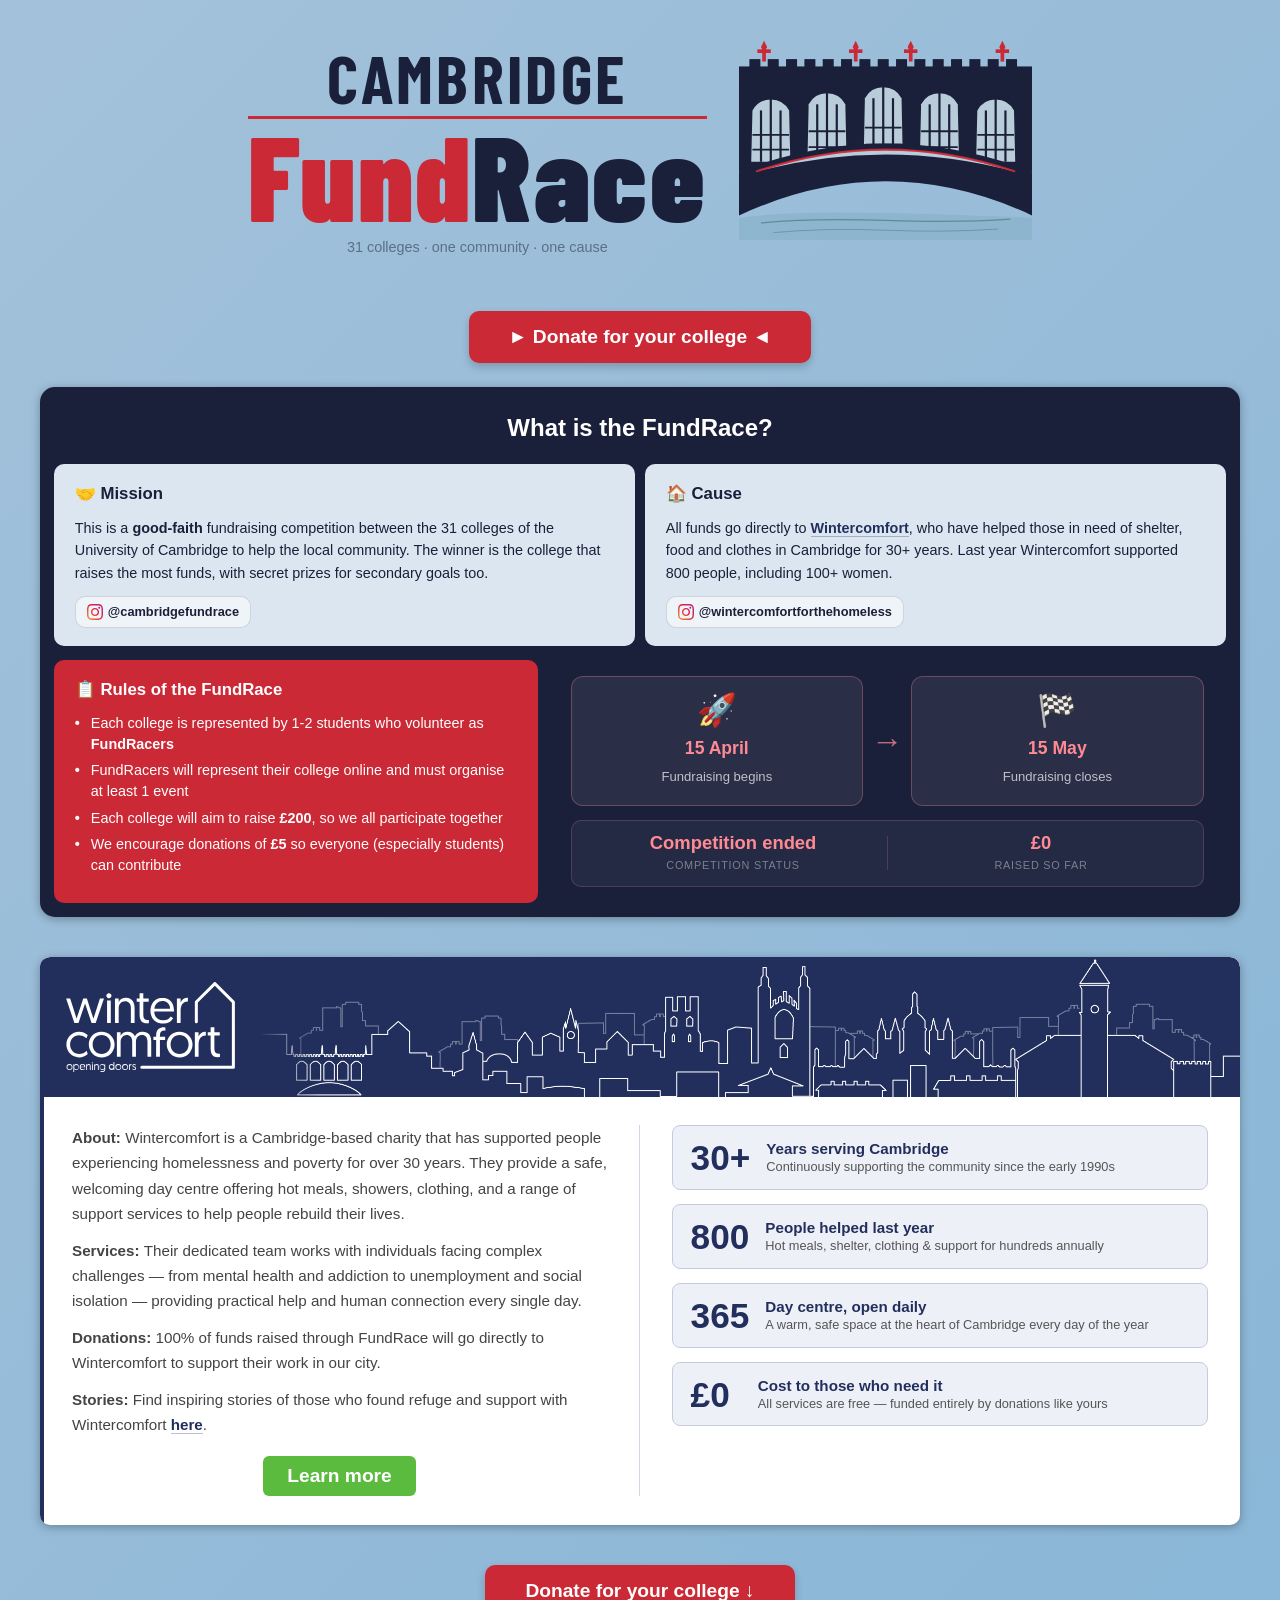
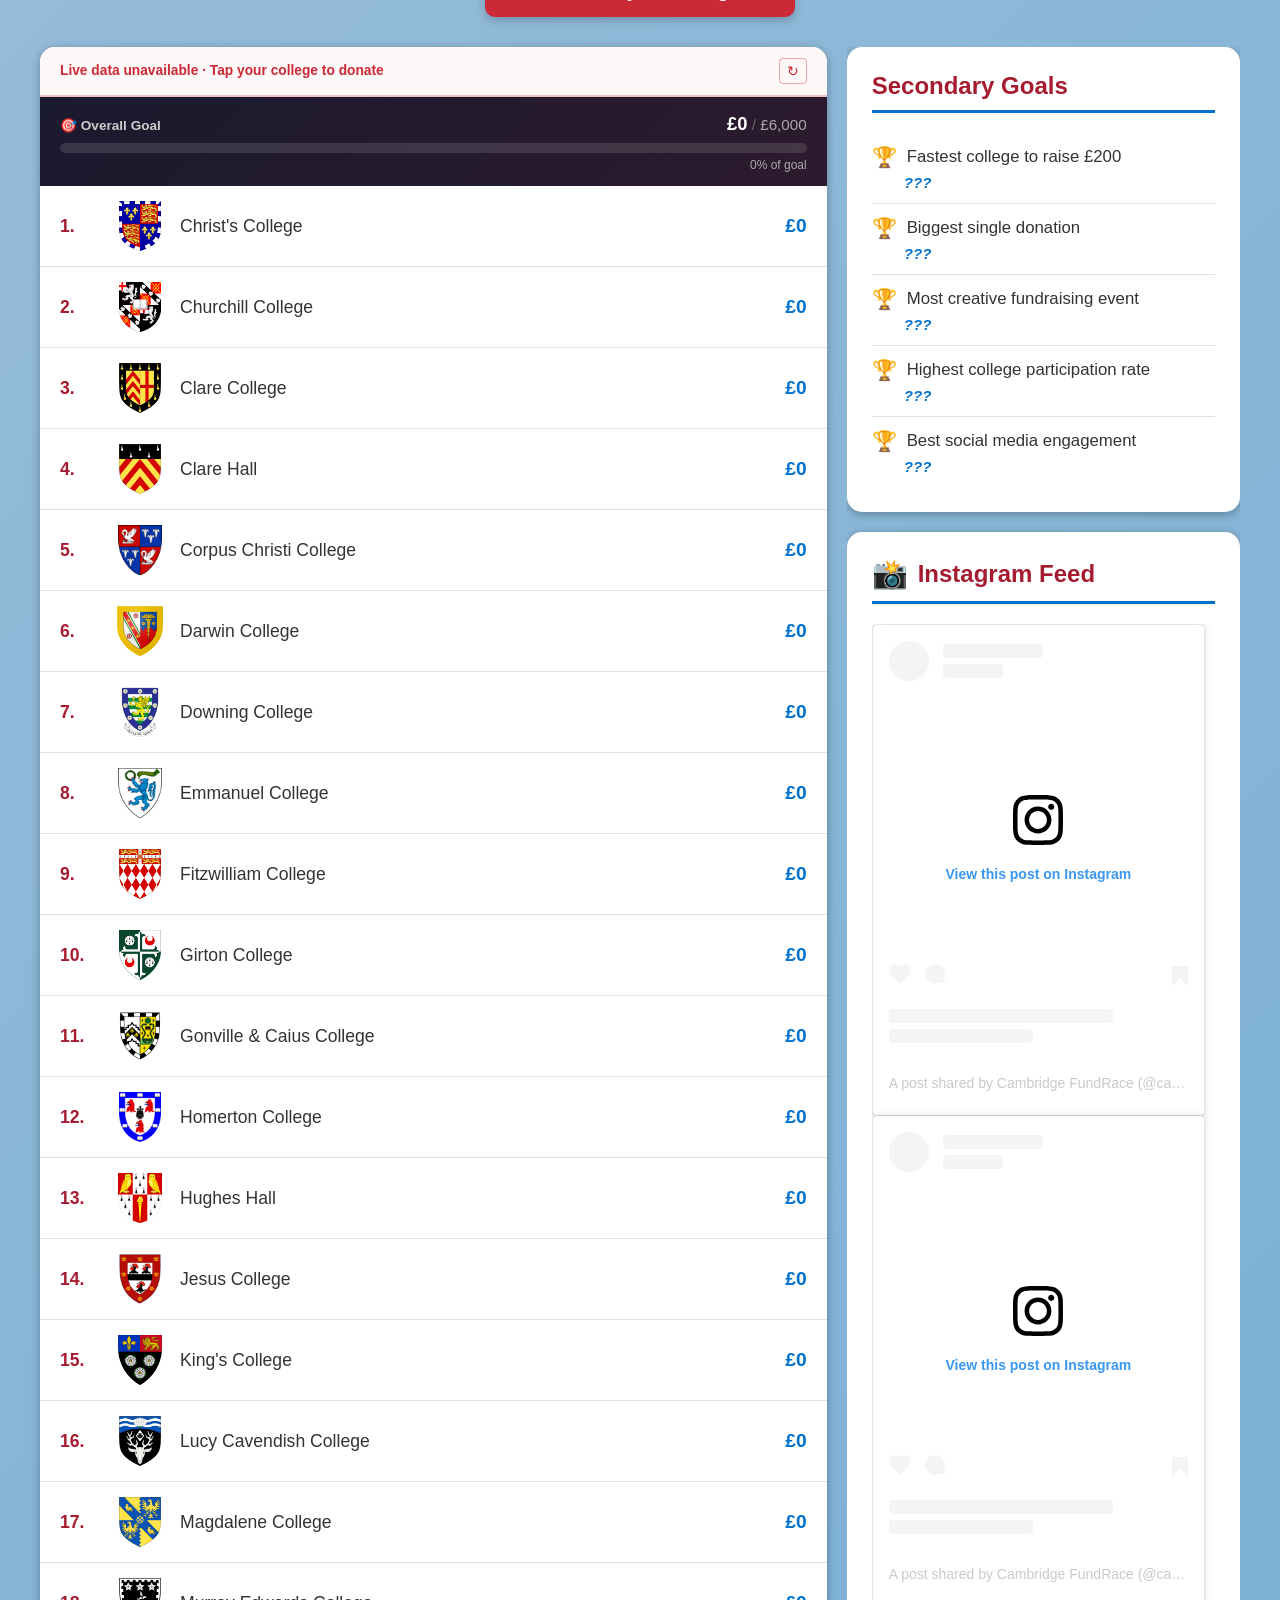
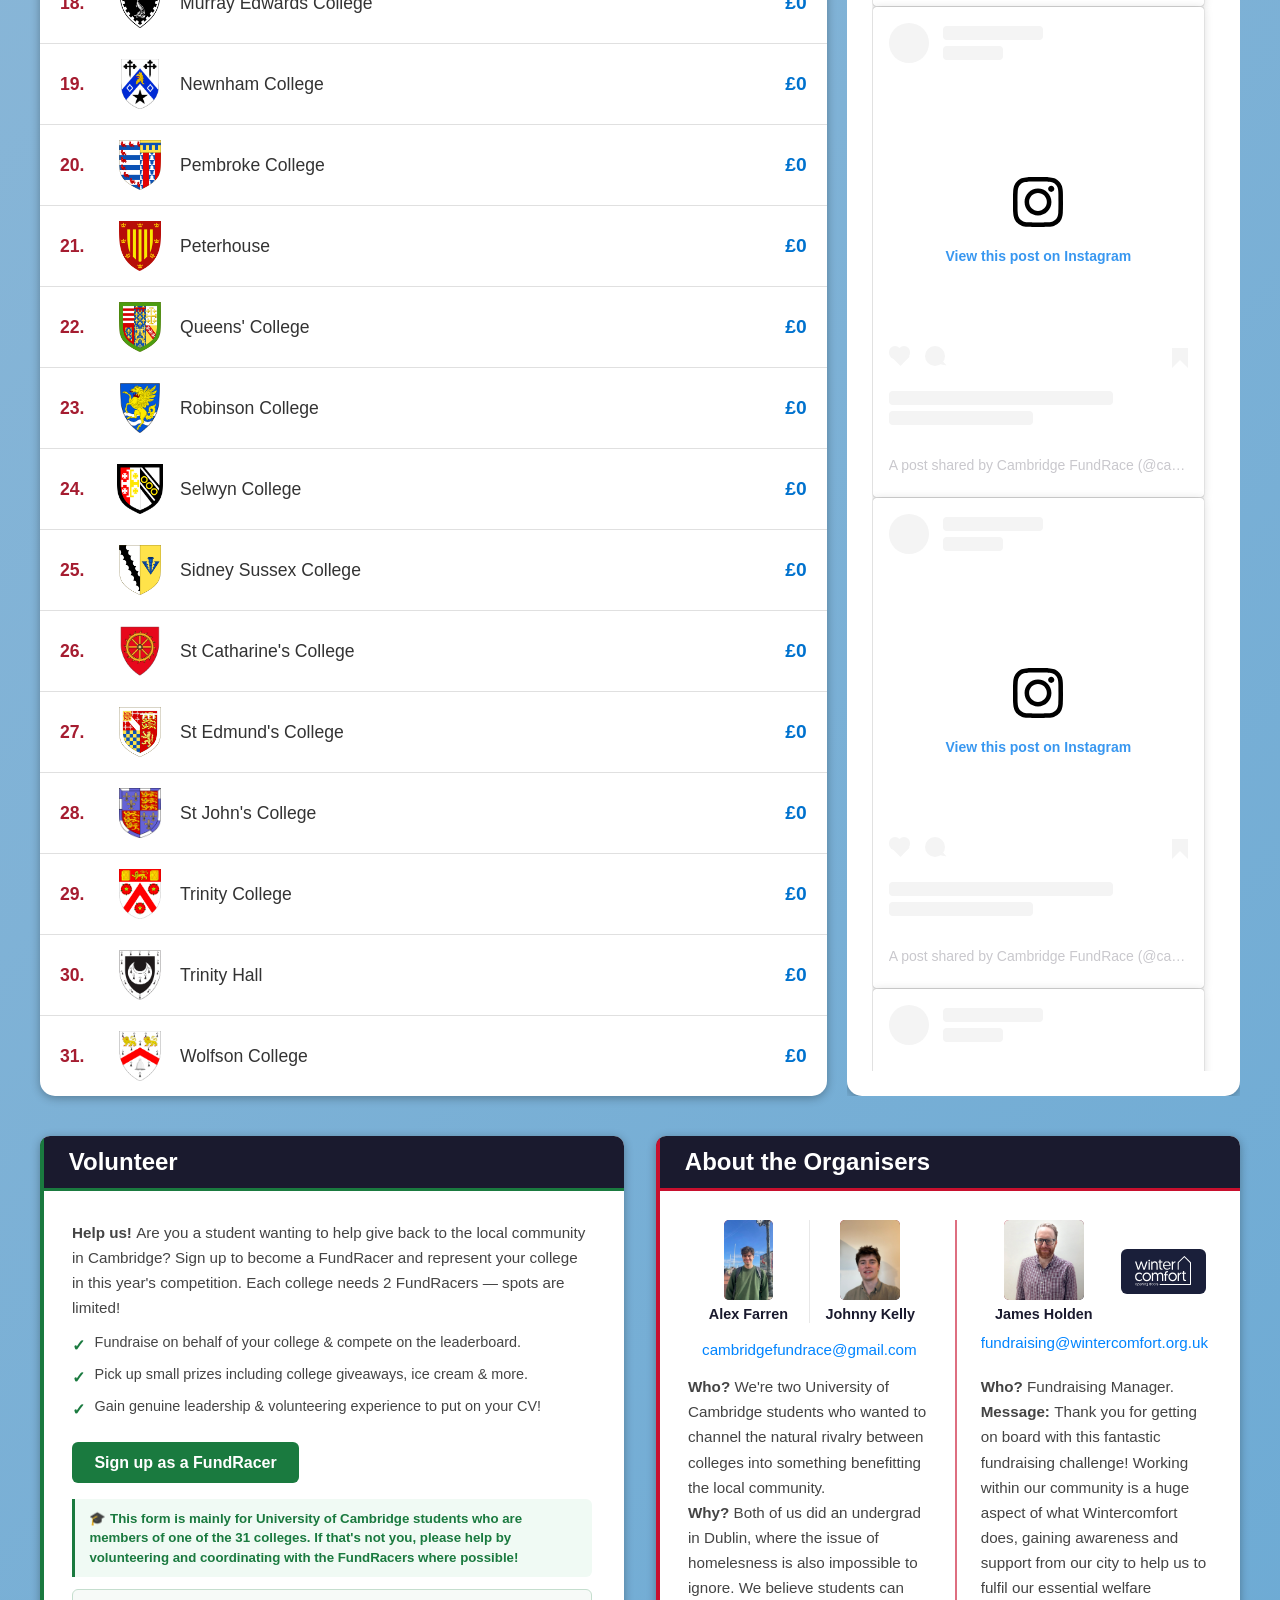
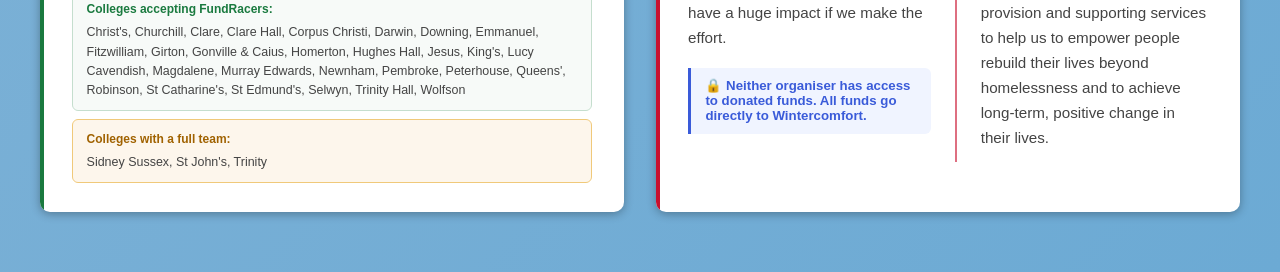
==== test/index.html @ e1b47035 "Live test" ====
<!DOCTYPE html>
<html lang="en">
<head>
    <meta charset="UTF-8">
    <meta name="viewport" content="width=device-width, initial-scale=1.0">
    <base href="/">
    <title>Cambridge FundRace</title>
    <link rel="icon" type="image/svg+xml" href="Images/favicon-fundrace.svg">
    <link rel="apple-touch-icon" href="Images/apple-touch-icon.png">
    <link rel="manifest" href="manifest.json">
    <link rel="preconnect" href="https://fonts.googleapis.com">
    <link rel="preconnect" href="https://fonts.gstatic.com" crossorigin>
    <link href="https://fonts.googleapis.com/css2?family=Barlow+Condensed:wght@700;900&family=Barlow:wght@400;500;600&display=swap" rel="stylesheet">
    <link rel="stylesheet" type="text/css" href="fundrace.css">
    <style>
        /* ── DONATE LIVE (toggle) ── */
        .donate-button { display: block !important; }
        .coming-soon-block { display: none !important; }

        /* ── DONATE FLOW STYLES ── */

        /* Leaderboard rows are now <a> elements */
        a.college-item {
            text-decoration: none;
            color: inherit;
            -webkit-tap-highlight-color: rgba(165, 28, 48, 0.08);
        }
        a.college-item:active {
            background: rgba(165, 28, 48, 0.06) !important;
        }

        /* ── FUNDRACE EXPLAINER — 2×2 grid revamp ── */
        .description.fe-revamp {
            background: #1a1f3a;
        }
        .fe-header {
            display: flex;
            align-items: center;
            justify-content: center;
            padding: 1.4rem 2rem 1rem;
            position: relative;
        }
        .fe-trophy {
            font-size: 2rem;
            position: absolute;
            left: 1.5rem;
            top: 50%;
            transform: translateY(-50%);
        }
        .fe-title {
            color: #fff;
            font-weight: 700;
            font-size: 1.5rem;
            text-align: center;
            margin: 0;
        }
        .fe-grid {
            display: grid;
            grid-template-columns: 1fr 1fr;
            gap: 10px;
            padding: 0 14px 14px;
        }
        .fe-card {
            border-radius: 10px;
            padding: 1.1rem 1.3rem;
        }
        .fe-card--light {
            background: #dce6f0;
            color: #1a1f3a;
        }
        .fe-card--red {
            color: #fff;
        }
        .fe-card--rules { background: #CC2936; }
        .fe-card--goal  { background: #CC2936; }
        .fe-card-heading {
            font-weight: 700;
            font-size: 1.05rem;
            margin-bottom: 0.55rem;
            display: flex;
            align-items: center;
            gap: 0.35rem;
        }
        .fe-card p {
            font-size: 0.9rem;
            line-height: 1.55;
            margin: 0;
            color: inherit;
        }
        .fe-card--light p strong { color: #1a1f3a; }
        .fe-card--red  p strong { color: #fff; }
        .fe-insta-badge {
            display: inline-flex;
            align-items: center;
            gap: 0.3rem;
            margin-top: 0.75rem;
            padding: 0.3rem 0.7rem;
            border-radius: 10px;
            font-size: 0.8rem;
            font-weight: 700;
            text-decoration: none;
            background: rgba(255,255,255,0.55);
            color: #1a1f3a;
            border: 1px solid rgba(26,31,58,0.15);
            transition: background 0.15s;
        }
        .fe-insta-badge:hover { background: rgba(255,255,255,0.85); }
        .fe-card ul {
            list-style: none;
            padding: 0;
            margin: 0;
            display: flex;
            flex-direction: column;
            gap: 0.35rem;
        }
        .fe-card ul li {
            font-size: 0.9rem;
            line-height: 1.45;
            padding-left: 1rem;
            position: relative;
            color: inherit;
        }
        .fe-card ul li::before {
            content: '•';
            position: absolute;
            left: 0;
            font-weight: 700;
        }
        /* Bottom row: Rules card + Timeline side by side */
        .fe-bottom {
            display: grid;
            grid-template-columns: 1fr 1.4fr;
            gap: 10px;
            padding: 0 14px 14px;
        }
        /* ── MILESTONE TIMELINE ── */
        .fe-milestone-wrapper {
            display: flex;
            flex-direction: column;
            justify-content: center;
            padding: 1rem 1.4rem;
            height: 100%;
            box-sizing: border-box;
        }
        .fe-milestone-label {
            color: rgba(255,255,255,0.45);
            font-size: 0.7rem;
            font-weight: 700;
            text-transform: uppercase;
            letter-spacing: 0.08em;
            margin-bottom: 1rem;
        }
        .fe-milestones {
            display: flex;
            align-items: center;
            gap: 0;
        }
        .fe-milestone {
            flex: 1;
            background: rgba(255,255,255,0.07);
            border: 1px solid rgba(255,138,148,0.3);
            border-radius: 12px;
            padding: 1.1rem 1rem;
            text-align: center;
        }
        .fe-milestone-emoji {
            font-size: 2rem;
            line-height: 1;
            margin-bottom: 0.5rem;
        }
        .fe-milestone-date {
            color: #ff8a94;
            font-weight: 700;
            font-size: 1.1rem;
            margin-bottom: 0.25rem;
        }
        .fe-milestone-event {
            color: rgba(255,255,255,0.7);
            font-size: 0.82rem;
        }
        .fe-milestone-connector {
            display: flex;
            align-items: center;
            padding: 0 0.5rem;
            flex-shrink: 0;
        }
        .fe-milestone-line { display: none; }
        .fe-milestone-arrow {
            color: rgba(255,138,148,0.75);
            font-size: 2rem;
            line-height: 1;
        }
        /* ── LIVE STATS BAR ── */
        .fe-stats {
            display: flex;
            align-items: center;
            margin-top: 0.85rem;
            background: rgba(255,255,255,0.05);
            border: 1px solid rgba(255,138,148,0.2);
            border-radius: 10px;
            padding: 0.7rem 1rem;
        }
        .fe-stat {
            flex: 1;
            text-align: center;
        }
        .fe-stat-value {
            color: #ff8a94;
            font-weight: 700;
            font-size: 1.15rem;
            line-height: 1.2;
        }
        .fe-stat-label {
            color: rgba(255,255,255,0.4);
            font-size: 0.68rem;
            text-transform: uppercase;
            letter-spacing: 0.07em;
            margin-top: 0.2rem;
        }
        .fe-stat-divider {
            width: 1px;
            height: 34px;
            background: rgba(255,138,148,0.2);
            flex-shrink: 0;
            margin: 0 0.5rem;
        }

        @media (max-width: 540px) {
            .fe-milestone-wrapper { padding: 0.8rem 0.8rem; }
            .fe-milestone { padding: 0.8rem 0.6rem; border-radius: 10px; }
            .fe-milestone-emoji { font-size: 1.6rem; }
            .fe-milestone-date  { font-size: 0.95rem; }
            .fe-milestone-event { font-size: 0.75rem; }
            .fe-milestone-connector { padding: 0 0.2rem; }
            .fe-milestone-arrow { font-size: 1.5rem; }
            .fe-stat-value { font-size: 1rem; }
        }
        @media (max-width: 540px) {
            .fe-grid   { grid-template-columns: 1fr; }
            .fe-bottom { grid-template-columns: 1fr; }
            .fe-trophy { display: none; }
            .fe-header { padding: 1.2rem 1rem 0.8rem; }
        }

        /* ── COLLEGES FULL BOX ── */
        .colleges-full {
            margin-top: 0.5rem;
            padding: 0.6rem 0.85rem;
            background: #fdf6ec;
            border: 1px solid #f0c97a;
            border-radius: 6px;
            font-size: 0.78rem;
            color: #444;
            line-height: 1.55;
        }
        .colleges-full-label {
            display: block;
            font-weight: 700;
            font-size: 0.75rem;
            color: #a06200;
            margin-bottom: 0.3rem;
        }

        /* Hint banner at top of leaderboard */
        .leaderboard-donate-hint {
            padding: 11px 20px;
            background: #fff8f8;
            border-bottom: 2px solid rgba(200, 16, 46, 0.25);
            font-size: 0.86rem;
            font-weight: 600;
            color: #CC2936;
            display: flex;
            align-items: center;
            justify-content: space-between;
            gap: 8px;
        }
        .leaderboard-refresh-btn {
            background: none;
            border: 1px solid rgba(200, 16, 46, 0.35);
            border-radius: 4px;
            color: #CC2936;
            font-size: 0.9rem;
            padding: 2px 7px;
            cursor: pointer;
            flex-shrink: 0;
            line-height: 1.4;
            transition: background 0.15s;
        }
        .leaderboard-refresh-btn:hover { background: rgba(200, 16, 46, 0.08); }
        .leaderboard-refresh-btn:disabled { opacity: 0.4; cursor: default; }

        /* Donate button: full-width on mobile, anchored above leaderboard */
        .donate-button + .description { margin-top: 1.5rem; }
        .donate-button {
            display: block;
            width: fit-content;
            margin: 0 auto 0;
            padding: 15px 40px;
            background: #CC2936;
            color: white;
            text-decoration: none;
            font-size: 1.2em;
            font-weight: bold;
            border-radius: 10px;
            box-shadow: 0 4px 8px rgba(0,0,0,0.2);
            transition: all 0.3s ease;
            border: none;
            cursor: pointer;
        }
        .donate-button:hover {
            background: #a51c28;
            box-shadow: 0 6px 12px rgba(0,0,0,0.3);
            transform: translateY(-2px);
        }
        .donate-button:active {
            transform: translateY(0);
            box-shadow: 0 2px 4px rgba(0,0,0,0.2);
        }
        @media (max-width: 480px) {
            .donate-button {
                width: calc(100% - 20px);
                font-size: 1.1em;
            }
        }

        /* ── INSTAGRAM FEED HEIGHT ── */
        /* right-column is stretch-matched to the leaderboard by the flex parent;
           min-height:0 + overflow:hidden prevents the instagram-feed from escaping it */
        .right-column   { min-height: 0; overflow: hidden; }
        /* flex: 1 1 0 (not auto) so the feed fills available space
           rather than inflating to its content size */
        .instagram-feed { min-height: 0; overflow: hidden; flex: 1 1 0 !important; }
        .feed-container { min-height: 0; overflow-y: auto; overflow-x: hidden; }

        /* On mobile the columns stack so there's no height constraint from the
           leaderboard — cap the feed explicitly and hide the horizontal scroll
           that Instagram embeds (min-width 326px) would otherwise trigger */
        @media (max-width: 768px) {
            .right-column   { overflow: visible; }
            .instagram-feed { flex: 0 0 auto !important; overflow: visible; }
            .feed-container { max-height: 400px; overflow-y: auto; overflow-x: hidden; }
            .feed-container .instagram-media { max-width: 100% !important; min-width: 0 !important; }
        }
    </style>
</head>
<body>
    <div class="container">

        <!-- HEADER -->
        <div class="site-header">
            <div class="site-header-inner">
                <div class="site-header-text">
                    <div class="header-cambridge">CAMBRIDGE</div>
                    <div class="header-rule"></div>
                    <div class="header-fundrace"><span class="header-fund">Fund</span><span class="header-race">Race</span></div>
                    <div class="header-tagline">31 colleges · one community · one cause</div>
                </div>
                <!-- Bridge of Sighs illustration -->
                <svg class="header-bridge" xmlns="http://www.w3.org/2000/svg" viewBox="80 180 240 180" preserveAspectRatio="xMidYMid meet" aria-hidden="true">
              <g transform="translate(80, 212)">
                <rect x="0" y="16" width="240" height="76" fill="#1a1f3a"/>
                <rect x="0" y="6" width="240" height="12" fill="#1a1f3a"/>
                <g fill="#1a1f3a">
                  <rect x="113.5" y="0" width="9" height="8"/>
                  <rect x="98.5"  y="0" width="9" height="8"/>
                  <rect x="83.5"  y="0" width="9" height="8"/>
                  <rect x="68.5"  y="0" width="9" height="8"/>
                  <rect x="53.5"  y="0" width="9" height="8"/>
                  <rect x="38.5"  y="0" width="9" height="8"/>
                  <rect x="23.5"  y="0" width="9" height="8"/>
                  <rect x="8.5"   y="0" width="9" height="8"/>
                  <rect x="128.5" y="0" width="9" height="8"/>
                  <rect x="143.5" y="0" width="9" height="8"/>
                  <rect x="158.5" y="0" width="9" height="8"/>
                  <rect x="173.5" y="0" width="9" height="8"/>
                  <rect x="188.5" y="0" width="9" height="8"/>
                  <rect x="203.5" y="0" width="9" height="8"/>
                  <rect x="218.5" y="0" width="9" height="8"/>
                </g>
                <g fill="#CC2936">
                  <rect x="19" y="-10" width="3" height="12"/>
                  <rect x="15" y="-8"  width="11" height="3"/>
                  <polygon points="20.5,-15 23,-10 20.5,-5 18,-10"/>
                  <rect x="94" y="-10" width="3" height="12"/>
                  <rect x="90" y="-8"  width="11" height="3"/>
                  <polygon points="95.5,-15 98,-10 95.5,-5 93,-10"/>
                  <rect x="139" y="-10" width="3" height="12"/>
                  <rect x="135" y="-8"  width="11" height="3"/>
                  <polygon points="140.5,-15 143,-10 140.5,-5 138,-10"/>
                  <rect x="214" y="-10" width="3" height="12"/>
                  <rect x="210" y="-8"  width="11" height="3"/>
                  <polygon points="215.5,-15 218,-10 215.5,-5 213,-10"/>
                </g>
                <g transform="translate(10, 26)">
                  <path d="M0,58 L1,16 A17,17 0 0,1 31,16 L32,58 Z" fill="#B8CDD9"/>
                  <path d="M0,16 A16,16 0 0,1 32,16" fill="none" stroke="#1a1f3a" stroke-width="2"/>
                  <line x1="8"  y1="58" x2="8"  y2="16" stroke="#1a1f3a" stroke-width="1.8"/>
                  <line x1="16" y1="58" x2="16" y2="2"  stroke="#1a1f3a" stroke-width="1.8"/>
                  <line x1="24" y1="58" x2="24" y2="16" stroke="#1a1f3a" stroke-width="1.8"/>
                  <line x1="1"  y1="36" x2="31" y2="36" stroke="#1a1f3a" stroke-width="1.5"/>
                  <line x1="1"  y1="48" x2="31" y2="48" stroke="#1a1f3a" stroke-width="1.5"/>
                </g>
                <g transform="translate(56, 21)">
                  <path d="M0,62 L1,16 A17,17 0 0,1 31,16 L32,62 Z" fill="#B8CDD9"/>
                  <path d="M0,16 A16,16 0 0,1 32,16" fill="none" stroke="#1a1f3a" stroke-width="2"/>
                  <line x1="8"  y1="62" x2="8"  y2="16" stroke="#1a1f3a" stroke-width="1.8"/>
                  <line x1="16" y1="62" x2="16" y2="2"  stroke="#1a1f3a" stroke-width="1.8"/>
                  <line x1="24" y1="62" x2="24" y2="16" stroke="#1a1f3a" stroke-width="1.8"/>
                  <line x1="1"  y1="38" x2="31" y2="38" stroke="#1a1f3a" stroke-width="1.5"/>
                  <line x1="1"  y1="51" x2="31" y2="51" stroke="#1a1f3a" stroke-width="1.5"/>
                </g>
                <g transform="translate(102, 16)">
                  <path d="M0,66 L1,16 A17,17 0 0,1 31,16 L32,66 Z" fill="#B8CDD9"/>
                  <path d="M0,16 A16,16 0 0,1 32,16" fill="none" stroke="#1a1f3a" stroke-width="2"/>
                  <line x1="8"  y1="66" x2="8"  y2="16" stroke="#1a1f3a" stroke-width="1.8"/>
                  <line x1="16" y1="66" x2="16" y2="2"  stroke="#1a1f3a" stroke-width="1.8"/>
                  <line x1="24" y1="66" x2="24" y2="16" stroke="#1a1f3a" stroke-width="1.8"/>
                  <line x1="1"  y1="40" x2="31" y2="40" stroke="#1a1f3a" stroke-width="1.5"/>
                  <line x1="1"  y1="54" x2="31" y2="54" stroke="#1a1f3a" stroke-width="1.5"/>
                </g>
                <g transform="translate(148, 21)">
                  <path d="M0,62 L1,16 A17,17 0 0,1 31,16 L32,62 Z" fill="#B8CDD9"/>
                  <path d="M0,16 A16,16 0 0,1 32,16" fill="none" stroke="#1a1f3a" stroke-width="2"/>
                  <line x1="8"  y1="62" x2="8"  y2="16" stroke="#1a1f3a" stroke-width="1.8"/>
                  <line x1="16" y1="62" x2="16" y2="2"  stroke="#1a1f3a" stroke-width="1.8"/>
                  <line x1="24" y1="62" x2="24" y2="16" stroke="#1a1f3a" stroke-width="1.8"/>
                  <line x1="1"  y1="38" x2="31" y2="38" stroke="#1a1f3a" stroke-width="1.5"/>
                  <line x1="1"  y1="51" x2="31" y2="51" stroke="#1a1f3a" stroke-width="1.5"/>
                </g>
                <g transform="translate(194, 26)">
                  <path d="M0,58 L1,16 A17,17 0 0,1 31,16 L32,58 Z" fill="#B8CDD9"/>
                  <path d="M0,16 A16,16 0 0,1 32,16" fill="none" stroke="#1a1f3a" stroke-width="2"/>
                  <line x1="8"  y1="58" x2="8"  y2="16" stroke="#1a1f3a" stroke-width="1.8"/>
                  <line x1="16" y1="58" x2="16" y2="2"  stroke="#1a1f3a" stroke-width="1.8"/>
                  <line x1="24" y1="58" x2="24" y2="16" stroke="#1a1f3a" stroke-width="1.8"/>
                  <line x1="1"  y1="36" x2="31" y2="36" stroke="#1a1f3a" stroke-width="1.5"/>
                  <line x1="1"  y1="48" x2="31" y2="48" stroke="#1a1f3a" stroke-width="1.5"/>
                </g>
                <path d="M0,92 L0,128 Q120,72 240,128 L240,92 Q120,46 0,92 Z" fill="#1a1f3a"/>
                <path d="M14,92 Q120,56 226,92 Q120,64 14,92 Z" fill="#B8CDD9"/>
                <path d="M14,92 Q120,56 226,92" fill="none" stroke="#CC2936" stroke-width="1.8" opacity="0.9"/>
                <path d="M0,130 Q40,124 120,126 Q200,128 240,130 L240,152 Q200,150 120,150 Q40,150 0,152 Z" fill="#6a9aaa" opacity="0.25"/>
                <path d="M18,134 Q60,130 120,132 Q180,134 222,131" fill="none" stroke="#4a7888" stroke-width="1" opacity="0.7"/>
                <path d="M28,142 Q70,138 120,140 Q170,142 212,139" fill="none" stroke="#4a7888" stroke-width="0.8" opacity="0.5"/>
              </g>
            </svg>
            </div><!-- /.site-header-inner -->
        </div><!-- /.site-header -->

        <!-- DONATE BUTTON — top of page -->
        <button class="donate-button" onclick="document.getElementById('leaderboard-section').scrollIntoView({behavior:'smooth'})">
            ► Donate for your college ◄
        </button>

        <!-- DESCRIPTION — 2×2 grid revamp -->
        <div class="description fe-revamp">

            <div class="fe-header">
                <h2 class="fe-title">What is the FundRace?</h2>
            </div>

            <div class="fe-grid">
                <div class="fe-card fe-card--light">
                    <div class="fe-card-heading">🤝 Mission</div>
                    <p>This is a <strong>good-faith</strong> fundraising competition between the 31 colleges of the University of Cambridge to help the local community. The winner is the college that raises the most funds, with secret prizes for secondary goals too.</p>
                    <a class="fe-insta-badge" href="https://www.instagram.com/cambridgefundrace" target="_blank" rel="noopener"><svg xmlns="http://www.w3.org/2000/svg" viewBox="0 0 24 24" width="16" height="16" aria-hidden="true" style="flex-shrink:0;display:block"><defs><linearGradient id="ig-g" x1="0%" y1="100%" x2="100%" y2="0%"><stop offset="0%" stop-color="#f09433"/><stop offset="25%" stop-color="#e6683c"/><stop offset="50%" stop-color="#dc2743"/><stop offset="75%" stop-color="#cc2366"/><stop offset="100%" stop-color="#bc1888"/></linearGradient></defs><path fill="url(#ig-g)" d="M12 2.163c3.204 0 3.584.012 4.85.07 3.252.148 4.771 1.691 4.919 4.919.058 1.265.069 1.645.069 4.849 0 3.205-.012 3.584-.069 4.849-.149 3.225-1.664 4.771-4.919 4.919-1.266.058-1.644.07-4.85.07-3.204 0-3.584-.012-4.849-.07-3.26-.149-4.771-1.699-4.919-4.92-.058-1.265-.07-1.644-.07-4.849 0-3.204.013-3.583.07-4.849.149-3.227 1.664-4.771 4.919-4.919 1.266-.057 1.645-.069 4.849-.069zm0-2.163c-3.259 0-3.667.014-4.947.072-4.358.2-6.78 2.618-6.98 6.98-.059 1.281-.073 1.689-.073 4.948 0 3.259.014 3.668.072 4.948.2 4.358 2.618 6.78 6.98 6.98 1.281.058 1.689.072 4.948.072 3.259 0 3.668-.014 4.948-.072 4.354-.2 6.782-2.618 6.979-6.98.059-1.28.073-1.689.073-4.948 0-3.259-.014-3.667-.072-4.947-.196-4.354-2.617-6.78-6.979-6.98-1.281-.059-1.69-.073-4.949-.073zm0 5.838c-3.403 0-6.162 2.759-6.162 6.162s2.759 6.163 6.162 6.163 6.162-2.759 6.162-6.163c0-3.403-2.759-6.162-6.162-6.162zm0 10.162c-2.209 0-4-1.79-4-4 0-2.209 1.791-4 4-4s4 1.791 4 4c0 2.21-1.791 4-4 4zm6.406-11.845c-.796 0-1.441.645-1.441 1.44s.645 1.44 1.441 1.44c.795 0 1.439-.645 1.439-1.44s-.644-1.44-1.439-1.44z"/></svg> @cambridgefundrace</a>
                </div>
                <div class="fe-card fe-card--light">
                    <div class="fe-card-heading">🏠 Cause</div>
                    <p>All funds go directly to <strong><a class="wc-link" href="https://wintercomfort.org.uk/about-us/" target="_blank" rel="noopener">Wintercomfort</a></strong>, who have helped those in need of shelter, food and clothes in Cambridge for 30+ years.
                    Last year Wintercomfort supported 800 people, including 100+ women.</p>
                    <a class="fe-insta-badge" href="https://www.instagram.com/wintercomfortforthehomeless" target="_blank" rel="noopener"><svg xmlns="http://www.w3.org/2000/svg" viewBox="0 0 24 24" width="16" height="16" aria-hidden="true" style="flex-shrink:0;display:block"><defs><linearGradient id="ig-g2" x1="0%" y1="100%" x2="100%" y2="0%"><stop offset="0%" stop-color="#f09433"/><stop offset="25%" stop-color="#e6683c"/><stop offset="50%" stop-color="#dc2743"/><stop offset="75%" stop-color="#cc2366"/><stop offset="100%" stop-color="#bc1888"/></linearGradient></defs><path fill="url(#ig-g2)" d="M12 2.163c3.204 0 3.584.012 4.85.07 3.252.148 4.771 1.691 4.919 4.919.058 1.265.069 1.645.069 4.849 0 3.205-.012 3.584-.069 4.849-.149 3.225-1.664 4.771-4.919 4.919-1.266.058-1.644.07-4.85.07-3.204 0-3.584-.012-4.849-.07-3.26-.149-4.771-1.699-4.919-4.92-.058-1.265-.07-1.644-.07-4.849 0-3.204.013-3.583.07-4.849.149-3.227 1.664-4.771 4.919-4.919 1.266-.057 1.645-.069 4.849-.069zm0-2.163c-3.259 0-3.667.014-4.947.072-4.358.2-6.78 2.618-6.98 6.98-.059 1.281-.073 1.689-.073 4.948 0 3.259.014 3.668.072 4.948.2 4.358 2.618 6.78 6.98 6.98 1.281.058 1.689.072 4.948.072 3.259 0 3.668-.014 4.948-.072 4.354-.2 6.782-2.618 6.979-6.98.059-1.28.073-1.689.073-4.948 0-3.259-.014-3.667-.072-4.947-.196-4.354-2.617-6.78-6.979-6.98-1.281-.059-1.69-.073-4.949-.073zm0 5.838c-3.403 0-6.162 2.759-6.162 6.162s2.759 6.163 6.162 6.163 6.162-2.759 6.162-6.163c0-3.403-2.759-6.162-6.162-6.162zm0 10.162c-2.209 0-4-1.79-4-4 0-2.209 1.791-4 4-4s4 1.791 4 4c0 2.21-1.791 4-4 4zm6.406-11.845c-.796 0-1.441.645-1.441 1.44s.645 1.44 1.441 1.44c.795 0 1.439-.645 1.439-1.44s-.644-1.44-1.439-1.44z"/></svg> @wintercomfortforthehomeless</a>
                </div>
            </div>

            <!-- BOTTOM ROW: merged Rules card + Timeline -->
            <div class="fe-bottom">
                <div class="fe-card fe-card--red fe-card--rules">
                    <div class="fe-card-heading">📋 Rules of the FundRace</div>
                    <ul>
                        <li>Each college is represented by 1-2 students who volunteer as <strong>FundRacers</strong></li>
                        <li>FundRacers will represent their college online and must organise at least 1 event</li>
                        <li>Each college will aim to raise <strong>£200</strong>, so we all participate together</li>
                        <li>We encourage donations of <strong>£5</strong> so everyone (especially students) can contribute</li>
                    </ul>
                </div>
                <div class="fe-milestone-wrapper">
                    <div class="fe-milestones">
                        <div class="fe-milestone">
                            <div class="fe-milestone-emoji">🚀</div>
                            <div class="fe-milestone-date">15 April</div>
                            <div class="fe-milestone-event">Fundraising begins</div>
                        </div>
                        <div class="fe-milestone-connector">
                            <div class="fe-milestone-line"></div>
                            <div class="fe-milestone-arrow">→</div>
                        </div>
                        <div class="fe-milestone">
                            <div class="fe-milestone-emoji">🏁</div>
                            <div class="fe-milestone-date">15 May</div>
                            <div class="fe-milestone-event">Fundraising closes</div>
                        </div>
                    </div>
                    <div class="fe-stats">
                        <div class="fe-stat">
                            <div class="fe-stat-value" id="fe-day-counter">—</div>
                            <div class="fe-stat-label">competition status</div>
                        </div>
                        <div class="fe-stat-divider"></div>
                        <div class="fe-stat">
                            <div class="fe-stat-value" id="fe-total-raised">£—</div>
                            <div class="fe-stat-label">raised so far</div>
                        </div>
                    </div>
                </div>
            </div>

        </div>

        <!-- WINTERCOMFORT -->
        <div class="about-card wintercomfort-card">
            <h2>About Wintercomfort</h2>

            <!-- Hero banner: skyline image + white logo centred -->
            <div class="wc-banner">
                <div class="wc-banner-left">
                    <img class="wc-banner-logo" src="Images/wintercomfort-white-logo.svg" alt="Wintercomfort">
                </div>
                <div class="wc-banner-right">
                    <img class="wc-skyline" src="Images/wintercomfort-skyline.jpg" alt="Cambridge skyline">
                </div>
            </div>

            <div class="wc-inner">
                <div class="wc-text">
                    <p><b>About: </b>Wintercomfort is a Cambridge-based charity that has supported people experiencing homelessness and poverty for over 30 years. They provide a safe, welcoming day centre offering hot meals, showers, clothing, and a range of support services to help people rebuild their lives.</p>
                    <p><b>Services: </b>Their dedicated team works with individuals facing complex challenges — from mental health and addiction to unemployment and social isolation — providing practical help and human connection every single day.</p>
                    <p><b>Donations: </b>100% of funds raised through FundRace will go directly to Wintercomfort to support their work in our city.</p>
                    <p><b>Stories:</b> Find inspiring stories of those who found refuge and support with Wintercomfort <strong><a class="wc-link" href="https://wintercomfort.org.uk/stories/">here</a></strong>.</p>
                    <div class="wc-learn-more-wrap">
                        <a class="wc-learn-more-btn" href="https://wintercomfort.org.uk/about-us/" target="_blank" rel="noopener">Learn more</a>
                    </div>
                </div>
                <div class="wc-stats">
                    <div class="stat-block">
                        <div class="stat-number">30+</div>
                        <div class="stat-text">
                            <span class="stat-label">Years serving Cambridge</span>
                            <span class="stat-desc">Continuously supporting the community since the early 1990s</span>
                        </div>
                    </div>
                    <div class="stat-block">
                        <div class="stat-number">800</div>
                        <div class="stat-text">
                            <span class="stat-label">People helped last year</span>
                            <span class="stat-desc">Hot meals, shelter, clothing &amp; support for hundreds annually</span>
                        </div>
                    </div>
                    <div class="stat-block">
                        <div class="stat-number">365</div>
                        <div class="stat-text">
                            <span class="stat-label">Day centre, open daily</span>
                            <span class="stat-desc">A warm, safe space at the heart of Cambridge every day of the year</span>
                        </div>
                    </div>
                    <div class="stat-block">
                        <div class="stat-number">£0</div>
                        <div class="stat-text">
                            <span class="stat-label">Cost to those who need it</span>
                            <span class="stat-desc">All services are free — funded entirely by donations like yours</span>
                        </div>
                    </div>
                </div>
            </div>
        </div>

        <!-- DONATE BUTTON — scrolls to leaderboard -->
        <button class="donate-button" onclick="document.getElementById('leaderboard-section').scrollIntoView({behavior:'smooth'})">
            Donate for your college ↓
        </button>

        <!-- COMING SOON (hidden in this test file) -->
        <div class="coming-soon-block">
            <div class="cs-flag">🏁</div>
            <h2>Coming <span>Soon</span></h2>
            <p>The donation link will go live when the FundRace starts.</p>
            <div class="cs-date">April 2026</div>
        </div>

        <!-- MAIN CONTENT: leaderboard + prizes + feed -->
        <div id="leaderboard-section" class="main-content content-wrapper">
            <div class="leaderboard-container">
                <div class="leaderboard">
                    <!-- Leaderboard will be populated dynamically -->
                </div>
            </div>
            <div class="right-column">
                <div class="secondary-goals">
                    <h2>Secondary Goals</h2>
                    <ul>
                        <li>
                            <span class="goal-text">Fastest college to raise £200</span>
                            <span class="prize">???</span>
                        </li>
                        <li>
                            <span class="goal-text">Biggest single donation</span>
                            <span class="prize">???</span>
                        </li>
                        <li>
                            <span class="goal-text">Most creative fundraising event</span>
                            <span class="prize">???</span>
                        </li>
                        <li>
                            <span class="goal-text">Highest college participation rate</span>
                            <span class="prize">???</span>
                        </li>
                        <li>
                            <span class="goal-text">Best social media engagement</span>
                            <span class="prize">???</span>
                        </li>
                    </ul>
                </div>
                <div class="instagram-feed">
                    <h2>Instagram Feed</h2>
                    <div class="feed-container">
                        <blockquote class="instagram-media" data-instgrm-captioned data-instgrm-permalink="https://www.instagram.com/reel/DW_UbKLty8V/?utm_source=ig_embed&amp;utm_campaign=loading" data-instgrm-version="14" style=" background:#FFF; border:0; border-radius:3px; box-shadow:0 0 1px 0 rgba(0,0,0,0.5),0 1px 10px 0 rgba(0,0,0,0.15); margin: 1px; max-width:540px; min-width:326px; padding:0; width:99.375%; width:-webkit-calc(100% - 2px); width:calc(100% - 2px);"><div style="padding:16px;"> <a href="https://www.instagram.com/reel/DW_UbKLty8V/?utm_source=ig_embed&amp;utm_campaign=loading" style=" background:#FFFFFF; line-height:0; padding:0 0; text-align:center; text-decoration:none; width:100%;" target="_blank"> <div style=" display: flex; flex-direction: row; align-items: center;"> <div style="background-color: #F4F4F4; border-radius: 50%; flex-grow: 0; height: 40px; margin-right: 14px; width: 40px;"></div> <div style="display: flex; flex-direction: column; flex-grow: 1; justify-content: center;"> <div style=" background-color: #F4F4F4; border-radius: 4px; flex-grow: 0; height: 14px; margin-bottom: 6px; width: 100px;"></div> <div style=" background-color: #F4F4F4; border-radius: 4px; flex-grow: 0; height: 14px; width: 60px;"></div></div></div><div style="padding: 19% 0;"></div> <div style="display:block; height:50px; margin:0 auto 12px; width:50px;"><svg width="50px" height="50px" viewBox="0 0 60 60" version="1.1" xmlns="https://www.w3.org/2000/svg" xmlns:xlink="https://www.w3.org/1999/xlink"><g stroke="none" stroke-width="1" fill="none" fill-rule="evenodd"><g transform="translate(-511.000000, -20.000000)" fill="#000000"><g><path d="M556.869,30.41 C554.814,30.41 553.148,32.076 553.148,34.131 C553.148,36.186 554.814,37.852 556.869,37.852 C558.924,37.852 560.59,36.186 560.59,34.131 C560.59,32.076 558.924,30.41 556.869,30.41 M541,60.657 C535.114,60.657 530.342,55.887 530.342,50 C530.342,44.114 535.114,39.342 541,39.342 C546.887,39.342 551.658,44.114 551.658,50 C551.658,55.887 546.887,60.657 541,60.657 M541,33.886 C532.1,33.886 524.886,41.1 524.886,50 C524.886,58.899 532.1,66.113 541,66.113 C549.9,66.113 557.115,58.899 557.115,50 C557.115,41.1 549.9,33.886 541,33.886 M565.378,62.101 C565.244,65.022 564.756,66.606 564.346,67.663 C563.803,69.06 563.154,70.057 562.106,71.106 C561.058,72.155 560.06,72.803 558.662,73.347 C557.607,73.757 556.021,74.244 553.102,74.378 C549.944,74.521 548.997,74.552 541,74.552 C533.003,74.552 532.056,74.521 528.898,74.378 C525.979,74.244 524.393,73.757 523.338,73.347 C521.94,72.803 520.942,72.155 519.894,71.106 C518.846,70.057 518.197,69.06 517.654,67.663 C517.244,66.606 516.755,65.022 516.623,62.101 C516.479,58.943 516.448,57.996 516.448,50 C516.448,42.003 516.479,41.056 516.623,37.899 C516.755,34.978 517.244,33.391 517.654,32.338 C518.197,30.938 518.846,29.942 519.894,28.894 C520.942,27.846 521.94,27.196 523.338,26.654 C524.393,26.244 525.979,25.756 528.898,25.623 C532.057,25.479 533.004,25.448 541,25.448 C548.997,25.448 549.943,25.479 553.102,25.623 C556.021,25.756 557.607,26.244 558.662,26.654 C560.06,27.196 561.058,27.846 562.106,28.894 C563.154,29.942 563.803,30.938 564.346,32.338 C564.756,33.391 565.244,34.978 565.378,37.899 C565.522,41.056 565.552,42.003 565.552,50 C565.552,57.996 565.522,58.943 565.378,62.101 M570.82,37.631 C570.674,34.438 570.167,32.258 569.425,30.349 C568.659,28.377 567.633,26.702 565.965,25.035 C564.297,23.368 562.623,22.342 560.652,21.575 C558.743,20.834 556.562,20.326 553.369,20.18 C550.169,20.033 549.148,20 541,20 C532.853,20 531.831,20.033 528.631,20.18 C525.438,20.326 523.257,20.834 521.349,21.575 C519.376,22.342 517.703,23.368 516.035,25.035 C514.368,26.702 513.342,28.377 512.574,30.349 C511.834,32.258 511.326,34.438 511.181,37.631 C511.035,40.831 511,41.851 511,50 C511,58.147 511.035,59.17 511.181,62.369 C511.326,65.562 511.834,67.743 512.574,69.651 C513.342,71.625 514.368,73.296 516.035,74.965 C517.703,76.634 519.376,77.658 521.349,78.425 C523.257,79.167 525.438,79.673 528.631,79.82 C531.831,79.965 532.853,80.001 541,80.001 C549.148,80.001 550.169,79.965 553.369,79.82 C556.562,79.673 558.743,79.167 560.652,78.425 C562.623,77.658 564.297,76.634 565.965,74.965 C567.633,73.296 568.659,71.625 569.425,69.651 C570.167,67.743 570.674,65.562 570.82,62.369 C570.966,59.17 571,58.147 571,50 C571,41.851 570.966,40.831 570.82,37.631"></path></g></g></g></svg></div><div style="padding-top: 8px;"> <div style=" color:#3897f0; font-family:Arial,sans-serif; font-size:14px; font-style:normal; font-weight:550; line-height:18px;">View this post on Instagram</div></div><div style="padding: 12.5% 0;"></div> <div style="display: flex; flex-direction: row; margin-bottom: 14px; align-items: center;"><div> <div style="background-color: #F4F4F4; border-radius: 50%; height: 12.5px; width: 12.5px; transform: translateX(0px) translateY(7px);"></div> <div style="background-color: #F4F4F4; height: 12.5px; transform: rotate(-45deg) translateX(3px) translateY(1px); width: 12.5px; flex-grow: 0; margin-right: 14px; margin-left: 2px;"></div> <div style="background-color: #F4F4F4; border-radius: 50%; height: 12.5px; width: 12.5px; transform: translateX(9px) translateY(-18px);"></div></div><div style="margin-left: 8px;"> <div style=" background-color: #F4F4F4; border-radius: 50%; flex-grow: 0; height: 20px; width: 20px;"></div> <div style=" width: 0; height: 0; border-top: 2px solid transparent; border-left: 6px solid #f4f4f4; border-bottom: 2px solid transparent; transform: translateX(16px) translateY(-4px) rotate(30deg)"></div></div><div style="margin-left: auto;"> <div style=" width: 0px; border-top: 8px solid #F4F4F4; border-right: 8px solid transparent; transform: translateY(16px);"></div> <div style=" background-color: #F4F4F4; flex-grow: 0; height: 12px; width: 16px; transform: translateY(-4px);"></div> <div style=" width: 0; height: 0; border-top: 8px solid #F4F4F4; border-left: 8px solid transparent; transform: translateY(-4px) translateX(8px);"></div></div></div> <div style="display: flex; flex-direction: column; flex-grow: 1; justify-content: center; margin-bottom: 24px;"> <div style=" background-color: #F4F4F4; border-radius: 4px; flex-grow: 0; height: 14px; margin-bottom: 6px; width: 224px;"></div> <div style=" background-color: #F4F4F4; border-radius: 4px; flex-grow: 0; height: 14px; width: 144px;"></div></div></a><p style=" color:#c9c8cd; font-family:Arial,sans-serif; font-size:14px; line-height:17px; margin-bottom:0; margin-top:8px; overflow:hidden; padding:8px 0 7px; text-align:center; text-overflow:ellipsis; white-space:nowrap;"><a href="https://www.instagram.com/reel/DW_UbKLty8V/?utm_source=ig_embed&amp;utm_campaign=loading" style=" color:#c9c8cd; font-family:Arial,sans-serif; font-size:14px; font-style:normal; font-weight:normal; line-height:17px; text-decoration:none;" target="_blank">A post shared by Cambridge FundRace (@cambridgefundrace)</a></p></div></blockquote>
                        <blockquote class="instagram-media" data-instgrm-captioned data-instgrm-permalink="https://www.instagram.com/p/DWrCZ5ODEzk/?utm_source=ig_embed&amp;utm_campaign=loading" data-instgrm-version="14" style=" background:#FFF; border:0; border-radius:3px; box-shadow:0 0 1px 0 rgba(0,0,0,0.5),0 1px 10px 0 rgba(0,0,0,0.15); margin: 1px; max-width:540px; min-width:326px; padding:0; width:99.375%; width:-webkit-calc(100% - 2px); width:calc(100% - 2px);"><div style="padding:16px;"> <a href="https://www.instagram.com/p/DWrCZ5ODEzk/?utm_source=ig_embed&amp;utm_campaign=loading" style=" background:#FFFFFF; line-height:0; padding:0 0; text-align:center; text-decoration:none; width:100%;" target="_blank"> <div style=" display: flex; flex-direction: row; align-items: center;"> <div style="background-color: #F4F4F4; border-radius: 50%; flex-grow: 0; height: 40px; margin-right: 14px; width: 40px;"></div> <div style="display: flex; flex-direction: column; flex-grow: 1; justify-content: center;"> <div style=" background-color: #F4F4F4; border-radius: 4px; flex-grow: 0; height: 14px; margin-bottom: 6px; width: 100px;"></div> <div style=" background-color: #F4F4F4; border-radius: 4px; flex-grow: 0; height: 14px; width: 60px;"></div></div></div><div style="padding: 19% 0;"></div> <div style="display:block; height:50px; margin:0 auto 12px; width:50px;"><svg width="50px" height="50px" viewBox="0 0 60 60" version="1.1" xmlns="https://www.w3.org/2000/svg" xmlns:xlink="https://www.w3.org/1999/xlink"><g stroke="none" stroke-width="1" fill="none" fill-rule="evenodd"><g transform="translate(-511.000000, -20.000000)" fill="#000000"><g><path d="M556.869,30.41 C554.814,30.41 553.148,32.076 553.148,34.131 C553.148,36.186 554.814,37.852 556.869,37.852 C558.924,37.852 560.59,36.186 560.59,34.131 C560.59,32.076 558.924,30.41 556.869,30.41 M541,60.657 C535.114,60.657 530.342,55.887 530.342,50 C530.342,44.114 535.114,39.342 541,39.342 C546.887,39.342 551.658,44.114 551.658,50 C551.658,55.887 546.887,60.657 541,60.657 M541,33.886 C532.1,33.886 524.886,41.1 524.886,50 C524.886,58.899 532.1,66.113 541,66.113 C549.9,66.113 557.115,58.899 557.115,50 C557.115,41.1 549.9,33.886 541,33.886 M565.378,62.101 C565.244,65.022 564.756,66.606 564.346,67.663 C563.803,69.06 563.154,70.057 562.106,71.106 C561.058,72.155 560.06,72.803 558.662,73.347 C557.607,73.757 556.021,74.244 553.102,74.378 C549.944,74.521 548.997,74.552 541,74.552 C533.003,74.552 532.056,74.521 528.898,74.378 C525.979,74.244 524.393,73.757 523.338,73.347 C521.94,72.803 520.942,72.155 519.894,71.106 C518.846,70.057 518.197,69.06 517.654,67.663 C517.244,66.606 516.755,65.022 516.623,62.101 C516.479,58.943 516.448,57.996 516.448,50 C516.448,42.003 516.479,41.056 516.623,37.899 C516.755,34.978 517.244,33.391 517.654,32.338 C518.197,30.938 518.846,29.942 519.894,28.894 C520.942,27.846 521.94,27.196 523.338,26.654 C524.393,26.244 525.979,25.756 528.898,25.623 C532.057,25.479 533.004,25.448 541,25.448 C548.997,25.448 549.943,25.479 553.102,25.623 C556.021,25.756 557.607,26.244 558.662,26.654 C560.06,27.196 561.058,27.846 562.106,28.894 C563.154,29.942 563.803,30.938 564.346,32.338 C564.756,33.391 565.244,34.978 565.378,37.899 C565.522,41.056 565.552,42.003 565.552,50 C565.552,57.996 565.522,58.943 565.378,62.101 M570.82,37.631 C570.674,34.438 570.167,32.258 569.425,30.349 C568.659,28.377 567.633,26.702 565.965,25.035 C564.297,23.368 562.623,22.342 560.652,21.575 C558.743,20.834 556.562,20.326 553.369,20.18 C550.169,20.033 549.148,20 541,20 C532.853,20 531.831,20.033 528.631,20.18 C525.438,20.326 523.257,20.834 521.349,21.575 C519.376,22.342 517.703,23.368 516.035,25.035 C514.368,26.702 513.342,28.377 512.574,30.349 C511.834,32.258 511.326,34.438 511.181,37.631 C511.035,40.831 511,41.851 511,50 C511,58.147 511.035,59.17 511.181,62.369 C511.326,65.562 511.834,67.743 512.574,69.651 C513.342,71.625 514.368,73.296 516.035,74.965 C517.703,76.634 519.376,77.658 521.349,78.425 C523.257,79.167 525.438,79.673 528.631,79.82 C531.831,79.965 532.853,80.001 541,80.001 C549.148,80.001 550.169,79.965 553.369,79.82 C556.562,79.673 558.743,79.167 560.652,78.425 C562.623,77.658 564.297,76.634 565.965,74.965 C567.633,73.296 568.659,71.625 569.425,69.651 C570.167,67.743 570.674,65.562 570.82,62.369 C570.966,59.17 571,58.147 571,50 C571,41.851 570.966,40.831 570.82,37.631"></path></g></g></g></svg></div><div style="padding-top: 8px;"> <div style=" color:#3897f0; font-family:Arial,sans-serif; font-size:14px; font-style:normal; font-weight:550; line-height:18px;">View this post on Instagram</div></div><div style="padding: 12.5% 0;"></div> <div style="display: flex; flex-direction: row; margin-bottom: 14px; align-items: center;"><div> <div style="background-color: #F4F4F4; border-radius: 50%; height: 12.5px; width: 12.5px; transform: translateX(0px) translateY(7px);"></div> <div style="background-color: #F4F4F4; height: 12.5px; transform: rotate(-45deg) translateX(3px) translateY(1px); width: 12.5px; flex-grow: 0; margin-right: 14px; margin-left: 2px;"></div> <div style="background-color: #F4F4F4; border-radius: 50%; height: 12.5px; width: 12.5px; transform: translateX(9px) translateY(-18px);"></div></div><div style="margin-left: 8px;"> <div style=" background-color: #F4F4F4; border-radius: 50%; flex-grow: 0; height: 20px; width: 20px;"></div> <div style=" width: 0; height: 0; border-top: 2px solid transparent; border-left: 6px solid #f4f4f4; border-bottom: 2px solid transparent; transform: translateX(16px) translateY(-4px) rotate(30deg)"></div></div><div style="margin-left: auto;"> <div style=" width: 0px; border-top: 8px solid #F4F4F4; border-right: 8px solid transparent; transform: translateY(16px);"></div> <div style=" background-color: #F4F4F4; flex-grow: 0; height: 12px; width: 16px; transform: translateY(-4px);"></div> <div style=" width: 0; height: 0; border-top: 8px solid #F4F4F4; border-left: 8px solid transparent; transform: translateY(-4px) translateX(8px);"></div></div></div> <div style="display: flex; flex-direction: column; flex-grow: 1; justify-content: center; margin-bottom: 24px;"> <div style=" background-color: #F4F4F4; border-radius: 4px; flex-grow: 0; height: 14px; margin-bottom: 6px; width: 224px;"></div> <div style=" background-color: #F4F4F4; border-radius: 4px; flex-grow: 0; height: 14px; width: 144px;"></div></div></a><p style=" color:#c9c8cd; font-family:Arial,sans-serif; font-size:14px; line-height:17px; margin-bottom:0; margin-top:8px; overflow:hidden; padding:8px 0 7px; text-align:center; text-overflow:ellipsis; white-space:nowrap;"><a href="https://www.instagram.com/p/DWrCZ5ODEzk/?utm_source=ig_embed&amp;utm_campaign=loading" style=" color:#c9c8cd; font-family:Arial,sans-serif; font-size:14px; font-style:normal; font-weight:normal; line-height:17px; text-decoration:none;" target="_blank">A post shared by Cambridge FundRace (@cambridgefundrace)</a></p></div></blockquote>
                        <blockquote class="instagram-media" data-instgrm-captioned data-instgrm-permalink="https://www.instagram.com/reel/DWbyUDksdQ_/?utm_source=ig_embed&amp;utm_campaign=loading" data-instgrm-version="14" style=" background:#FFF; border:0; border-radius:3px; box-shadow:0 0 1px 0 rgba(0,0,0,0.5),0 1px 10px 0 rgba(0,0,0,0.15); margin: 1px; max-width:540px; min-width:326px; padding:0; width:99.375%; width:-webkit-calc(100% - 2px); width:calc(100% - 2px);"><div style="padding:16px;"> <a href="https://www.instagram.com/reel/DWbyUDksdQ_/?utm_source=ig_embed&amp;utm_campaign=loading" style=" background:#FFFFFF; line-height:0; padding:0 0; text-align:center; text-decoration:none; width:100%;" target="_blank"> <div style=" display: flex; flex-direction: row; align-items: center;"> <div style="background-color: #F4F4F4; border-radius: 50%; flex-grow: 0; height: 40px; margin-right: 14px; width: 40px;"></div> <div style="display: flex; flex-direction: column; flex-grow: 1; justify-content: center;"> <div style=" background-color: #F4F4F4; border-radius: 4px; flex-grow: 0; height: 14px; margin-bottom: 6px; width: 100px;"></div> <div style=" background-color: #F4F4F4; border-radius: 4px; flex-grow: 0; height: 14px; width: 60px;"></div></div></div><div style="padding: 19% 0;"></div> <div style="display:block; height:50px; margin:0 auto 12px; width:50px;"><svg width="50px" height="50px" viewBox="0 0 60 60" version="1.1" xmlns="https://www.w3.org/2000/svg" xmlns:xlink="https://www.w3.org/1999/xlink"><g stroke="none" stroke-width="1" fill="none" fill-rule="evenodd"><g transform="translate(-511.000000, -20.000000)" fill="#000000"><g><path d="M556.869,30.41 C554.814,30.41 553.148,32.076 553.148,34.131 C553.148,36.186 554.814,37.852 556.869,37.852 C558.924,37.852 560.59,36.186 560.59,34.131 C560.59,32.076 558.924,30.41 556.869,30.41 M541,60.657 C535.114,60.657 530.342,55.887 530.342,50 C530.342,44.114 535.114,39.342 541,39.342 C546.887,39.342 551.658,44.114 551.658,50 C551.658,55.887 546.887,60.657 541,60.657 M541,33.886 C532.1,33.886 524.886,41.1 524.886,50 C524.886,58.899 532.1,66.113 541,66.113 C549.9,66.113 557.115,58.899 557.115,50 C557.115,41.1 549.9,33.886 541,33.886 M565.378,62.101 C565.244,65.022 564.756,66.606 564.346,67.663 C563.803,69.06 563.154,70.057 562.106,71.106 C561.058,72.155 560.06,72.803 558.662,73.347 C557.607,73.757 556.021,74.244 553.102,74.378 C549.944,74.521 548.997,74.552 541,74.552 C533.003,74.552 532.056,74.521 528.898,74.378 C525.979,74.244 524.393,73.757 523.338,73.347 C521.94,72.803 520.942,72.155 519.894,71.106 C518.846,70.057 518.197,69.06 517.654,67.663 C517.244,66.606 516.755,65.022 516.623,62.101 C516.479,58.943 516.448,57.996 516.448,50 C516.448,42.003 516.479,41.056 516.623,37.899 C516.755,34.978 517.244,33.391 517.654,32.338 C518.197,30.938 518.846,29.942 519.894,28.894 C520.942,27.846 521.94,27.196 523.338,26.654 C524.393,26.244 525.979,25.756 528.898,25.623 C532.057,25.479 533.004,25.448 541,25.448 C548.997,25.448 549.943,25.479 553.102,25.623 C556.021,25.756 557.607,26.244 558.662,26.654 C560.06,27.196 561.058,27.846 562.106,28.894 C563.154,29.942 563.803,30.938 564.346,32.338 C564.756,33.391 565.244,34.978 565.378,37.899 C565.522,41.056 565.552,42.003 565.552,50 C565.552,57.996 565.522,58.943 565.378,62.101 M570.82,37.631 C570.674,34.438 570.167,32.258 569.425,30.349 C568.659,28.377 567.633,26.702 565.965,25.035 C564.297,23.368 562.623,22.342 560.652,21.575 C558.743,20.834 556.562,20.326 553.369,20.18 C550.169,20.033 549.148,20 541,20 C532.853,20 531.831,20.033 528.631,20.18 C525.438,20.326 523.257,20.834 521.349,21.575 C519.376,22.342 517.703,23.368 516.035,25.035 C514.368,26.702 513.342,28.377 512.574,30.349 C511.834,32.258 511.326,34.438 511.181,37.631 C511.035,40.831 511,41.851 511,50 C511,58.147 511.035,59.17 511.181,62.369 C511.326,65.562 511.834,67.743 512.574,69.651 C513.342,71.625 514.368,73.296 516.035,74.965 C517.703,76.634 519.376,77.658 521.349,78.425 C523.257,79.167 525.438,79.673 528.631,79.82 C531.831,79.965 532.853,80.001 541,80.001 C549.148,80.001 550.169,79.965 553.369,79.82 C556.562,79.673 558.743,79.167 560.652,78.425 C562.623,77.658 564.297,76.634 565.965,74.965 C567.633,73.296 568.659,71.625 569.425,69.651 C570.167,67.743 570.674,65.562 570.82,62.369 C570.966,59.17 571,58.147 571,50 C571,41.851 570.966,40.831 570.82,37.631"></path></g></g></g></svg></div><div style="padding-top: 8px;"> <div style=" color:#3897f0; font-family:Arial,sans-serif; font-size:14px; font-style:normal; font-weight:550; line-height:18px;">View this post on Instagram</div></div><div style="padding: 12.5% 0;"></div> <div style="display: flex; flex-direction: row; margin-bottom: 14px; align-items: center;"><div> <div style="background-color: #F4F4F4; border-radius: 50%; height: 12.5px; width: 12.5px; transform: translateX(0px) translateY(7px);"></div> <div style="background-color: #F4F4F4; height: 12.5px; transform: rotate(-45deg) translateX(3px) translateY(1px); width: 12.5px; flex-grow: 0; margin-right: 14px; margin-left: 2px;"></div> <div style="background-color: #F4F4F4; border-radius: 50%; height: 12.5px; width: 12.5px; transform: translateX(9px) translateY(-18px);"></div></div><div style="margin-left: 8px;"> <div style=" background-color: #F4F4F4; border-radius: 50%; flex-grow: 0; height: 20px; width: 20px;"></div> <div style=" width: 0; height: 0; border-top: 2px solid transparent; border-left: 6px solid #f4f4f4; border-bottom: 2px solid transparent; transform: translateX(16px) translateY(-4px) rotate(30deg)"></div></div><div style="margin-left: auto;"> <div style=" width: 0px; border-top: 8px solid #F4F4F4; border-right: 8px solid transparent; transform: translateY(16px);"></div> <div style=" background-color: #F4F4F4; flex-grow: 0; height: 12px; width: 16px; transform: translateY(-4px);"></div> <div style=" width: 0; height: 0; border-top: 8px solid #F4F4F4; border-left: 8px solid transparent; transform: translateY(-4px) translateX(8px);"></div></div></div> <div style="display: flex; flex-direction: column; flex-grow: 1; justify-content: center; margin-bottom: 24px;"> <div style=" background-color: #F4F4F4; border-radius: 4px; flex-grow: 0; height: 14px; margin-bottom: 6px; width: 224px;"></div> <div style=" background-color: #F4F4F4; border-radius: 4px; flex-grow: 0; height: 14px; width: 144px;"></div></div></a><p style=" color:#c9c8cd; font-family:Arial,sans-serif; font-size:14px; line-height:17px; margin-bottom:0; margin-top:8px; overflow:hidden; padding:8px 0 7px; text-align:center; text-overflow:ellipsis; white-space:nowrap;"><a href="https://www.instagram.com/reel/DWbyUDksdQ_/?utm_source=ig_embed&amp;utm_campaign=loading" style=" color:#c9c8cd; font-family:Arial,sans-serif; font-size:14px; font-style:normal; font-weight:normal; line-height:17px; text-decoration:none;" target="_blank">A post shared by Cambridge FundRace (@cambridgefundrace)</a></p></div></blockquote>
                        <blockquote class="instagram-media" data-instgrm-captioned data-instgrm-permalink="https://www.instagram.com/reel/DWL1NoVNauf/?utm_source=ig_embed&amp;utm_campaign=loading" data-instgrm-version="14" style=" background:#FFF; border:0; border-radius:3px; box-shadow:0 0 1px 0 rgba(0,0,0,0.5),0 1px 10px 0 rgba(0,0,0,0.15); margin: 1px; max-width:540px; min-width:326px; padding:0; width:99.375%; width:-webkit-calc(100% - 2px); width:calc(100% - 2px);"><div style="padding:16px;"> <a href="https://www.instagram.com/reel/DWL1NoVNauf/?utm_source=ig_embed&amp;utm_campaign=loading" style=" background:#FFFFFF; line-height:0; padding:0 0; text-align:center; text-decoration:none; width:100%;" target="_blank"> <div style=" display: flex; flex-direction: row; align-items: center;"> <div style="background-color: #F4F4F4; border-radius: 50%; flex-grow: 0; height: 40px; margin-right: 14px; width: 40px;"></div> <div style="display: flex; flex-direction: column; flex-grow: 1; justify-content: center;"> <div style=" background-color: #F4F4F4; border-radius: 4px; flex-grow: 0; height: 14px; margin-bottom: 6px; width: 100px;"></div> <div style=" background-color: #F4F4F4; border-radius: 4px; flex-grow: 0; height: 14px; width: 60px;"></div></div></div><div style="padding: 19% 0;"></div> <div style="display:block; height:50px; margin:0 auto 12px; width:50px;"><svg width="50px" height="50px" viewBox="0 0 60 60" version="1.1" xmlns="https://www.w3.org/2000/svg" xmlns:xlink="https://www.w3.org/1999/xlink"><g stroke="none" stroke-width="1" fill="none" fill-rule="evenodd"><g transform="translate(-511.000000, -20.000000)" fill="#000000"><g><path d="M556.869,30.41 C554.814,30.41 553.148,32.076 553.148,34.131 C553.148,36.186 554.814,37.852 556.869,37.852 C558.924,37.852 560.59,36.186 560.59,34.131 C560.59,32.076 558.924,30.41 556.869,30.41 M541,60.657 C535.114,60.657 530.342,55.887 530.342,50 C530.342,44.114 535.114,39.342 541,39.342 C546.887,39.342 551.658,44.114 551.658,50 C551.658,55.887 546.887,60.657 541,60.657 M541,33.886 C532.1,33.886 524.886,41.1 524.886,50 C524.886,58.899 532.1,66.113 541,66.113 C549.9,66.113 557.115,58.899 557.115,50 C557.115,41.1 549.9,33.886 541,33.886 M565.378,62.101 C565.244,65.022 564.756,66.606 564.346,67.663 C563.803,69.06 563.154,70.057 562.106,71.106 C561.058,72.155 560.06,72.803 558.662,73.347 C557.607,73.757 556.021,74.244 553.102,74.378 C549.944,74.521 548.997,74.552 541,74.552 C533.003,74.552 532.056,74.521 528.898,74.378 C525.979,74.244 524.393,73.757 523.338,73.347 C521.94,72.803 520.942,72.155 519.894,71.106 C518.846,70.057 518.197,69.06 517.654,67.663 C517.244,66.606 516.755,65.022 516.623,62.101 C516.479,58.943 516.448,57.996 516.448,50 C516.448,42.003 516.479,41.056 516.623,37.899 C516.755,34.978 517.244,33.391 517.654,32.338 C518.197,30.938 518.846,29.942 519.894,28.894 C520.942,27.846 521.94,27.196 523.338,26.654 C524.393,26.244 525.979,25.756 528.898,25.623 C532.057,25.479 533.004,25.448 541,25.448 C548.997,25.448 549.943,25.479 553.102,25.623 C556.021,25.756 557.607,26.244 558.662,26.654 C560.06,27.196 561.058,27.846 562.106,28.894 C563.154,29.942 563.803,30.938 564.346,32.338 C564.756,33.391 565.244,34.978 565.378,37.899 C565.522,41.056 565.552,42.003 565.552,50 C565.552,57.996 565.522,58.943 565.378,62.101 M570.82,37.631 C570.674,34.438 570.167,32.258 569.425,30.349 C568.659,28.377 567.633,26.702 565.965,25.035 C564.297,23.368 562.623,22.342 560.652,21.575 C558.743,20.834 556.562,20.326 553.369,20.18 C550.169,20.033 549.148,20 541,20 C532.853,20 531.831,20.033 528.631,20.18 C525.438,20.326 523.257,20.834 521.349,21.575 C519.376,22.342 517.703,23.368 516.035,25.035 C514.368,26.702 513.342,28.377 512.574,30.349 C511.834,32.258 511.326,34.438 511.181,37.631 C511.035,40.831 511,41.851 511,50 C511,58.147 511.035,59.17 511.181,62.369 C511.326,65.562 511.834,67.743 512.574,69.651 C513.342,71.625 514.368,73.296 516.035,74.965 C517.703,76.634 519.376,77.658 521.349,78.425 C523.257,79.167 525.438,79.673 528.631,79.82 C531.831,79.965 532.853,80.001 541,80.001 C549.148,80.001 550.169,79.965 553.369,79.82 C556.562,79.673 558.743,79.167 560.652,78.425 C562.623,77.658 564.297,76.634 565.965,74.965 C567.633,73.296 568.659,71.625 569.425,69.651 C570.167,67.743 570.674,65.562 570.82,62.369 C570.966,59.17 571,58.147 571,50 C571,41.851 570.966,40.831 570.82,37.631"></path></g></g></g></svg></div><div style="padding-top: 8px;"> <div style=" color:#3897f0; font-family:Arial,sans-serif; font-size:14px; font-style:normal; font-weight:550; line-height:18px;">View this post on Instagram</div></div><div style="padding: 12.5% 0;"></div> <div style="display: flex; flex-direction: row; margin-bottom: 14px; align-items: center;"><div> <div style="background-color: #F4F4F4; border-radius: 50%; height: 12.5px; width: 12.5px; transform: translateX(0px) translateY(7px);"></div> <div style="background-color: #F4F4F4; height: 12.5px; transform: rotate(-45deg) translateX(3px) translateY(1px); width: 12.5px; flex-grow: 0; margin-right: 14px; margin-left: 2px;"></div> <div style="background-color: #F4F4F4; border-radius: 50%; height: 12.5px; width: 12.5px; transform: translateX(9px) translateY(-18px);"></div></div><div style="margin-left: 8px;"> <div style=" background-color: #F4F4F4; border-radius: 50%; flex-grow: 0; height: 20px; width: 20px;"></div> <div style=" width: 0; height: 0; border-top: 2px solid transparent; border-left: 6px solid #f4f4f4; border-bottom: 2px solid transparent; transform: translateX(16px) translateY(-4px) rotate(30deg)"></div></div><div style="margin-left: auto;"> <div style=" width: 0px; border-top: 8px solid #F4F4F4; border-right: 8px solid transparent; transform: translateY(16px);"></div> <div style=" background-color: #F4F4F4; flex-grow: 0; height: 12px; width: 16px; transform: translateY(-4px);"></div> <div style=" width: 0; height: 0; border-top: 8px solid #F4F4F4; border-left: 8px solid transparent; transform: translateY(-4px) translateX(8px);"></div></div></div> <div style="display: flex; flex-direction: column; flex-grow: 1; justify-content: center; margin-bottom: 24px;"> <div style=" background-color: #F4F4F4; border-radius: 4px; flex-grow: 0; height: 14px; margin-bottom: 6px; width: 224px;"></div> <div style=" background-color: #F4F4F4; border-radius: 4px; flex-grow: 0; height: 14px; width: 144px;"></div></div></a><p style=" color:#c9c8cd; font-family:Arial,sans-serif; font-size:14px; line-height:17px; margin-bottom:0; margin-top:8px; overflow:hidden; padding:8px 0 7px; text-align:center; text-overflow:ellipsis; white-space:nowrap;"><a href="https://www.instagram.com/reel/DWL1NoVNauf/?utm_source=ig_embed&amp;utm_campaign=loading" style=" color:#c9c8cd; font-family:Arial,sans-serif; font-size:14px; font-style:normal; font-weight:normal; line-height:17px; text-decoration:none;" target="_blank">A post shared by Cambridge FundRace (@cambridgefundrace)</a></p></div></blockquote>
                        <blockquote class="instagram-media" data-instgrm-captioned data-instgrm-permalink="https://www.instagram.com/reel/DV7ES0tjObG/?utm_source=ig_embed&amp;utm_campaign=loading" data-instgrm-version="14" style=" background:#FFF; border:0; border-radius:3px; box-shadow:0 0 1px 0 rgba(0,0,0,0.5),0 1px 10px 0 rgba(0,0,0,0.15); margin: 1px; max-width:540px; min-width:326px; padding:0; width:99.375%; width:-webkit-calc(100% - 2px); width:calc(100% - 2px);"><div style="padding:16px;"> <a href="https://www.instagram.com/reel/DV7ES0tjObG/?utm_source=ig_embed&amp;utm_campaign=loading" style=" background:#FFFFFF; line-height:0; padding:0 0; text-align:center; text-decoration:none; width:100%;" target="_blank"> <div style=" display: flex; flex-direction: row; align-items: center;"> <div style="background-color: #F4F4F4; border-radius: 50%; flex-grow: 0; height: 40px; margin-right: 14px; width: 40px;"></div> <div style="display: flex; flex-direction: column; flex-grow: 1; justify-content: center;"> <div style=" background-color: #F4F4F4; border-radius: 4px; flex-grow: 0; height: 14px; margin-bottom: 6px; width: 100px;"></div> <div style=" background-color: #F4F4F4; border-radius: 4px; flex-grow: 0; height: 14px; width: 60px;"></div></div></div><div style="padding: 19% 0;"></div> <div style="display:block; height:50px; margin:0 auto 12px; width:50px;"><svg width="50px" height="50px" viewBox="0 0 60 60" version="1.1" xmlns="https://www.w3.org/2000/svg" xmlns:xlink="https://www.w3.org/1999/xlink"><g stroke="none" stroke-width="1" fill="none" fill-rule="evenodd"><g transform="translate(-511.000000, -20.000000)" fill="#000000"><g><path d="M556.869,30.41 C554.814,30.41 553.148,32.076 553.148,34.131 C553.148,36.186 554.814,37.852 556.869,37.852 C558.924,37.852 560.59,36.186 560.59,34.131 C560.59,32.076 558.924,30.41 556.869,30.41 M541,60.657 C535.114,60.657 530.342,55.887 530.342,50 C530.342,44.114 535.114,39.342 541,39.342 C546.887,39.342 551.658,44.114 551.658,50 C551.658,55.887 546.887,60.657 541,60.657 M541,33.886 C532.1,33.886 524.886,41.1 524.886,50 C524.886,58.899 532.1,66.113 541,66.113 C549.9,66.113 557.115,58.899 557.115,50 C557.115,41.1 549.9,33.886 541,33.886 M565.378,62.101 C565.244,65.022 564.756,66.606 564.346,67.663 C563.803,69.06 563.154,70.057 562.106,71.106 C561.058,72.155 560.06,72.803 558.662,73.347 C557.607,73.757 556.021,74.244 553.102,74.378 C549.944,74.521 548.997,74.552 541,74.552 C533.003,74.552 532.056,74.521 528.898,74.378 C525.979,74.244 524.393,73.757 523.338,73.347 C521.94,72.803 520.942,72.155 519.894,71.106 C518.846,70.057 518.197,69.06 517.654,67.663 C517.244,66.606 516.755,65.022 516.623,62.101 C516.479,58.943 516.448,57.996 516.448,50 C516.448,42.003 516.479,41.056 516.623,37.899 C516.755,34.978 517.244,33.391 517.654,32.338 C518.197,30.938 518.846,29.942 519.894,28.894 C520.942,27.846 521.94,27.196 523.338,26.654 C524.393,26.244 525.979,25.756 528.898,25.623 C532.057,25.479 533.004,25.448 541,25.448 C548.997,25.448 549.943,25.479 553.102,25.623 C556.021,25.756 557.607,26.244 558.662,26.654 C560.06,27.196 561.058,27.846 562.106,28.894 C563.154,29.942 563.803,30.938 564.346,32.338 C564.756,33.391 565.244,34.978 565.378,37.899 C565.522,41.056 565.552,42.003 565.552,50 C565.552,57.996 565.522,58.943 565.378,62.101 M570.82,37.631 C570.674,34.438 570.167,32.258 569.425,30.349 C568.659,28.377 567.633,26.702 565.965,25.035 C564.297,23.368 562.623,22.342 560.652,21.575 C558.743,20.834 556.562,20.326 553.369,20.18 C550.169,20.033 549.148,20 541,20 C532.853,20 531.831,20.033 528.631,20.18 C525.438,20.326 523.257,20.834 521.349,21.575 C519.376,22.342 517.703,23.368 516.035,25.035 C514.368,26.702 513.342,28.377 512.574,30.349 C511.834,32.258 511.326,34.438 511.181,37.631 C511.035,40.831 511,41.851 511,50 C511,58.147 511.035,59.17 511.181,62.369 C511.326,65.562 511.834,67.743 512.574,69.651 C513.342,71.625 514.368,73.296 516.035,74.965 C517.703,76.634 519.376,77.658 521.349,78.425 C523.257,79.167 525.438,79.673 528.631,79.82 C531.831,79.965 532.853,80.001 541,80.001 C549.148,80.001 550.169,79.965 553.369,79.82 C556.562,79.673 558.743,79.167 560.652,78.425 C562.623,77.658 564.297,76.634 565.965,74.965 C567.633,73.296 568.659,71.625 569.425,69.651 C570.167,67.743 570.674,65.562 570.82,62.369 C570.966,59.17 571,58.147 571,50 C571,41.851 570.966,40.831 570.82,37.631"></path></g></g></g></svg></div><div style="padding-top: 8px;"> <div style=" color:#3897f0; font-family:Arial,sans-serif; font-size:14px; font-style:normal; font-weight:550; line-height:18px;">View this post on Instagram</div></div><div style="padding: 12.5% 0;"></div> <div style="display: flex; flex-direction: row; margin-bottom: 14px; align-items: center;"><div> <div style="background-color: #F4F4F4; border-radius: 50%; height: 12.5px; width: 12.5px; transform: translateX(0px) translateY(7px);"></div> <div style="background-color: #F4F4F4; height: 12.5px; transform: rotate(-45deg) translateX(3px) translateY(1px); width: 12.5px; flex-grow: 0; margin-right: 14px; margin-left: 2px;"></div> <div style="background-color: #F4F4F4; border-radius: 50%; height: 12.5px; width: 12.5px; transform: translateX(9px) translateY(-18px);"></div></div><div style="margin-left: 8px;"> <div style=" background-color: #F4F4F4; border-radius: 50%; flex-grow: 0; height: 20px; width: 20px;"></div> <div style=" width: 0; height: 0; border-top: 2px solid transparent; border-left: 6px solid #f4f4f4; border-bottom: 2px solid transparent; transform: translateX(16px) translateY(-4px) rotate(30deg)"></div></div><div style="margin-left: auto;"> <div style=" width: 0px; border-top: 8px solid #F4F4F4; border-right: 8px solid transparent; transform: translateY(16px);"></div> <div style=" background-color: #F4F4F4; flex-grow: 0; height: 12px; width: 16px; transform: translateY(-4px);"></div> <div style=" width: 0; height: 0; border-top: 8px solid #F4F4F4; border-left: 8px solid transparent; transform: translateY(-4px) translateX(8px);"></div></div></div> <div style="display: flex; flex-direction: column; flex-grow: 1; justify-content: center; margin-bottom: 24px;"> <div style=" background-color: #F4F4F4; border-radius: 4px; flex-grow: 0; height: 14px; margin-bottom: 6px; width: 224px;"></div> <div style=" background-color: #F4F4F4; border-radius: 4px; flex-grow: 0; height: 14px; width: 144px;"></div></div></a><p style=" color:#c9c8cd; font-family:Arial,sans-serif; font-size:14px; line-height:17px; margin-bottom:0; margin-top:8px; overflow:hidden; padding:8px 0 7px; text-align:center; text-overflow:ellipsis; white-space:nowrap;"><a href="https://www.instagram.com/reel/DV7ES0tjObG/?utm_source=ig_embed&amp;utm_campaign=loading" style=" color:#c9c8cd; font-family:Arial,sans-serif; font-size:14px; font-style:normal; font-weight:normal; line-height:17px; text-decoration:none;" target="_blank">A post shared by Cambridge FundRace (@cambridgefundrace)</a></p></div></blockquote>
                    </div>
                </div>
            </div>
        </div>

        <!-- BOTTOM SPLIT: Help Us + Organisers -->
        <div class="bottom-split">

            <!-- HELP US / SIGN UP -->
            <div class="about-card signup-card">
                <div class="card-heading-banner">
                    <h2 class="section-heading">Volunteer</h2>
                </div>
                <div class="about-card-body">
                <p class="signup-intro"><b>Help us! </b>Are you a student wanting to help give back to the local community in Cambridge? Sign up to become a FundRacer and represent your college in this year's competition. Each college needs 2 FundRacers — spots are limited!</p>
                <ul class="signup-perks">
                    <li>Fundraise on behalf of your college &amp; compete on the leaderboard.</li>
                    <li>Pick up small prizes including college giveaways, ice cream &amp; more.</li>
                    <li>Gain genuine leadership &amp; volunteering experience to put on your CV!</li>
                </ul>
                <a href="https://forms.gle/9st82FtN87EXfU6T7" target="_blank" rel="noopener"><button class="signup-btn">Sign up as a FundRacer</button></a>
                <div class="signup-notice">
                    🎓 This form is mainly for University of Cambridge students who are members of one of the 31 colleges. If that's not you, please help by volunteering and coordinating with the FundRacers where possible!
                </div>
                <div class="colleges-needed">
                    <span class="colleges-needed-label">Colleges accepting FundRacers:</span>
                    Christ's, Churchill, Clare, Clare Hall, Corpus Christi, Darwin, Downing, Emmanuel, Fitzwilliam, Girton, Gonville &amp; Caius, Homerton, Hughes Hall, Jesus, King's, Lucy Cavendish, Magdalene, Murray Edwards, Newnham, Pembroke, Peterhouse, Queens', Robinson, St Catharine's, St Edmund's, Selwyn, Trinity Hall, Wolfson
                </div>
                <div class="colleges-full">
                    <span class="colleges-full-label">Colleges with a full team:</span>
                    Sidney Sussex, St John's, Trinity
                </div>
                </div><!-- /.about-card-body -->
            </div>

            <!-- ORGANISERS -->
            <div class="about-card organisers-card">
                <div class="card-heading-banner">
                    <h2 class="section-heading">About the Organisers</h2>
                </div>
                <div class="about-card-body">
                <div class="organiser-layout">

                    <!-- Left 2/3: student organisers -->
                    <div class="organiser-students">
                        <div class="organiser-avatars-row">
                            <div class="organiser">
                                <img class="organiser-avatar" src="Images/Alex.jpg" alt="AF"></img>
                                <div class="name">Alex Farren</div>
                            </div>
                            <div class="organiser">
                                <img class="organiser-avatar" src="Images/Johnny.jpg" alt="JK"></img>
                                <div class="name">Johnny Kelly</div>
                            </div>
                        </div>
                        <p class="organiser-contact">cambridgefundrace@gmail.com</p>
                        <p class="organiser-shared-bio">
                            <b>Who? </b>We're two University of Cambridge students who wanted to channel the natural rivalry between colleges into something benefitting the local community.
                            <br>
                            <b>Why? </b>Both of us did an undergrad in Dublin, where the issue of homelesness is also impossible to ignore. We believe students can have a huge impact if we make the effort.</p>
                    <div class="funds-notice">
                    🔒 Neither organiser has access to donated funds. All funds go directly to Wintercomfort.
                </div>
                    </div>

                    <!-- Red divider -->
                    <div class="organiser-main-divider"></div>

                    <!-- Right 1/3: Wintercomfort rep -->
                    <div class="organiser-rep">
                        <!-- Photo+name left, WC logo right — horizontal row -->
                        <div class="rep-inner-row">
                            <div class="organiser">
                                <img class="organiser-avatar-james" src="Images/James.jpg" alt="JH">
                                <div class="name">James Holden</div>
                            </div>
                            <div class="rep-wc-logo-badge">
                                <img src="Images/wintercomfort-white-logo.svg" alt="Wintercomfort" class="rep-wc-logo-img">
                            </div>
                        </div>
                        <p class="organiser-contact">fundraising@wintercomfort.org.uk</p>
                        <p class="organiser-shared-bio">
                            <b>Who? </b> Fundraising Manager.
                            <br>
                            <b>Message: </b>
                            Thank you for getting on board with this fantastic fundraising challenge!
Working within our community is a huge aspect of what Wintercomfort does, gaining awareness and support from our city to help us to fulfil our essential welfare provision and supporting services to help us to empower people rebuild their lives beyond homelessness and to achieve long-term, positive change in their lives.</p>
                    </div>

                </div>
                </div><!-- /.about-card-body -->
            </div>

        </div>

    </div>

    <script>
    // ── JUSTGIVING URL IDs (lowercase, matching justgiving.com/page/fundrace-{id}) ──
    const JUSTGIVING_ID_MAP = {
        "Christ's College":        "ch",
        "Churchill College":       "chu",
        "Clare College":           "cl",
        "Clare Hall":              "clh",
        "Corpus Christi College":  "cc",
        "Darwin College":          "dar",
        "Downing College":         "dow",
        "Emmanuel College":        "em",
        "Fitzwilliam College":     "fit",
        "Girton College":          "gir",
        "Gonville & Caius College":"cai",
        "Homerton College":        "hom",
        "Hughes Hall":             "hug",
        "Jesus College":           "jes",
        "King's College":          "k",
        "Lucy Cavendish College":  "luc",
        "Magdalene College":       "mag",
        "Murray Edwards College":  "mur",
        "Newnham College":         "new",
        "Pembroke College":        "pem",
        "Peterhouse":              "pet",
        "Queens' College":         "q",
        "Robinson College":        "rob",
        "Selwyn College":          "sel",
        "Sidney Sussex College":   "sid",
        "St Catharine's College":  "cat",
        "St Edmund's College":     "ed",
        "St John's College":       "jn",
        "Trinity College":         "t",
        "Trinity Hall":            "th",
        "Wolfson College":         "w"
    };

    // ── LIVE FETCH ────────────────────────────────────────────────────────────
    // Uses corsproxy.io to fetch each JustGiving page from the browser.
    // Returns raw HTML directly (no JSON wrapper).
    const JG_BASE = 'https://www.justgiving.com/page/fundrace-';

    async function fetchCollegeAmount(collegeId) {
        const targetUrl = JG_BASE + collegeId;
        const proxyUrl  = 'https://corsproxy.io/?' + encodeURIComponent(targetUrl);

        const res = await fetch(proxyUrl);
        if (!res.ok) throw new Error(`Proxy HTTP ${res.status}`);

        const html = await res.text();

        // ── Strategy 1: RSC JSON payload — fundraiserRaisedAmount ──
        // JustGiving embeds React Server Component data in inline <script> tags.
        // The fundraiserRaisedAmount field is the total raised by this fundraiser page.
        const rscPatterns = [
            /"fundraiserRaisedAmount":\{"value":([\d.]+)/,
            /"totalAmount":\{"value":([\d.]+)/,
            /"onlineAmount":\{"value":([\d.]+)/,
        ];
        for (const pattern of rscPatterns) {
            const match = html.match(pattern);
            if (match) {
                const val = parseFloat(match[1]);
                if (!isNaN(val)) return val;
            }
        }

        // ── Strategy 2: rendered HTML — the £X.XX inside the Total display ──
        // Matches <div class="cp-body-large">£0.00</div>
        const htmlMatch = html.match(/cp-body-large">\s*£([\d,]+(?:\.\d{2})?)/);
        if (htmlMatch) {
            const val = parseFloat(htmlMatch[1].replace(/,/g, ''));
            if (!isNaN(val)) return val;
        }

        console.warn(`[FundRace] Could not parse amount for fundrace-${collegeId}. Check console for debug log.`);
        return null;
    }

    async function fetchAllAmounts() {
        const entries = Object.entries(JUSTGIVING_ID_MAP);

        const results = await Promise.allSettled(
            entries.map(([college, id]) =>
                fetchCollegeAmount(id).then(amount => ({ college, amount }))
            )
        );

        let successCount = 0;
        results.forEach((result, i) => {
            if (result.status === 'fulfilled' && result.value.amount !== null) {
                const { college, amount } = result.value;
                const entry = FUNDS_DATA.find(c => c.college === college);
                if (entry) { entry.raised_funds = amount; successCount++; }
            } else {
                console.warn(`[FundRace] ${entries[i][0]}: ${result.reason ?? 'null amount'}`);
            }
        });

        return successCount;
    }

    function getCollegeAbbrev(collegeName) {
        const abbrevMap = {
            "Christ's College": "CH",
            "Churchill College": "CHU",
            "Clare College": "CL",
            "Clare Hall": "CLH",
            "Corpus Christi College": "CC",
            "Darwin College": "DAR",
            "Downing College": "DOW",
            "Emmanuel College": "EM",
            "Fitzwilliam College": "FIT",
            "Girton College": "GIR",
            "Gonville & Caius College": "CAI",
            "Homerton College": "HOM",
            "Hughes Hall": "HUG",
            "Jesus College": "JES",
            "King's College": "K",
            "Lucy Cavendish College": "LUC",
            "Magdalene College": "MAG",
            "Murray Edwards College": "MUR",
            "Newnham College": "NEW",
            "Pembroke College": "PEM",
            "Peterhouse": "PET",
            "Queens' College": "Q",
            "Robinson College": "ROB",
            "Selwyn College": "SEL",
            "Sidney Sussex College": "SID",
            "St Catharine's College": "CAT",
            "St Edmund's College": "ED",
            "St John's College": "JN",
            "Trinity College": "T",
            "Trinity Hall": "TH",
            "Wolfson College": "W"
        };
        return abbrevMap[collegeName] || collegeName.substring(0, 3).toUpperCase();
    }

    const OVERALL_GOAL = 6000;
    const COLLEGE_GOAL = 200;

    const FUNDS_DATA = [
        { college: "Christ's College",        raised_funds: 0 },
        { college: "Churchill College",        raised_funds: 0 },
        { college: "Clare College",            raised_funds: 0 },
        { college: "Clare Hall",               raised_funds: 0 },
        { college: "Corpus Christi College",   raised_funds: 0 },
        { college: "Darwin College",           raised_funds: 0 },
        { college: "Downing College",          raised_funds: 0 },
        { college: "Emmanuel College",         raised_funds: 0 },
        { college: "Fitzwilliam College",      raised_funds: 0 },
        { college: "Girton College",           raised_funds: 0 },
        { college: "Gonville & Caius College", raised_funds: 0 },
        { college: "Homerton College",         raised_funds: 0 },
        { college: "Hughes Hall",              raised_funds: 0 },
        { college: "Jesus College",            raised_funds: 0 },
        { college: "King's College",           raised_funds: 0 },
        { college: "Lucy Cavendish College",   raised_funds: 0 },
        { college: "Magdalene College",        raised_funds: 0 },
        { college: "Murray Edwards College",   raised_funds: 0 },
        { college: "Newnham College",          raised_funds: 0 },
        { college: "Pembroke College",         raised_funds: 0 },
        { college: "Peterhouse",               raised_funds: 0 },
        { college: "Queens' College",          raised_funds: 0 },
        { college: "Robinson College",         raised_funds: 0 },
        { college: "Selwyn College",           raised_funds: 0 },
        { college: "Sidney Sussex College",    raised_funds: 0 },
        { college: "St Catharine's College",   raised_funds: 0 },
        { college: "St Edmund's College",      raised_funds: 0 },
        { college: "St John's College",        raised_funds: 0 },
        { college: "Trinity College",          raised_funds: 0 },
        { college: "Trinity Hall",             raised_funds: 0 },
        { college: "Wolfson College",          raised_funds: 0 },
    ];

    function loadLeaderboard(statusText = 'Tap your college to donate on JustGiving') {
        const data = FUNDS_DATA;
        data.sort((a, b) => b.raised_funds - a.raised_funds);

        const totalRaised = data.reduce((sum, c) => sum + c.raised_funds, 0);

        // Update live stats bar
        const totalEl = document.getElementById('fe-total-raised');
        if (totalEl) totalEl.textContent = '£' + totalRaised.toLocaleString();

        const leaderboard = document.querySelector('.leaderboard');
        leaderboard.innerHTML = '';

        // ── DONATE HINT BANNER (doubles as status line) ──────────────────
        const hint = document.createElement('div');
        hint.className = 'leaderboard-donate-hint';

        const statusSpan = document.createElement('span');
        statusSpan.textContent = statusText;

        const refreshBtn = document.createElement('button');
        refreshBtn.className = 'leaderboard-refresh-btn';
        refreshBtn.title = 'Refresh live totals';
        refreshBtn.textContent = '↻';
        refreshBtn.onclick = (e) => { e.preventDefault(); triggerRefresh(); };

        hint.appendChild(statusSpan);
        hint.appendChild(refreshBtn);
        leaderboard.appendChild(hint);

        // ── OVERALL GOAL BANNER ──────────────────────────────────────────
        const overallPct = Math.min((totalRaised / OVERALL_GOAL) * 100, 100);
        const goalBanner = document.createElement('div');
        goalBanner.className = 'goal-banner';
        goalBanner.innerHTML = `
            <div class="goal-banner-top">
                <span class="goal-label">🎯 Overall Goal</span>
                <span class="goal-amounts">
                    <span class="goal-raised">£${totalRaised.toLocaleString()}</span>
                    <span class="goal-sep"> / </span>
                    <span class="goal-target">£${OVERALL_GOAL.toLocaleString()}</span>
                </span>
            </div>
            <div class="goal-track">
                <div class="goal-fill" style="width: ${overallPct}%"></div>
            </div>
            <div class="goal-pct">${overallPct >= 100 ? '🏁 Goal reached!' : Math.round(overallPct) + '% of goal'}</div>
        `;
        leaderboard.appendChild(goalBanner);

        // ── COLLEGE ROWS ─────────────────────────────────────────────────
        data.forEach((college, index) => {
            const rank = index + 1;
            const amount = college.raised_funds;
            const abbrev = getCollegeAbbrev(college.college);
            const donateId = JUSTGIVING_ID_MAP[college.college] || abbrev.toLowerCase();

            let itemClass = 'college-item';
            if (rank === 1) itemClass += ' top-1';
            else if (rank <= 5) itemClass += ' top-5';

            // Row is an <a> element — the whole row is the tap target
            const item = document.createElement('a');
            item.className = itemClass;
            item.href = 'https://www.justgiving.com/page/fundrace-' + donateId;
            item.target = '_blank';
            item.rel = 'noopener';

            const collegePct = Math.min((amount / COLLEGE_GOAL) * 100, 100);
            item.style.setProperty('--bar-pct', `${collegePct}%`);

            const logoDiv = document.createElement('div');
            logoDiv.className = 'logo';

            const logoImg = document.createElement('img');
            logoImg.src = `Images/logos/${abbrev}.png`;
            logoImg.alt = college.college;
            logoImg.style.width = '100%';
            logoImg.style.height = '100%';
            logoImg.style.objectFit = 'contain';
            logoImg.onerror = function() {
                logoDiv.textContent = abbrev;
                logoImg.remove();
            };
            logoDiv.appendChild(logoImg);

            const rankDiv = document.createElement('div');
            rankDiv.className = 'rank';
            rankDiv.textContent = `${rank}.`;

            const middleDiv = document.createElement('div');
            middleDiv.className = 'college-middle';

            const nameDiv = document.createElement('div');
            nameDiv.className = 'college-name';
            nameDiv.textContent = college.college;

            middleDiv.appendChild(nameDiv);

            const amountDiv = document.createElement('div');
            amountDiv.className = 'amount';
            amountDiv.textContent = `£${amount.toLocaleString()}`;

            item.appendChild(rankDiv);
            item.appendChild(logoDiv);
            item.appendChild(middleDiv);
            item.appendChild(amountDiv);

            leaderboard.appendChild(item);
        });
    }

    const REFRESH_INTERVAL_MS = 5 * 60 * 1000; // auto-refresh every 5 minutes
    let refreshing = false;

    async function triggerRefresh() {
        if (refreshing) return;
        refreshing = true;

        // Disable the button and show loading state in the hint
        const btn = document.querySelector('.leaderboard-refresh-btn');
        const span = document.querySelector('.leaderboard-donate-hint span');
        if (btn)  { btn.disabled = true; btn.textContent = '…'; }
        if (span) span.textContent = '⏳ Updating...';

        try {
            const successCount = await fetchAllAmounts();
            const time = new Date().toLocaleTimeString('en-GB', { hour: '2-digit', minute: '2-digit' });
            const status = successCount > 0
                ? `Updated ${time} · Tap your college to donate`
                : 'Live data unavailable · Tap your college to donate';
            loadLeaderboard(status);
        } catch (e) {
            console.error('[FundRace] refresh failed:', e);
            loadLeaderboard('Live data unavailable · Tap your college to donate');
        } finally {
            refreshing = false;
        }
    }

    function updateDayCounter() {
        const el = document.getElementById('fe-day-counter');
        if (!el) return;
        const start = new Date('2026-04-15T00:00:00');
        const end   = new Date('2026-05-15T00:00:00');
        const now   = new Date();
        if (now < start) {
            const days = Math.ceil((start - now) / 864e5);
            el.textContent = days === 1 ? 'Starts tomorrow!' : `Starts in ${days} days`;
        } else if (now >= end) {
            el.textContent = 'Competition ended';
        } else {
            const day = Math.floor((now - start) / 864e5) + 1;
            el.textContent = `Day ${day} of 30`;
        }
    }

    async function init() {
        updateDayCounter();
        loadLeaderboard('⏳ Fetching live totals...');
        await triggerRefresh();
        setInterval(triggerRefresh, REFRESH_INTERVAL_MS);
    }

    window.addEventListener('DOMContentLoaded', init);
    </script>

    <!-- Instagram embed script — renders all <blockquote class="instagram-media"> embeds -->
    <script async src="https://www.instagram.com/embed.js"></script>
</body>
</html>
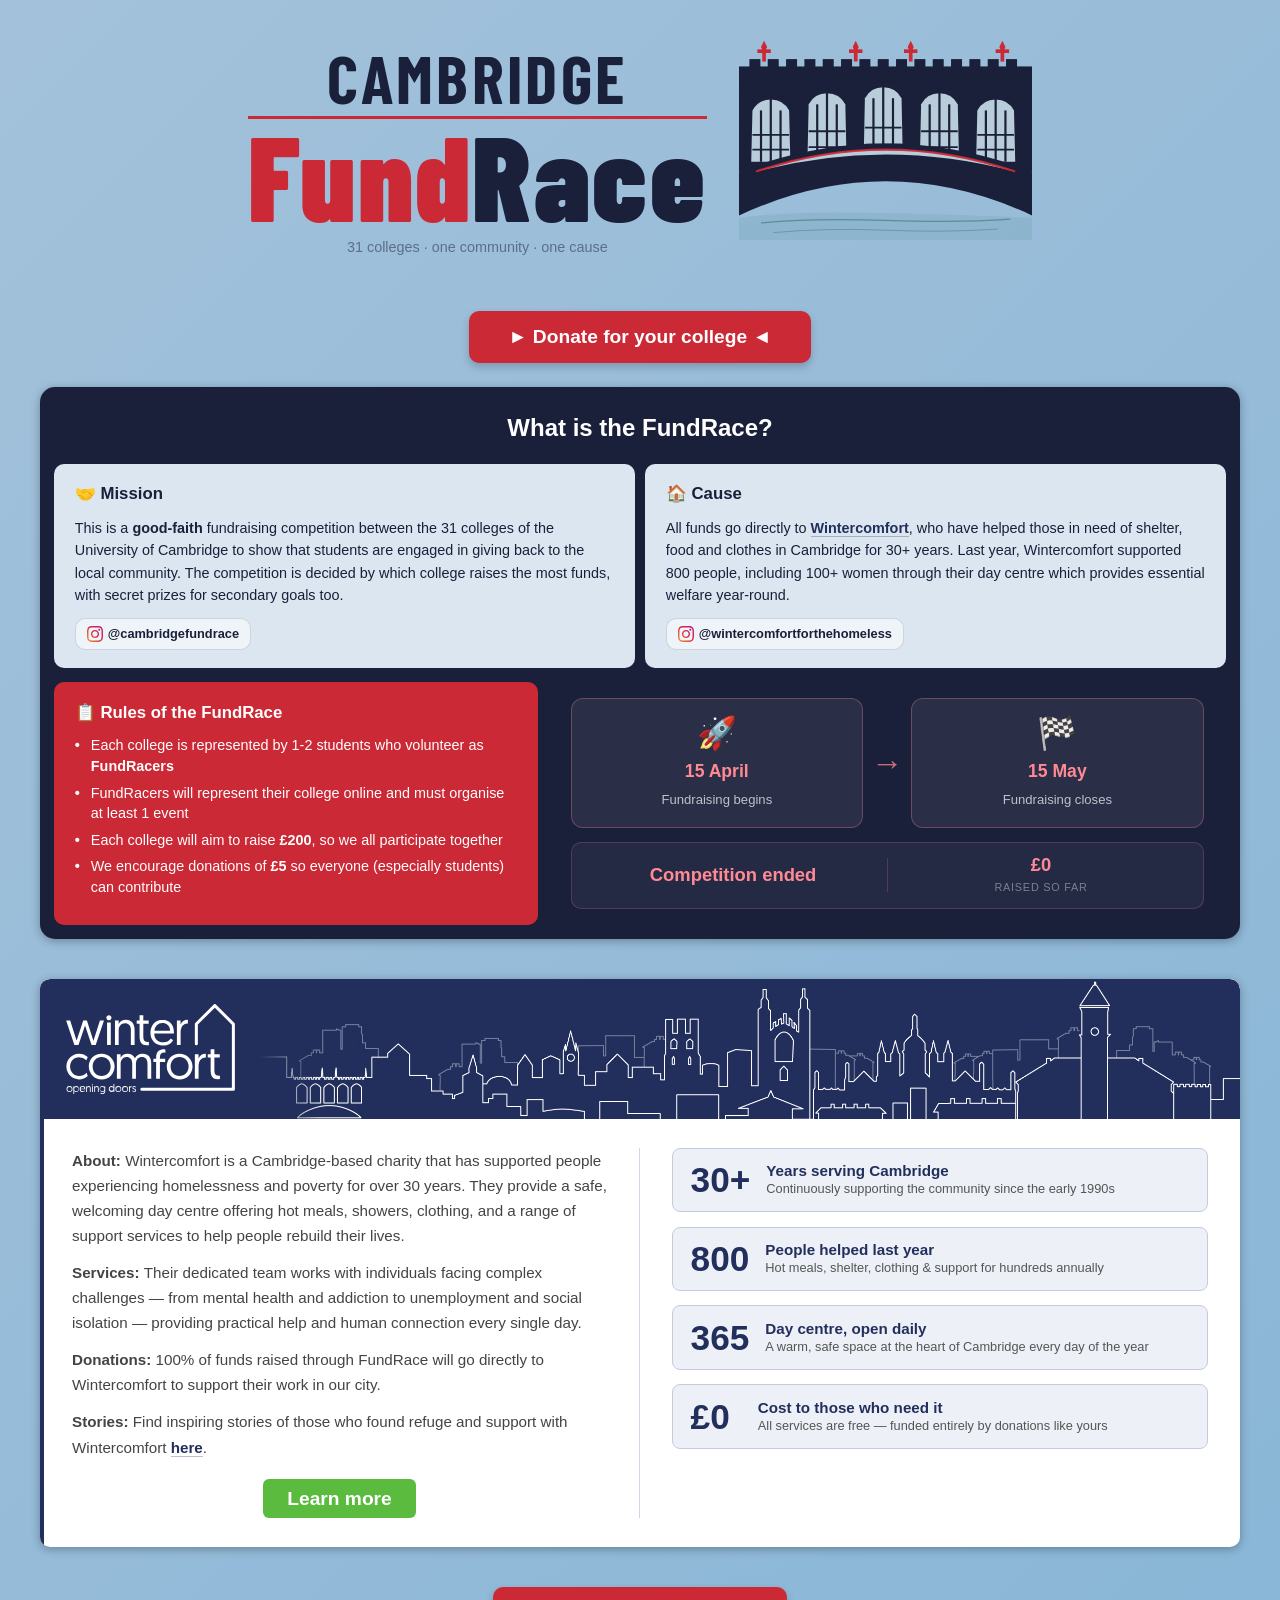
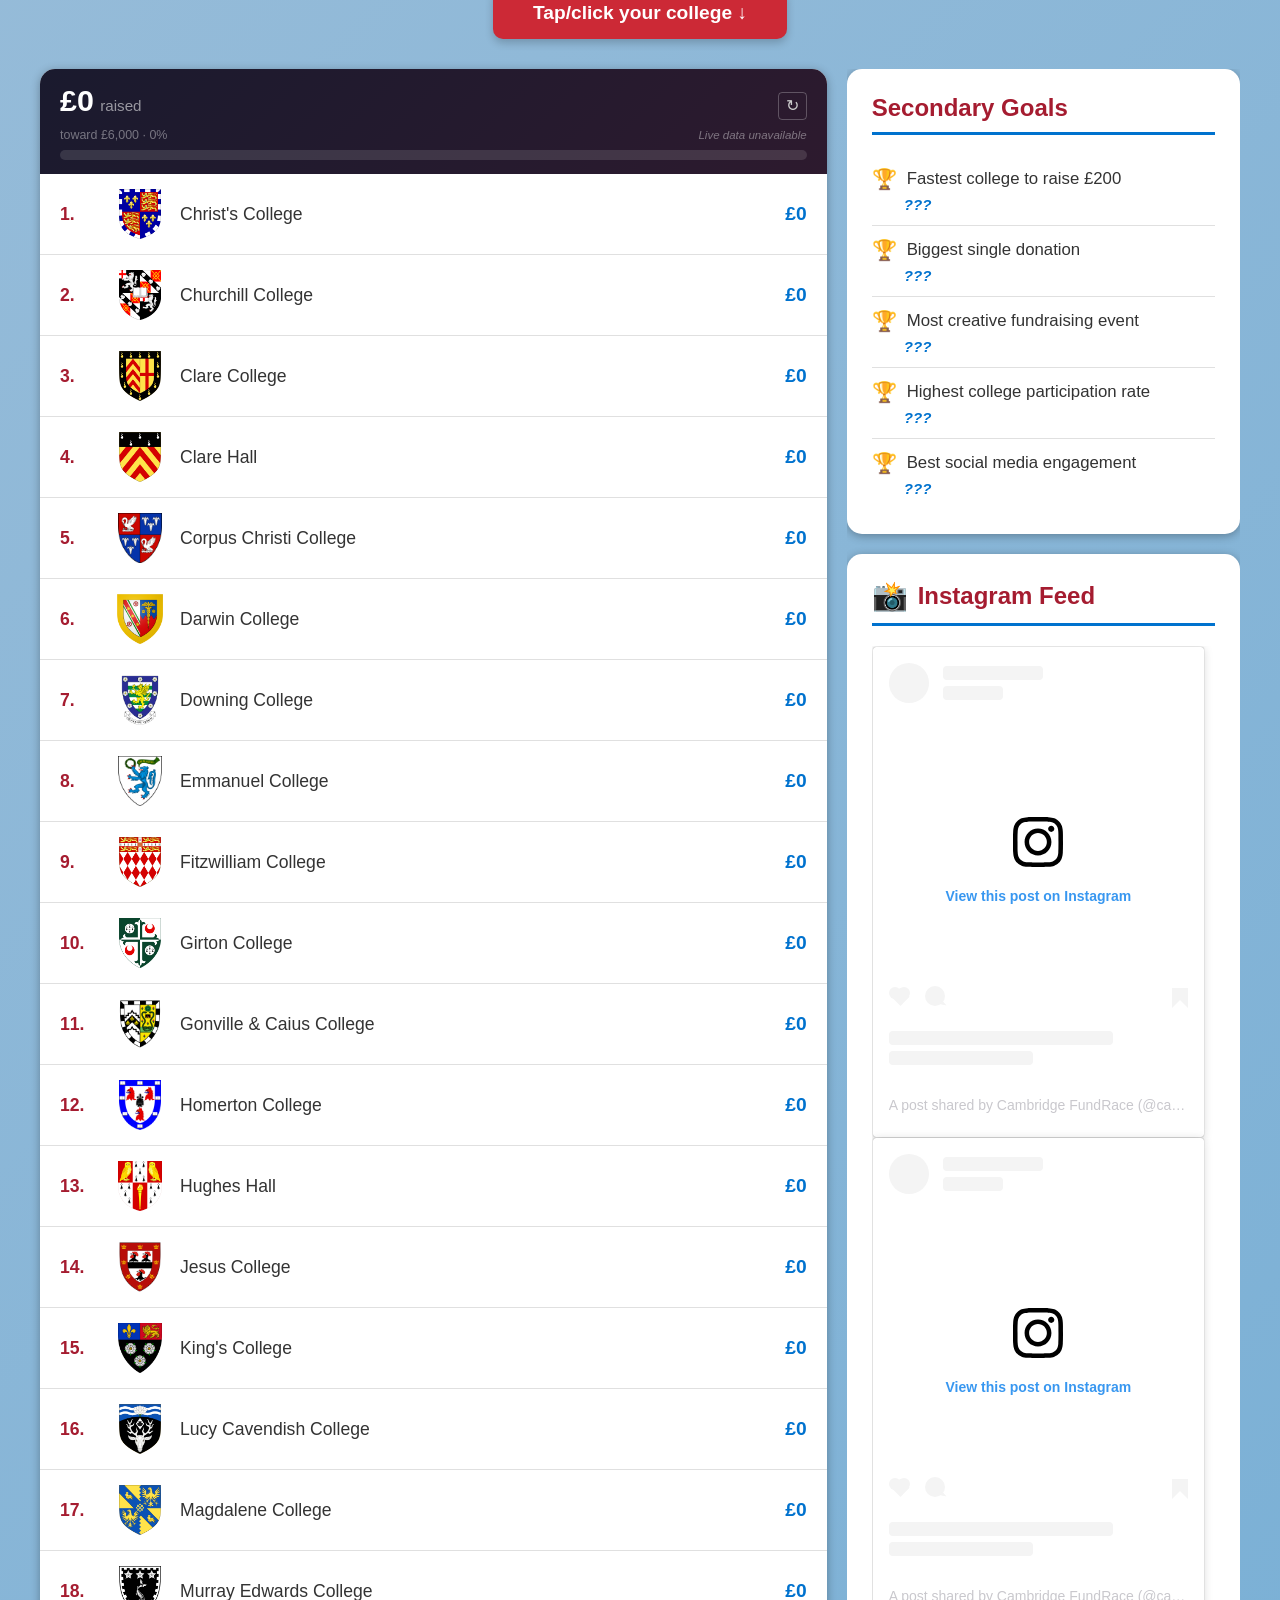
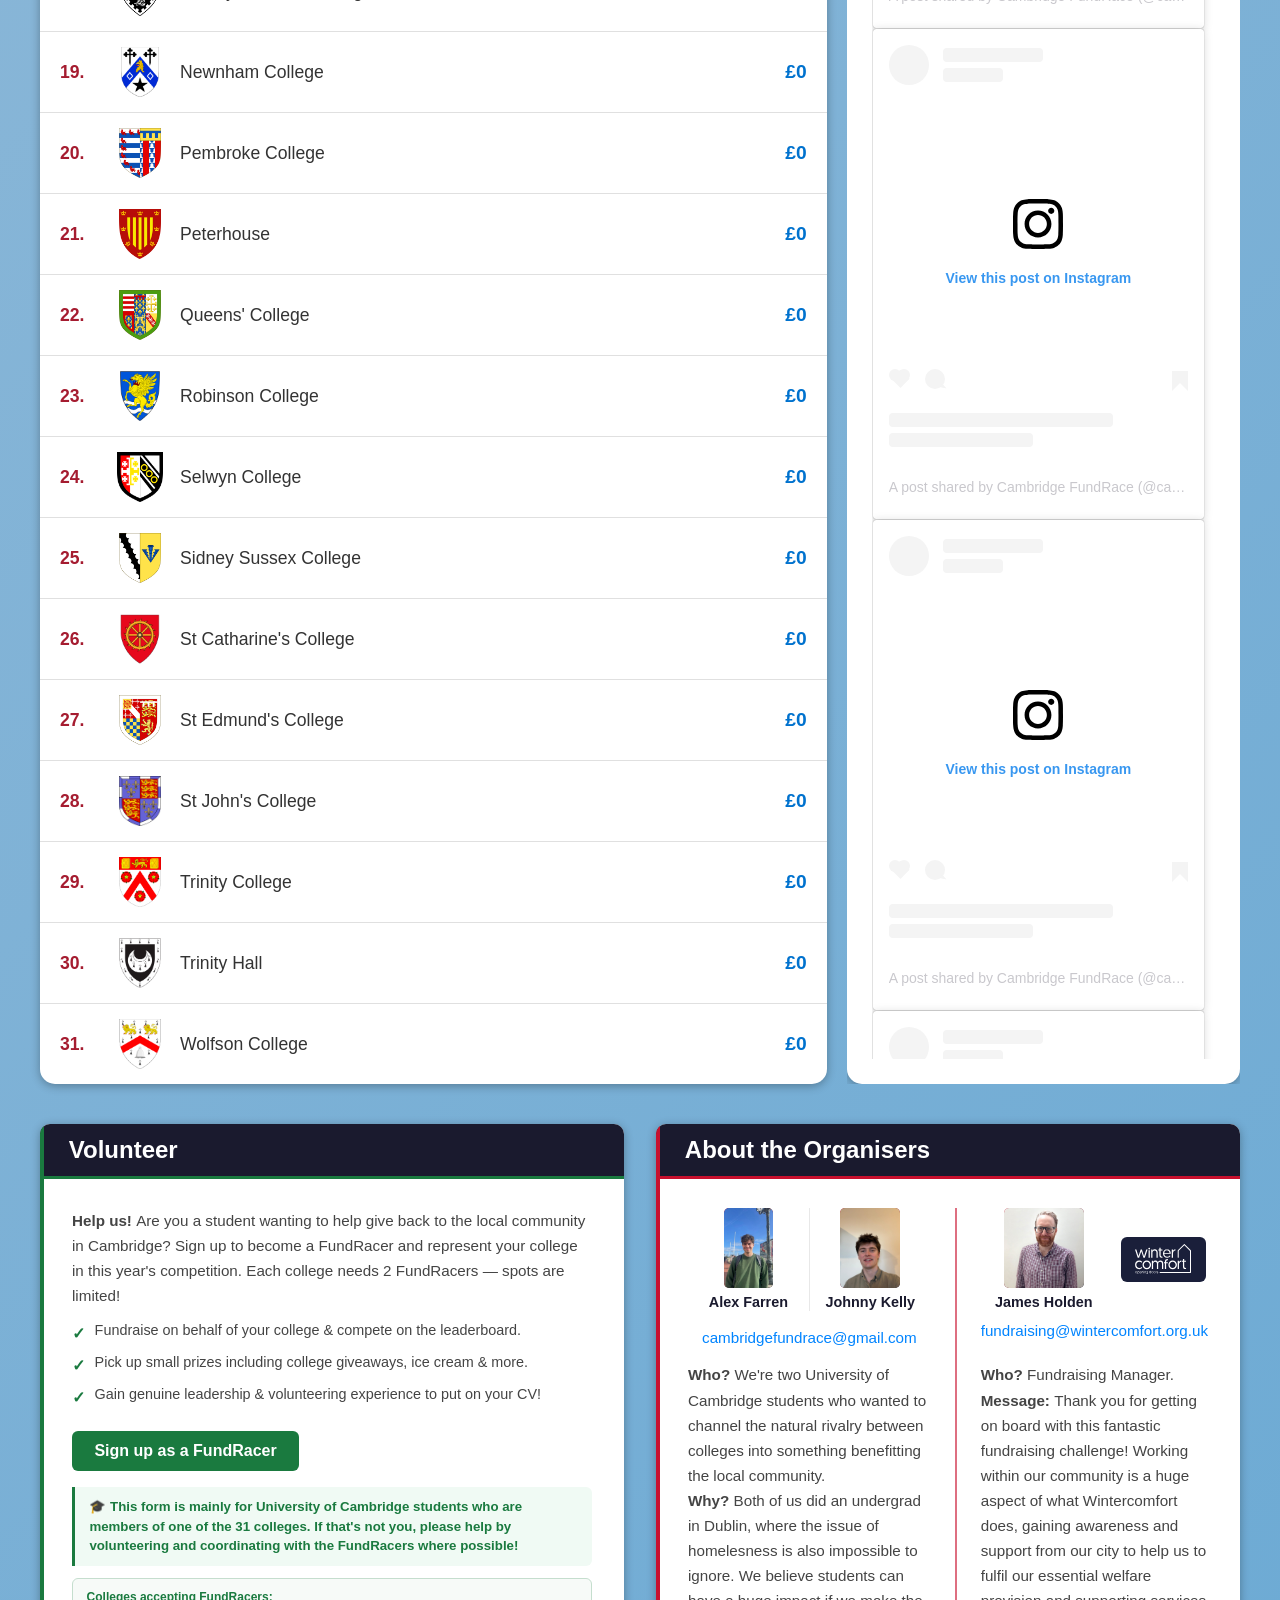
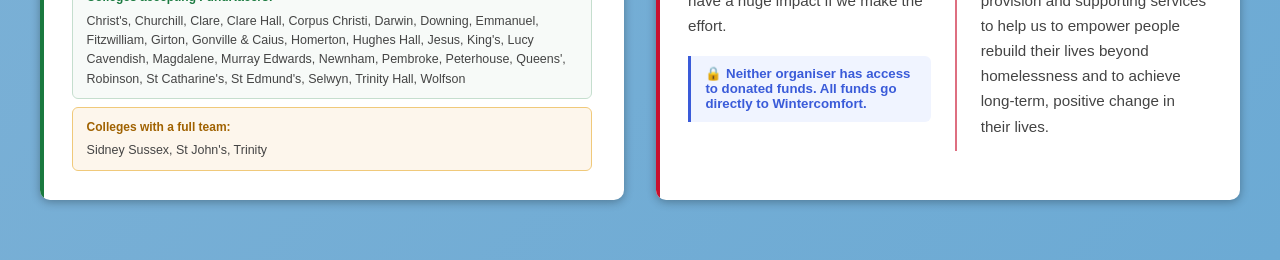
==== commit 4fec334a: "Live tweaks" ====
--- a/test/index.html
+++ b/test/index.html
@@ -261,33 +261,45 @@
             margin-bottom: 0.3rem;
         }
 
-        /* Hint banner at top of leaderboard */
-        .leaderboard-donate-hint {
-            padding: 11px 20px;
-            background: #fff8f8;
-            border-bottom: 2px solid rgba(200, 16, 46, 0.25);
-            font-size: 0.86rem;
-            font-weight: 600;
-            color: #CC2936;
-            display: flex;
-            align-items: center;
-            justify-content: space-between;
-            gap: 8px;
-        }
+        /* Refresh button — lives inside the dark goal banner */
         .leaderboard-refresh-btn {
             background: none;
-            border: 1px solid rgba(200, 16, 46, 0.35);
+            border: 1px solid rgba(255,255,255,0.25);
             border-radius: 4px;
-            color: #CC2936;
-            font-size: 0.9rem;
-            padding: 2px 7px;
+            color: #ccc;
+            font-size: 1rem;
+            padding: 1px 7px;
             cursor: pointer;
             flex-shrink: 0;
-            line-height: 1.4;
+            line-height: 1.5;
             transition: background 0.15s;
-        }
-        .leaderboard-refresh-btn:hover { background: rgba(200, 16, 46, 0.08); }
-        .leaderboard-refresh-btn:disabled { opacity: 0.4; cursor: default; }
+            margin-left: 8px;
+        }
+        .leaderboard-refresh-btn:hover { background: rgba(255,255,255,0.1); }
+        .leaderboard-refresh-btn:disabled { opacity: 0.35; cursor: default; }
+
+        /* Hero amount */
+        .goal-hero {
+            display: flex;
+            align-items: baseline;
+            gap: 0.4rem;
+        }
+        .goal-raised { font-size: 1.9rem !important; font-weight: 800; color: #fff !important; line-height: 1; }
+        .goal-raised-label { font-size: 0.95rem; color: rgba(255,255,255,0.55); font-weight: 500; }
+        .goal-subtitle {
+            display: flex;
+            justify-content: space-between;
+            align-items: baseline;
+            font-size: 0.78rem;
+            color: rgba(255,255,255,0.4);
+            margin-bottom: 8px;
+            margin-top: 1px;
+        }
+        .goal-status {
+            font-size: 0.72rem;
+            color: rgba(255,255,255,0.4);
+            font-style: italic;
+        }
 
         /* Donate button: full-width on mobile, anchored above leaderboard */
         .donate-button + .description { margin-top: 1.5rem; }
@@ -448,7 +460,7 @@
         </div><!-- /.site-header -->
 
         <!-- DONATE BUTTON — top of page -->
-        <button class="donate-button" onclick="document.getElementById('leaderboard-section').scrollIntoView({behavior:'smooth'})">
+        <button class="donate-button" onclick="(function(){ const el = document.getElementById('donate-btn-2'); const top = window.scrollY + el.getBoundingClientRect().top - window.innerHeight * 0.1; window.scrollTo({top, behavior:'smooth'}); })()">
             ► Donate for your college ◄
         </button>
 
@@ -462,13 +474,13 @@
             <div class="fe-grid">
                 <div class="fe-card fe-card--light">
                     <div class="fe-card-heading">🤝 Mission</div>
-                    <p>This is a <strong>good-faith</strong> fundraising competition between the 31 colleges of the University of Cambridge to help the local community. The winner is the college that raises the most funds, with secret prizes for secondary goals too.</p>
+                    <p>This is a <strong>good-faith</strong> fundraising competition between the 31 colleges of the University of Cambridge to show that students are engaged in giving back to the local community. The competition is decided by which college raises the most funds, with secret prizes for secondary goals too.</p>
                     <a class="fe-insta-badge" href="https://www.instagram.com/cambridgefundrace" target="_blank" rel="noopener"><svg xmlns="http://www.w3.org/2000/svg" viewBox="0 0 24 24" width="16" height="16" aria-hidden="true" style="flex-shrink:0;display:block"><defs><linearGradient id="ig-g" x1="0%" y1="100%" x2="100%" y2="0%"><stop offset="0%" stop-color="#f09433"/><stop offset="25%" stop-color="#e6683c"/><stop offset="50%" stop-color="#dc2743"/><stop offset="75%" stop-color="#cc2366"/><stop offset="100%" stop-color="#bc1888"/></linearGradient></defs><path fill="url(#ig-g)" d="M12 2.163c3.204 0 3.584.012 4.85.07 3.252.148 4.771 1.691 4.919 4.919.058 1.265.069 1.645.069 4.849 0 3.205-.012 3.584-.069 4.849-.149 3.225-1.664 4.771-4.919 4.919-1.266.058-1.644.07-4.85.07-3.204 0-3.584-.012-4.849-.07-3.26-.149-4.771-1.699-4.919-4.92-.058-1.265-.07-1.644-.07-4.849 0-3.204.013-3.583.07-4.849.149-3.227 1.664-4.771 4.919-4.919 1.266-.057 1.645-.069 4.849-.069zm0-2.163c-3.259 0-3.667.014-4.947.072-4.358.2-6.78 2.618-6.98 6.98-.059 1.281-.073 1.689-.073 4.948 0 3.259.014 3.668.072 4.948.2 4.358 2.618 6.78 6.98 6.98 1.281.058 1.689.072 4.948.072 3.259 0 3.668-.014 4.948-.072 4.354-.2 6.782-2.618 6.979-6.98.059-1.28.073-1.689.073-4.948 0-3.259-.014-3.667-.072-4.947-.196-4.354-2.617-6.78-6.979-6.98-1.281-.059-1.69-.073-4.949-.073zm0 5.838c-3.403 0-6.162 2.759-6.162 6.162s2.759 6.163 6.162 6.163 6.162-2.759 6.162-6.163c0-3.403-2.759-6.162-6.162-6.162zm0 10.162c-2.209 0-4-1.79-4-4 0-2.209 1.791-4 4-4s4 1.791 4 4c0 2.21-1.791 4-4 4zm6.406-11.845c-.796 0-1.441.645-1.441 1.44s.645 1.44 1.441 1.44c.795 0 1.439-.645 1.439-1.44s-.644-1.44-1.439-1.44z"/></svg> @cambridgefundrace</a>
                 </div>
                 <div class="fe-card fe-card--light">
                     <div class="fe-card-heading">🏠 Cause</div>
                     <p>All funds go directly to <strong><a class="wc-link" href="https://wintercomfort.org.uk/about-us/" target="_blank" rel="noopener">Wintercomfort</a></strong>, who have helped those in need of shelter, food and clothes in Cambridge for 30+ years.
-                    Last year Wintercomfort supported 800 people, including 100+ women.</p>
+                    Last year, Wintercomfort supported 800 people, including 100+ women through their day centre which provides essential welfare year-round.</p>
                     <a class="fe-insta-badge" href="https://www.instagram.com/wintercomfortforthehomeless" target="_blank" rel="noopener"><svg xmlns="http://www.w3.org/2000/svg" viewBox="0 0 24 24" width="16" height="16" aria-hidden="true" style="flex-shrink:0;display:block"><defs><linearGradient id="ig-g2" x1="0%" y1="100%" x2="100%" y2="0%"><stop offset="0%" stop-color="#f09433"/><stop offset="25%" stop-color="#e6683c"/><stop offset="50%" stop-color="#dc2743"/><stop offset="75%" stop-color="#cc2366"/><stop offset="100%" stop-color="#bc1888"/></linearGradient></defs><path fill="url(#ig-g2)" d="M12 2.163c3.204 0 3.584.012 4.85.07 3.252.148 4.771 1.691 4.919 4.919.058 1.265.069 1.645.069 4.849 0 3.205-.012 3.584-.069 4.849-.149 3.225-1.664 4.771-4.919 4.919-1.266.058-1.644.07-4.85.07-3.204 0-3.584-.012-4.849-.07-3.26-.149-4.771-1.699-4.919-4.92-.058-1.265-.07-1.644-.07-4.849 0-3.204.013-3.583.07-4.849.149-3.227 1.664-4.771 4.919-4.919 1.266-.057 1.645-.069 4.849-.069zm0-2.163c-3.259 0-3.667.014-4.947.072-4.358.2-6.78 2.618-6.98 6.98-.059 1.281-.073 1.689-.073 4.948 0 3.259.014 3.668.072 4.948.2 4.358 2.618 6.78 6.98 6.98 1.281.058 1.689.072 4.948.072 3.259 0 3.668-.014 4.948-.072 4.354-.2 6.782-2.618 6.979-6.98.059-1.28.073-1.689.073-4.948 0-3.259-.014-3.667-.072-4.947-.196-4.354-2.617-6.78-6.979-6.98-1.281-.059-1.69-.073-4.949-.073zm0 5.838c-3.403 0-6.162 2.759-6.162 6.162s2.759 6.163 6.162 6.163 6.162-2.759 6.162-6.163c0-3.403-2.759-6.162-6.162-6.162zm0 10.162c-2.209 0-4-1.79-4-4 0-2.209 1.791-4 4-4s4 1.791 4 4c0 2.21-1.791 4-4 4zm6.406-11.845c-.796 0-1.441.645-1.441 1.44s.645 1.44 1.441 1.44c.795 0 1.439-.645 1.439-1.44s-.644-1.44-1.439-1.44z"/></svg> @wintercomfortforthehomeless</a>
                 </div>
             </div>
@@ -504,7 +516,6 @@
                     <div class="fe-stats">
                         <div class="fe-stat">
                             <div class="fe-stat-value" id="fe-day-counter">—</div>
-                            <div class="fe-stat-label">competition status</div>
                         </div>
                         <div class="fe-stat-divider"></div>
                         <div class="fe-stat">
@@ -575,8 +586,8 @@
         </div>
 
         <!-- DONATE BUTTON — scrolls to leaderboard -->
-        <button class="donate-button" onclick="document.getElementById('leaderboard-section').scrollIntoView({behavior:'smooth'})">
-            Donate for your college ↓
+        <button id="donate-btn-2" class="donate-button" onclick="document.getElementById('leaderboard-section').scrollIntoView({behavior:'smooth'})">
+            Tap/click your college ↓
         </button>
 
         <!-- COMING SOON (hidden in this test file) -->
@@ -761,68 +772,27 @@
         "Wolfson College":         "w"
     };
 
-    // ── LIVE FETCH ────────────────────────────────────────────────────────────
-    // Uses corsproxy.io to fetch each JustGiving page from the browser.
-    // Returns raw HTML directly (no JSON wrapper).
-    const JG_BASE = 'https://www.justgiving.com/page/fundrace-';
-
-    async function fetchCollegeAmount(collegeId) {
-        const targetUrl = JG_BASE + collegeId;
-        const proxyUrl  = 'https://corsproxy.io/?' + encodeURIComponent(targetUrl);
-
-        const res = await fetch(proxyUrl);
-        if (!res.ok) throw new Error(`Proxy HTTP ${res.status}`);
-
-        const html = await res.text();
-
-        // ── Strategy 1: RSC JSON payload — fundraiserRaisedAmount ──
-        // JustGiving embeds React Server Component data in inline <script> tags.
-        // The fundraiserRaisedAmount field is the total raised by this fundraiser page.
-        const rscPatterns = [
-            /"fundraiserRaisedAmount":\{"value":([\d.]+)/,
-            /"totalAmount":\{"value":([\d.]+)/,
-            /"onlineAmount":\{"value":([\d.]+)/,
-        ];
-        for (const pattern of rscPatterns) {
-            const match = html.match(pattern);
-            if (match) {
-                const val = parseFloat(match[1]);
-                if (!isNaN(val)) return val;
-            }
-        }
-
-        // ── Strategy 2: rendered HTML — the £X.XX inside the Total display ──
-        // Matches <div class="cp-body-large">£0.00</div>
-        const htmlMatch = html.match(/cp-body-large">\s*£([\d,]+(?:\.\d{2})?)/);
-        if (htmlMatch) {
-            const val = parseFloat(htmlMatch[1].replace(/,/g, ''));
-            if (!isNaN(val)) return val;
-        }
-
-        console.warn(`[FundRace] Could not parse amount for fundrace-${collegeId}. Check console for debug log.`);
-        return null;
-    }
+    // ── LIVE FETCH — Cloudflare Worker (aggregated) ──────────────────────────
+    // One request to the Worker; it fetches all 31 colleges server-side,
+    // parses amounts, caches the result for 2 min, and returns JSON.
+    const WORKER_URL = 'https://fundrace-proxy.alexanderfarren23.workers.dev/';
 
     async function fetchAllAmounts() {
-        const entries = Object.entries(JUSTGIVING_ID_MAP);
-
-        const results = await Promise.allSettled(
-            entries.map(([college, id]) =>
-                fetchCollegeAmount(id).then(amount => ({ college, amount }))
-            )
-        );
+        const res = await fetch(WORKER_URL);
+        if (!res.ok) throw new Error(`Worker HTTP ${res.status}`);
+
+        const data = await res.json();
 
         let successCount = 0;
-        results.forEach((result, i) => {
-            if (result.status === 'fulfilled' && result.value.amount !== null) {
-                const { college, amount } = result.value;
+        for (const [college, id] of Object.entries(JUSTGIVING_ID_MAP)) {
+            const amount = data[id];
+            if (amount !== null && amount !== undefined) {
                 const entry = FUNDS_DATA.find(c => c.college === college);
                 if (entry) { entry.raised_funds = amount; successCount++; }
             } else {
-                console.warn(`[FundRace] ${entries[i][0]}: ${result.reason ?? 'null amount'}`);
+                console.warn(`[FundRace] No data for ${college} (id: ${id})`);
             }
-        });
-
+        }
         return successCount;
     }
 
@@ -913,41 +883,28 @@
         const leaderboard = document.querySelector('.leaderboard');
         leaderboard.innerHTML = '';
 
-        // ── DONATE HINT BANNER (doubles as status line) ──────────────────
-        const hint = document.createElement('div');
-        hint.className = 'leaderboard-donate-hint';
-
-        const statusSpan = document.createElement('span');
-        statusSpan.textContent = statusText;
-
-        const refreshBtn = document.createElement('button');
-        refreshBtn.className = 'leaderboard-refresh-btn';
-        refreshBtn.title = 'Refresh live totals';
-        refreshBtn.textContent = '↻';
-        refreshBtn.onclick = (e) => { e.preventDefault(); triggerRefresh(); };
-
-        hint.appendChild(statusSpan);
-        hint.appendChild(refreshBtn);
-        leaderboard.appendChild(hint);
-
-        // ── OVERALL GOAL BANNER ──────────────────────────────────────────
+        // ── OVERALL GOAL BANNER (includes refresh button + status) ──────
         const overallPct = Math.min((totalRaised / OVERALL_GOAL) * 100, 100);
         const goalBanner = document.createElement('div');
         goalBanner.className = 'goal-banner';
         goalBanner.innerHTML = `
             <div class="goal-banner-top">
-                <span class="goal-label">🎯 Overall Goal</span>
-                <span class="goal-amounts">
+                <div class="goal-hero">
                     <span class="goal-raised">£${totalRaised.toLocaleString()}</span>
-                    <span class="goal-sep"> / </span>
-                    <span class="goal-target">£${OVERALL_GOAL.toLocaleString()}</span>
-                </span>
+                    <span class="goal-raised-label">raised</span>
+                </div>
+                <button class="leaderboard-refresh-btn" title="Refresh live totals">↻</button>
+            </div>
+            <div class="goal-subtitle">
+                <span>${overallPct >= 100 ? '🏁 Goal reached!' : 'toward £' + OVERALL_GOAL.toLocaleString() + ' · ' + Math.round(overallPct) + '%'}</span>
+                <span class="goal-status">${statusText}</span>
             </div>
             <div class="goal-track">
                 <div class="goal-fill" style="width: ${overallPct}%"></div>
             </div>
-            <div class="goal-pct">${overallPct >= 100 ? '🏁 Goal reached!' : Math.round(overallPct) + '% of goal'}</div>
         `;
+        goalBanner.querySelector('.leaderboard-refresh-btn').onclick =
+            (e) => { e.preventDefault(); triggerRefresh(); };
         leaderboard.appendChild(goalBanner);
 
         // ── COLLEGE ROWS ─────────────────────────────────────────────────
@@ -1019,9 +976,9 @@
         if (refreshing) return;
         refreshing = true;
 
-        // Disable the button and show loading state in the hint
+        // Disable the button and show loading state in the goal banner
         const btn = document.querySelector('.leaderboard-refresh-btn');
-        const span = document.querySelector('.leaderboard-donate-hint span');
+        const span = document.querySelector('.goal-status');
         if (btn)  { btn.disabled = true; btn.textContent = '…'; }
         if (span) span.textContent = '⏳ Updating...';
 
@@ -1029,12 +986,12 @@
             const successCount = await fetchAllAmounts();
             const time = new Date().toLocaleTimeString('en-GB', { hour: '2-digit', minute: '2-digit' });
             const status = successCount > 0
-                ? `Updated ${time} · Tap your college to donate`
-                : 'Live data unavailable · Tap your college to donate';
+                ? `Updated ${time}`
+                : 'Live data unavailable';
             loadLeaderboard(status);
         } catch (e) {
             console.error('[FundRace] refresh failed:', e);
-            loadLeaderboard('Live data unavailable · Tap your college to donate');
+            loadLeaderboard('Live data unavailable');
         } finally {
             refreshing = false;
         }
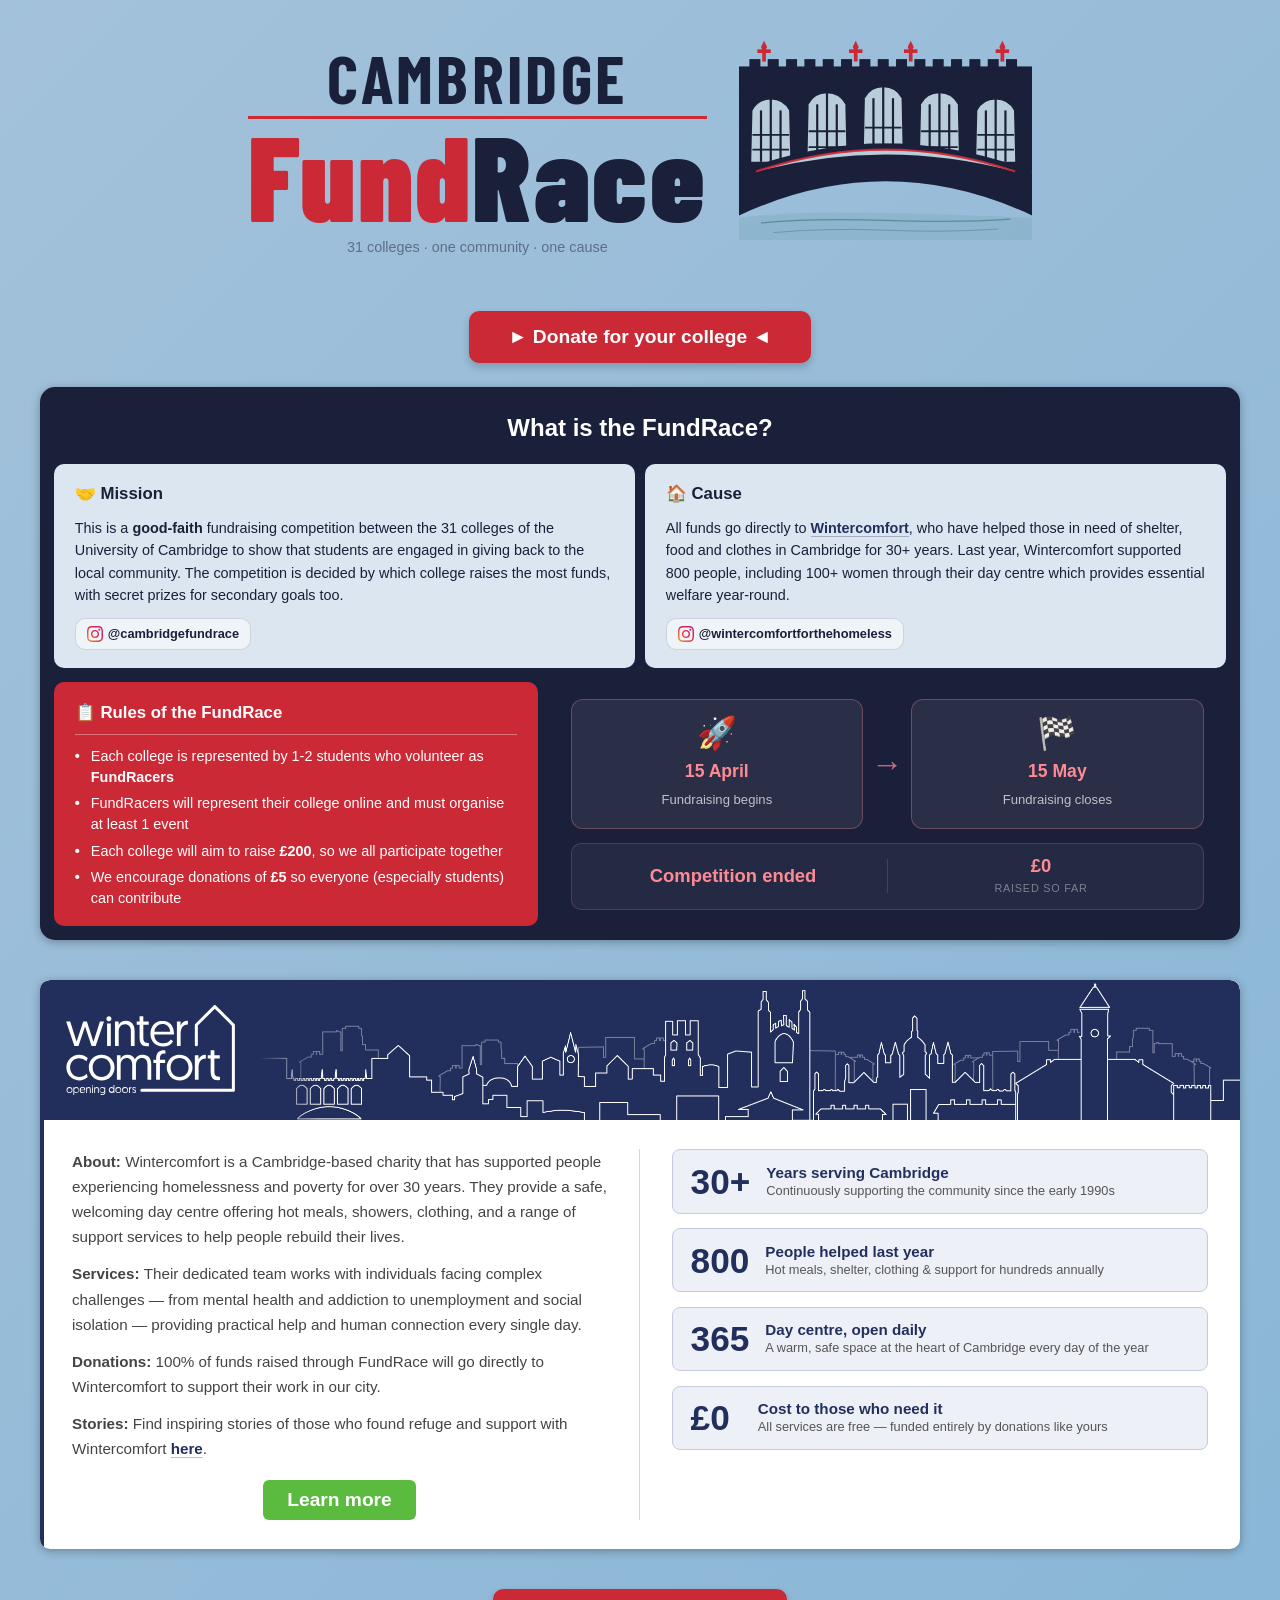
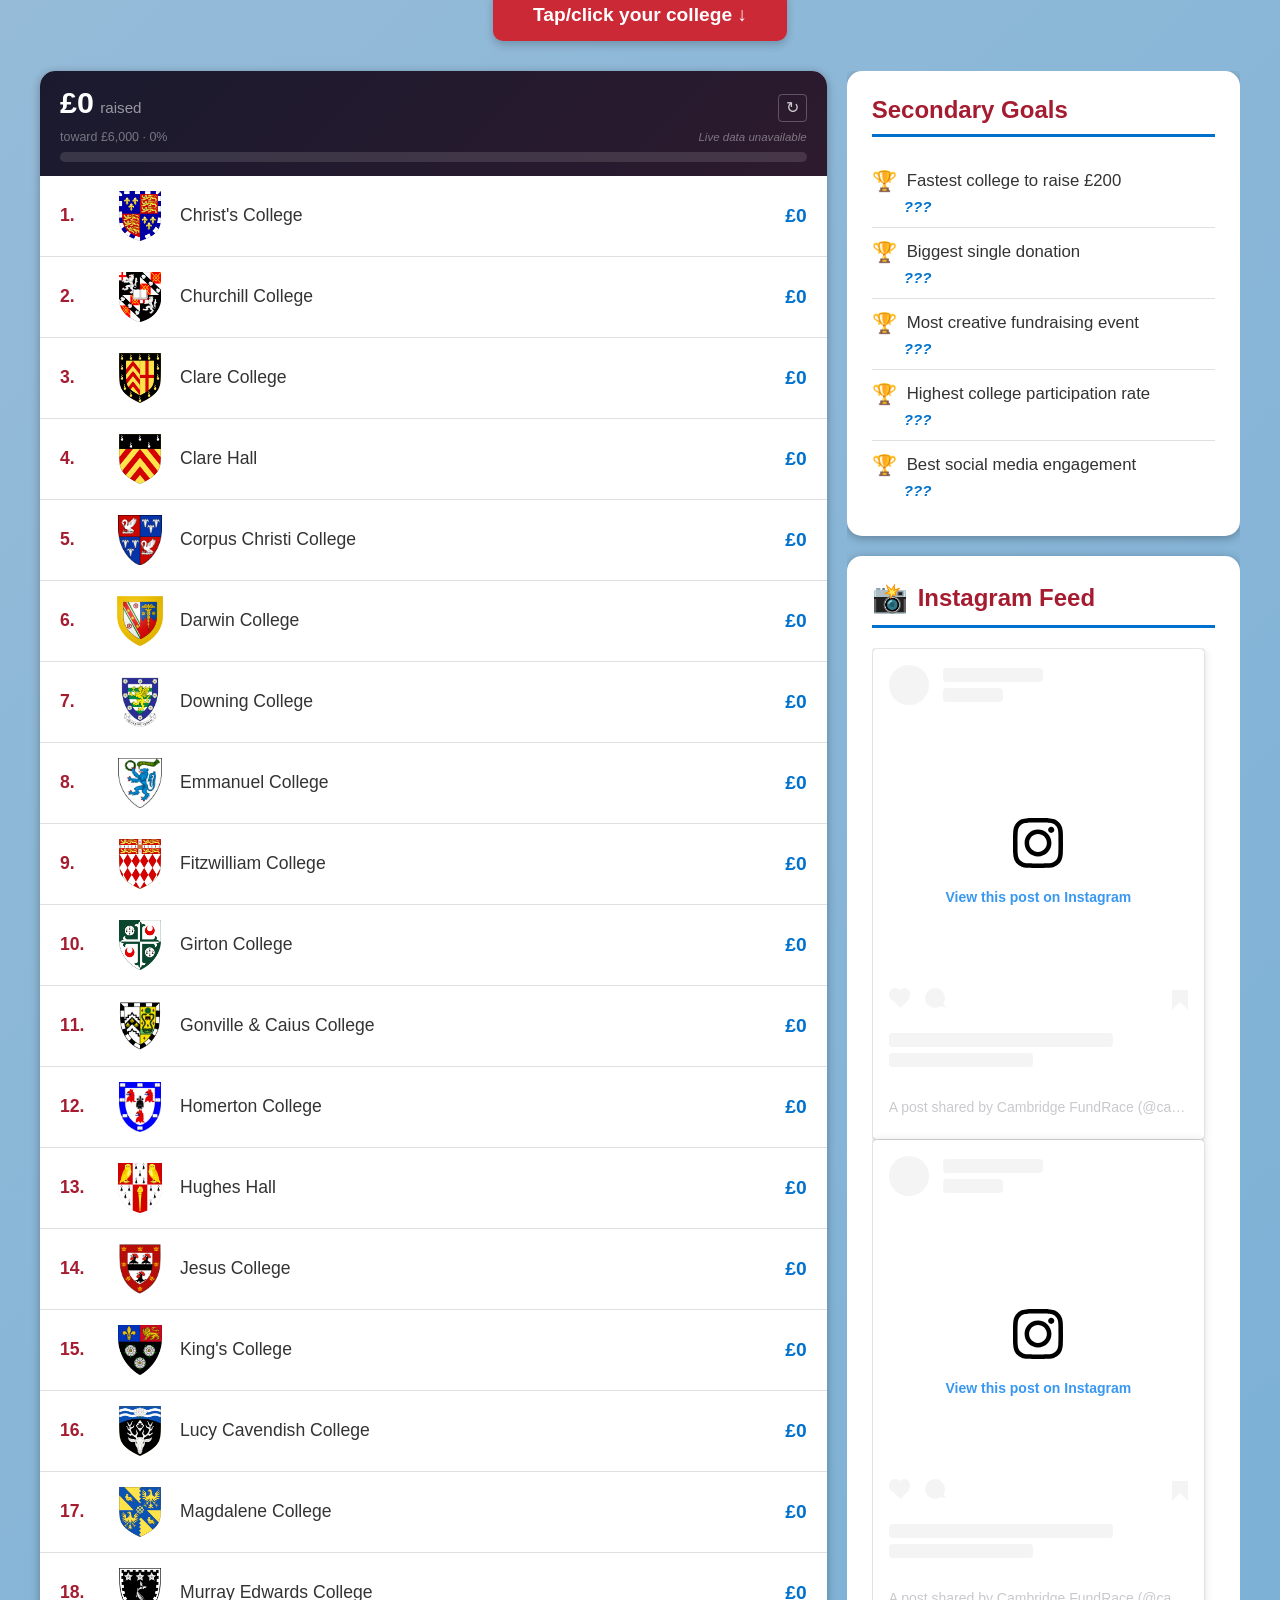
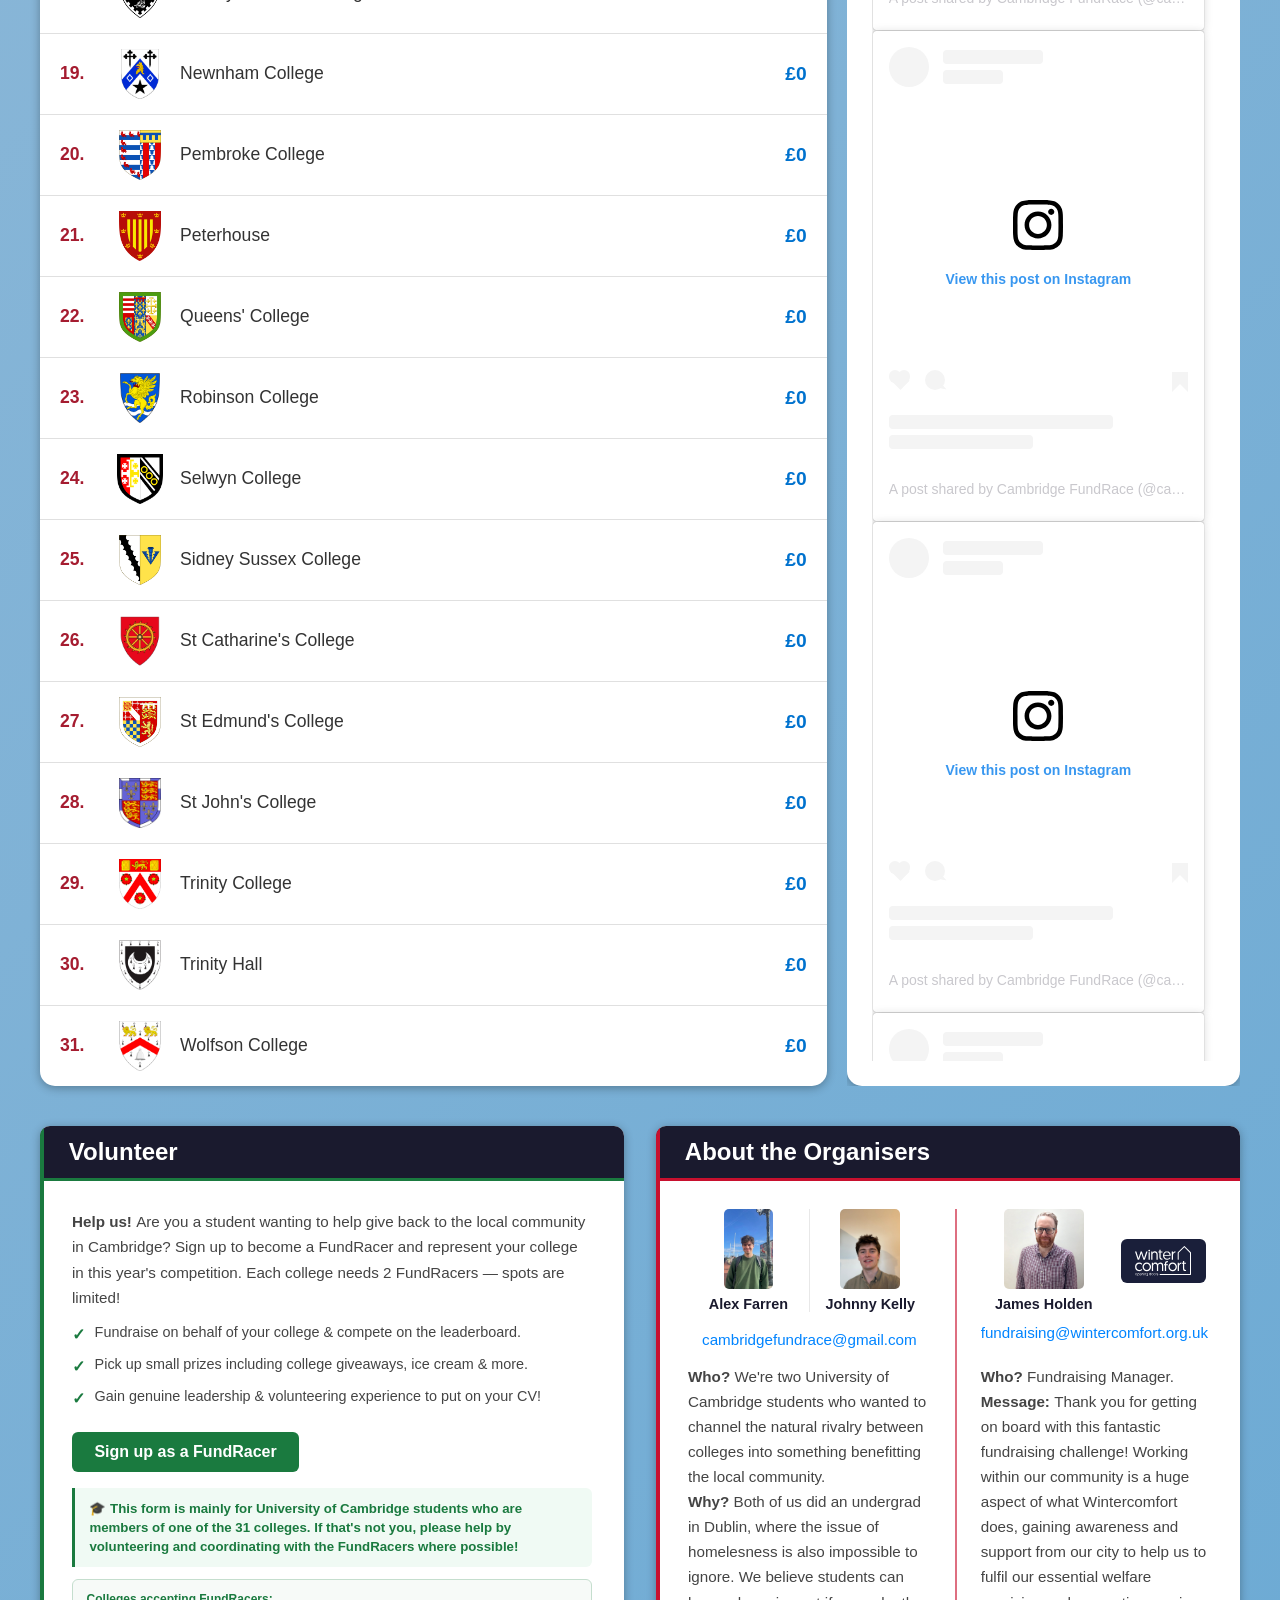
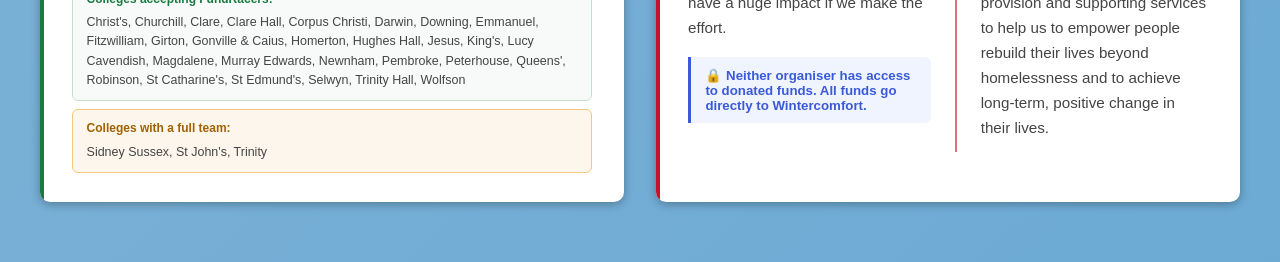
==== commit 0b6b1164: "Live tweaks" ====
--- a/test/index.html
+++ b/test/index.html
@@ -72,6 +72,11 @@
             color: #fff;
         }
         .fe-card--rules { background: #CC2936; }
+        .fe-card--rules .fe-card-heading {
+            border-bottom: 1.5px solid rgba(255, 255, 255, 0.35);
+            padding-bottom: 0.45rem;
+            margin-bottom: 0.7rem;
+        }
         .fe-card--goal  { background: #CC2936; }
         .fe-card-heading {
             font-weight: 700;
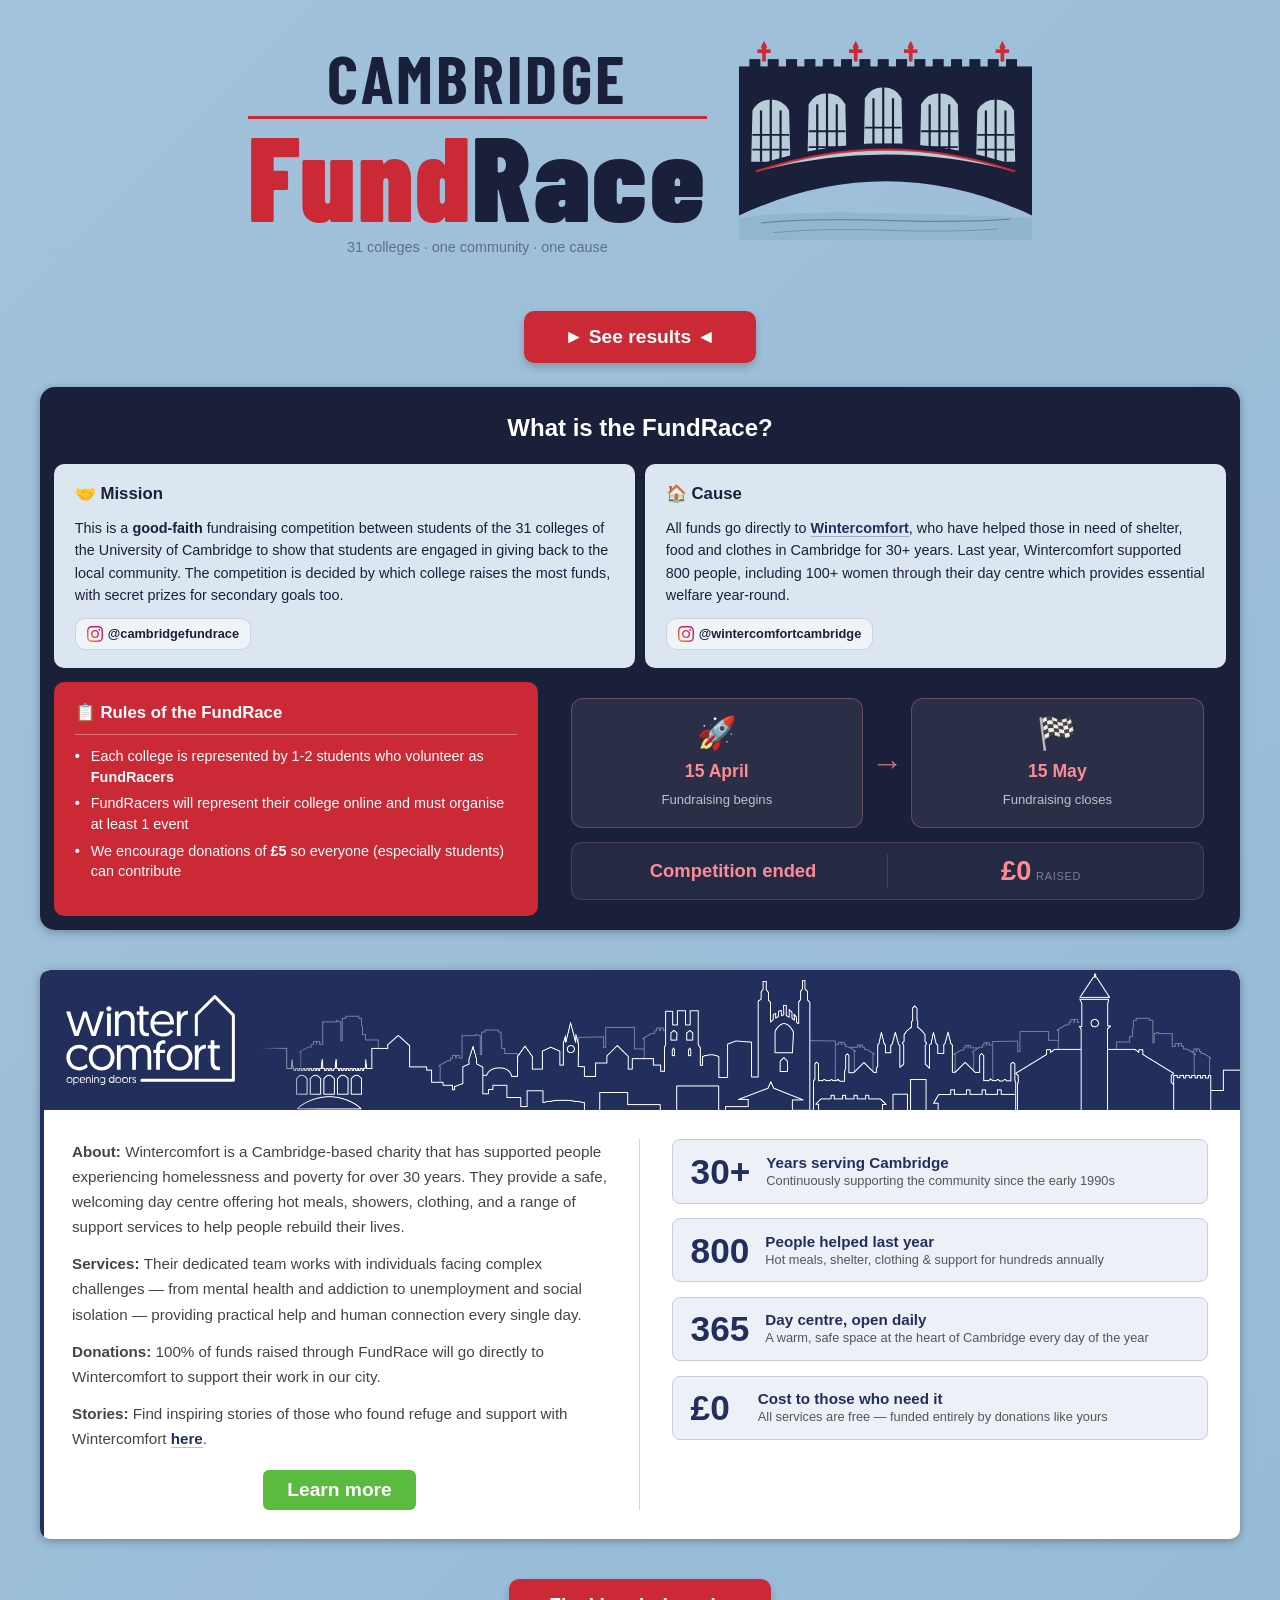
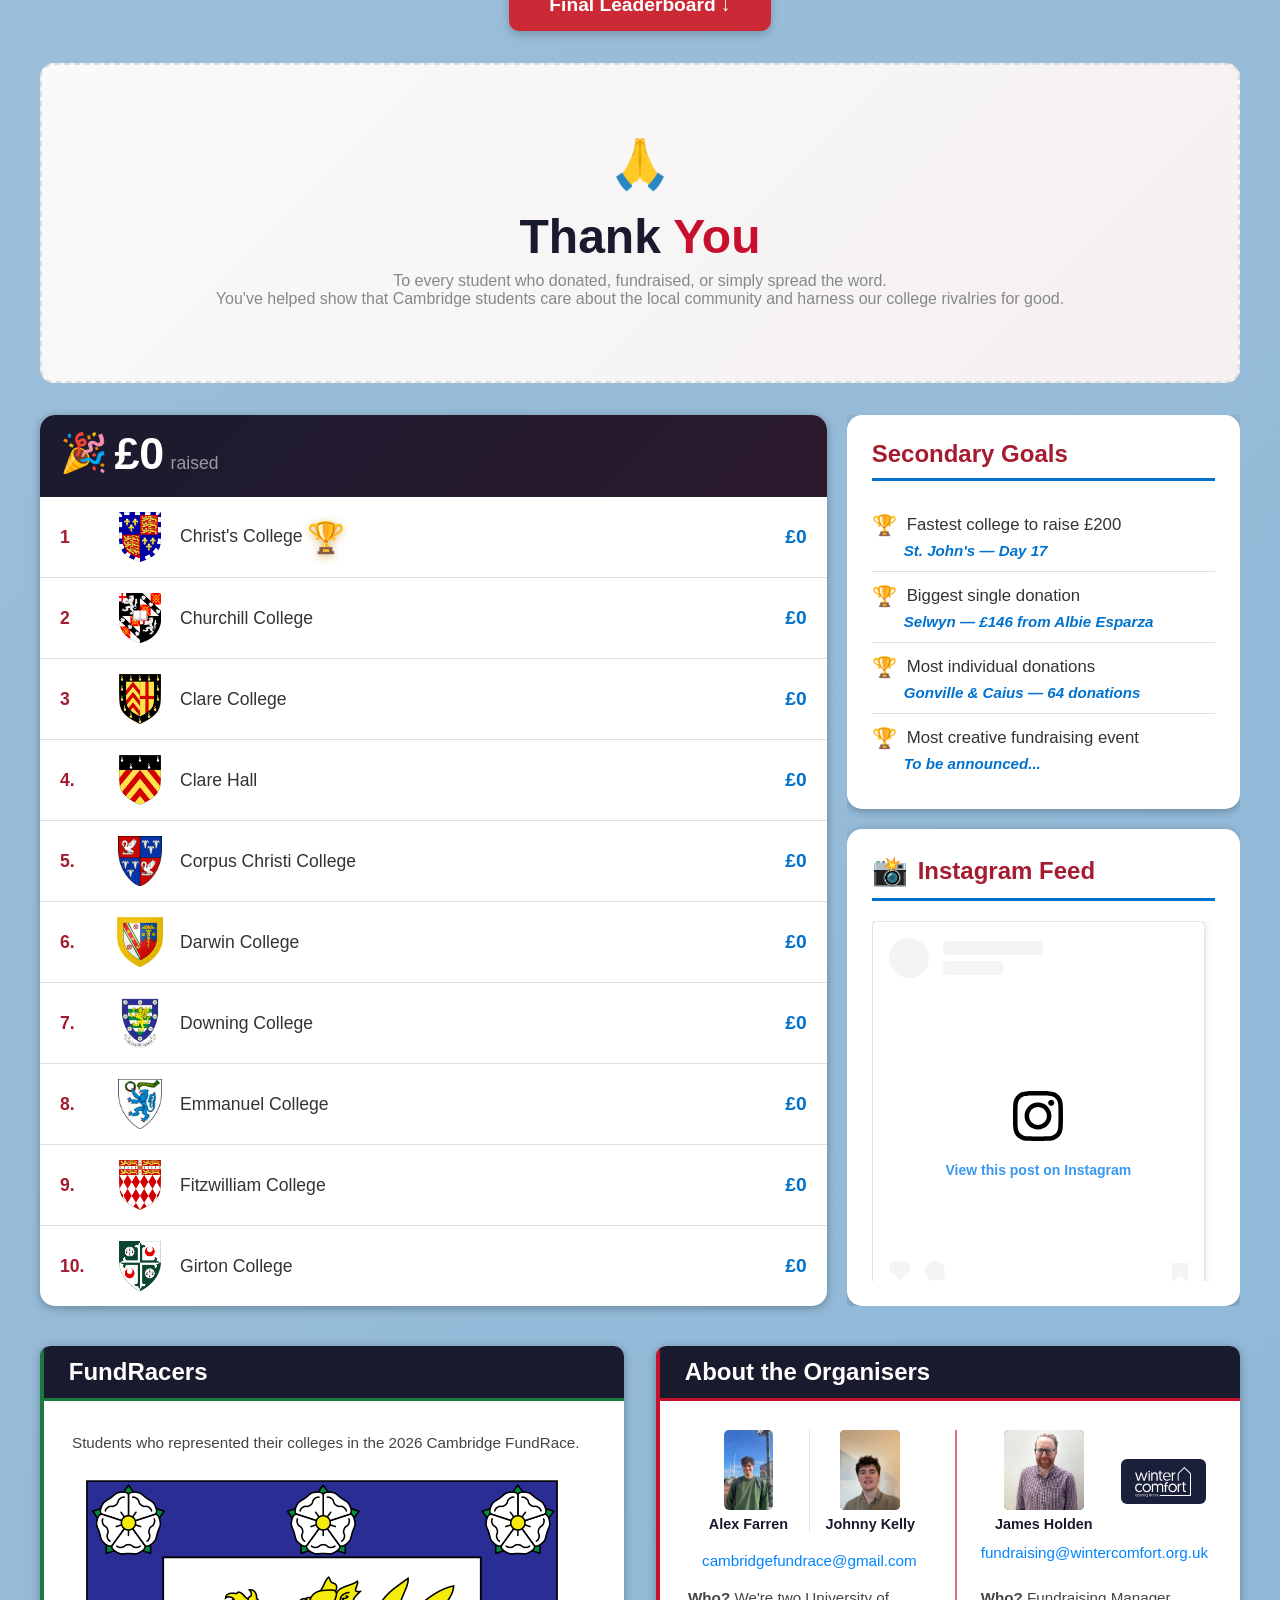
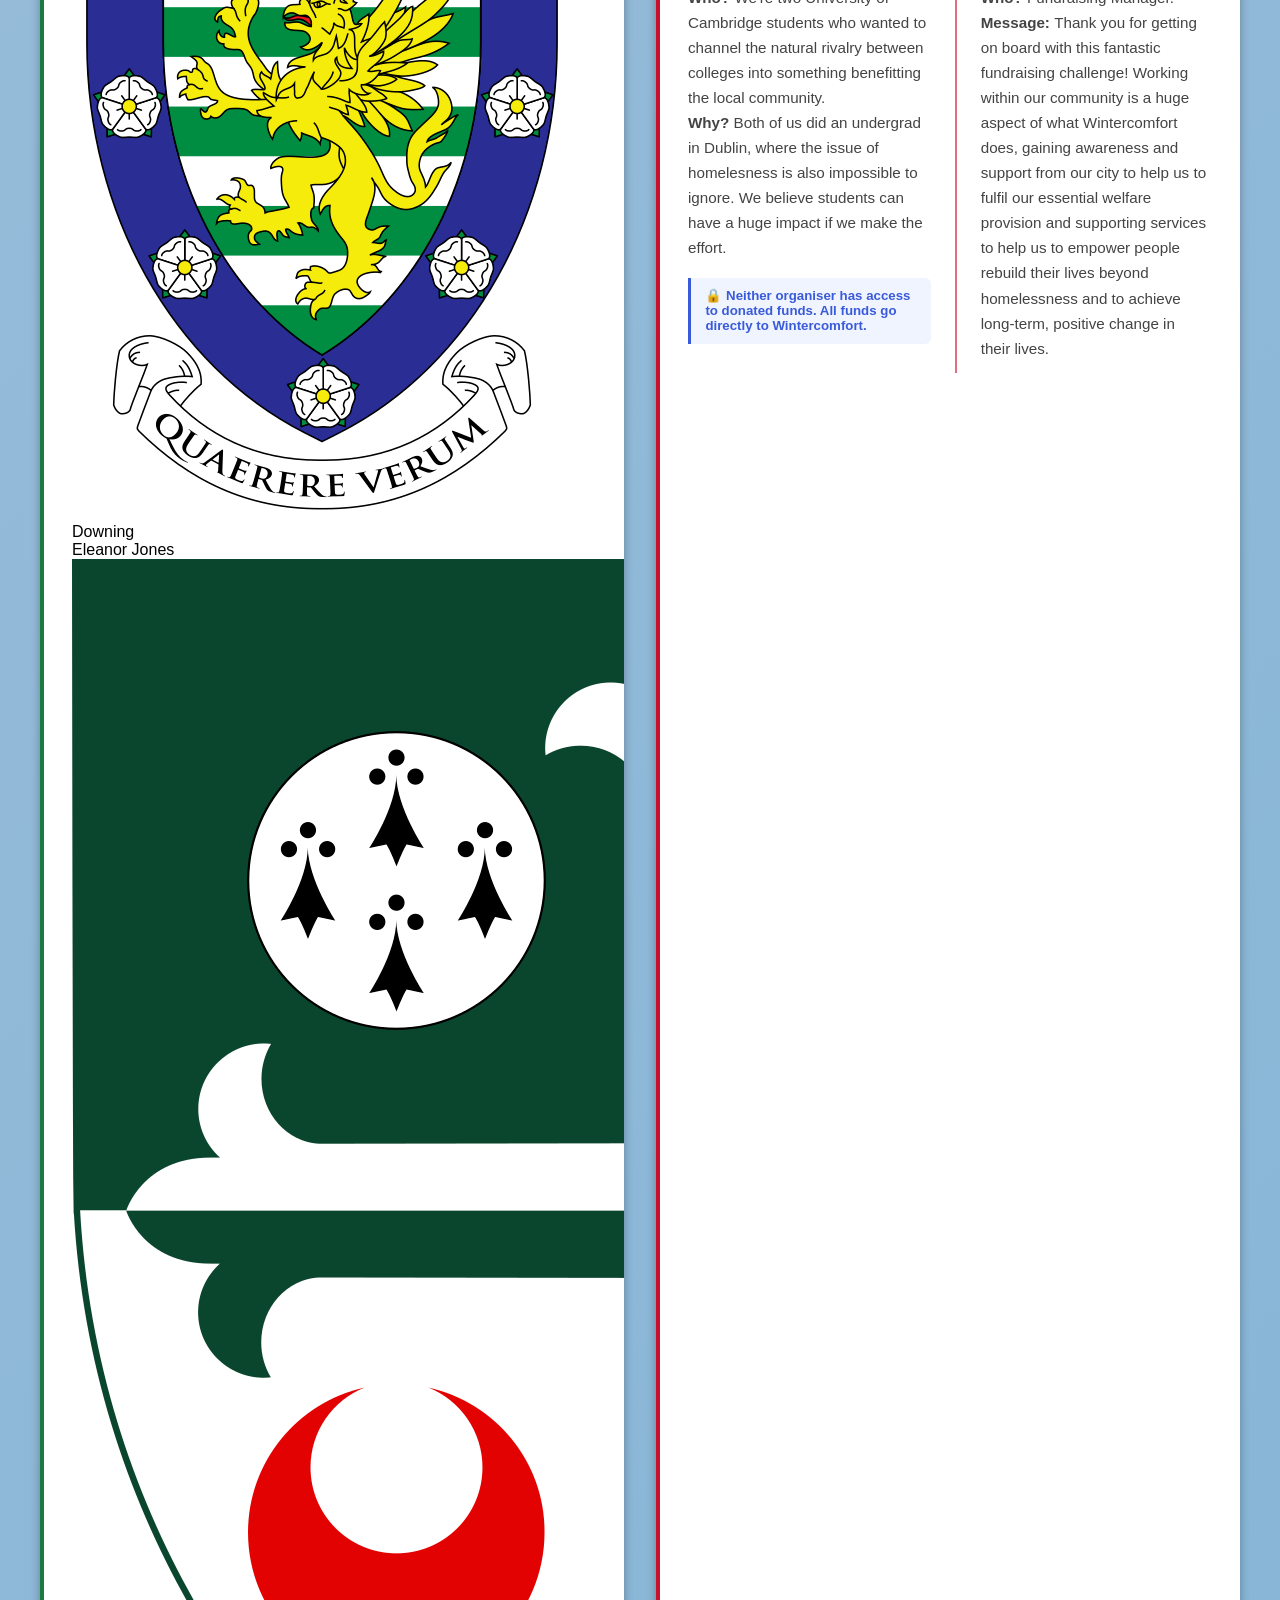
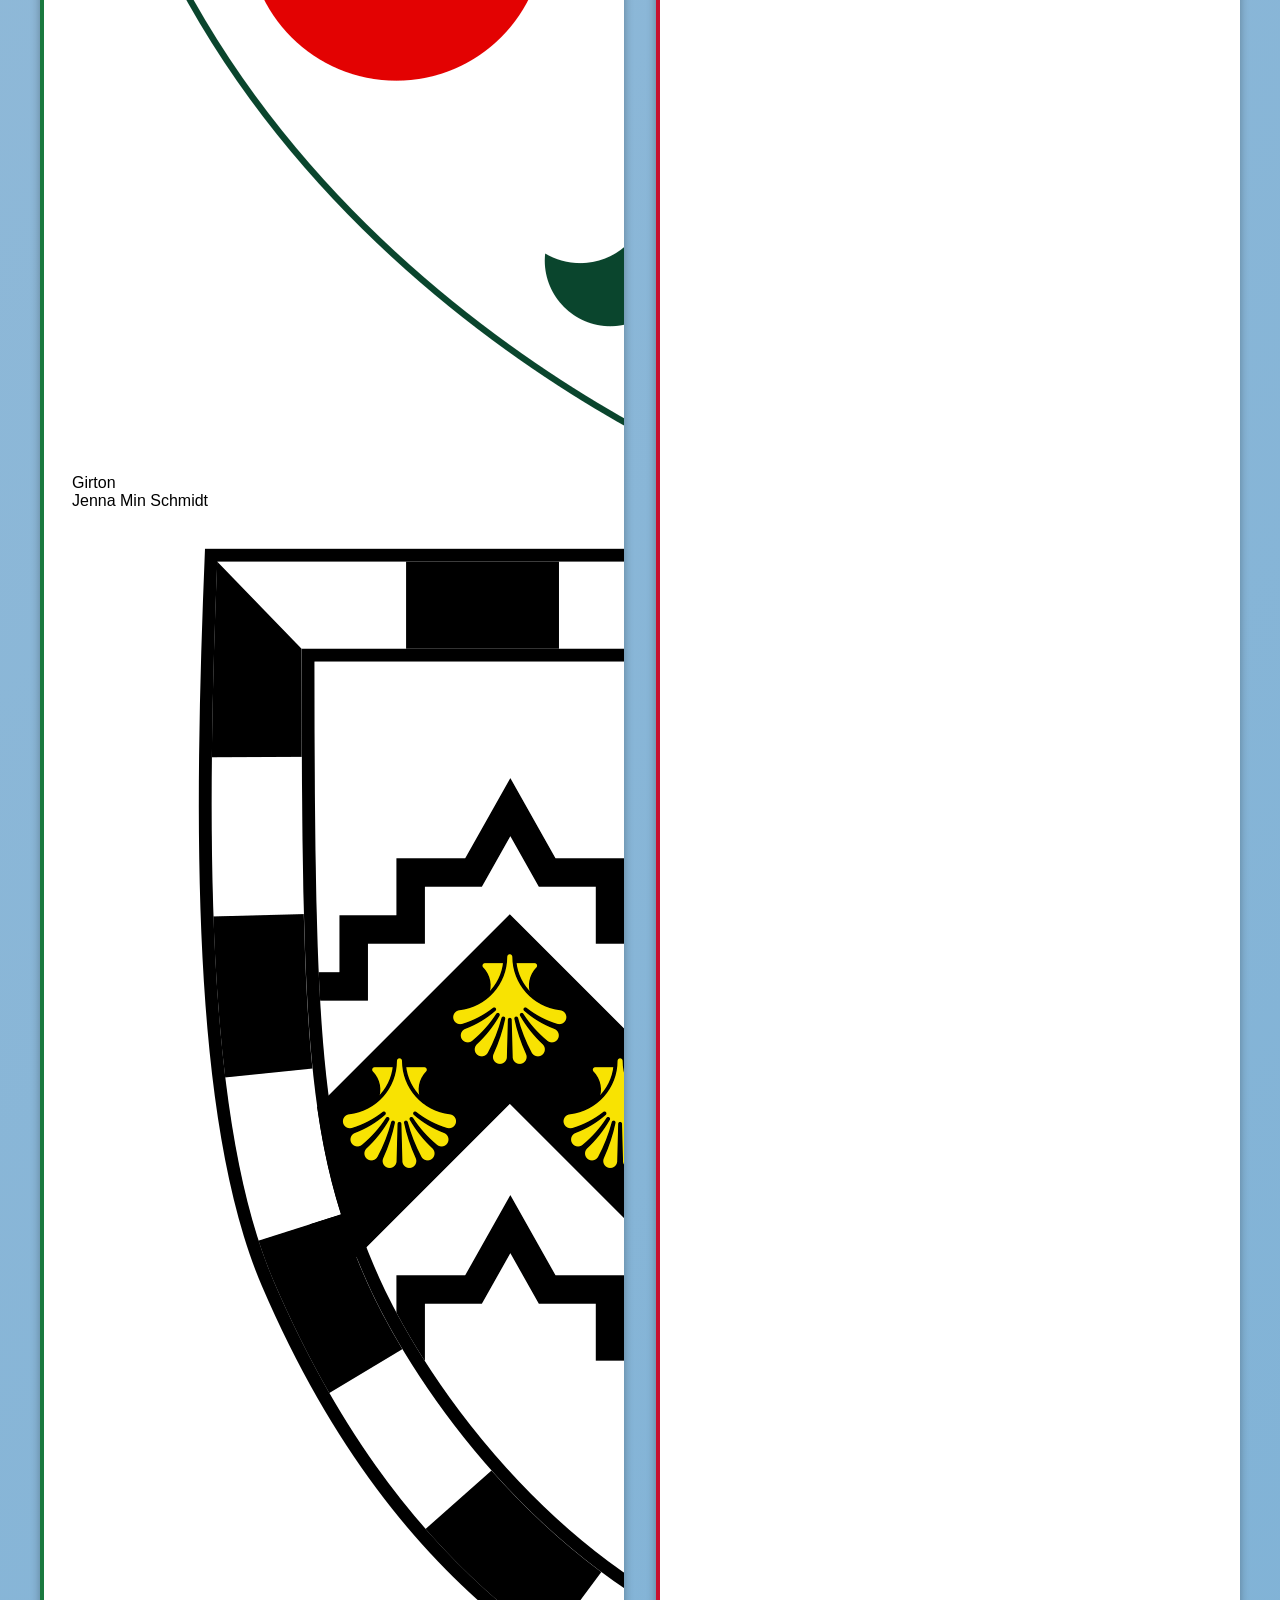
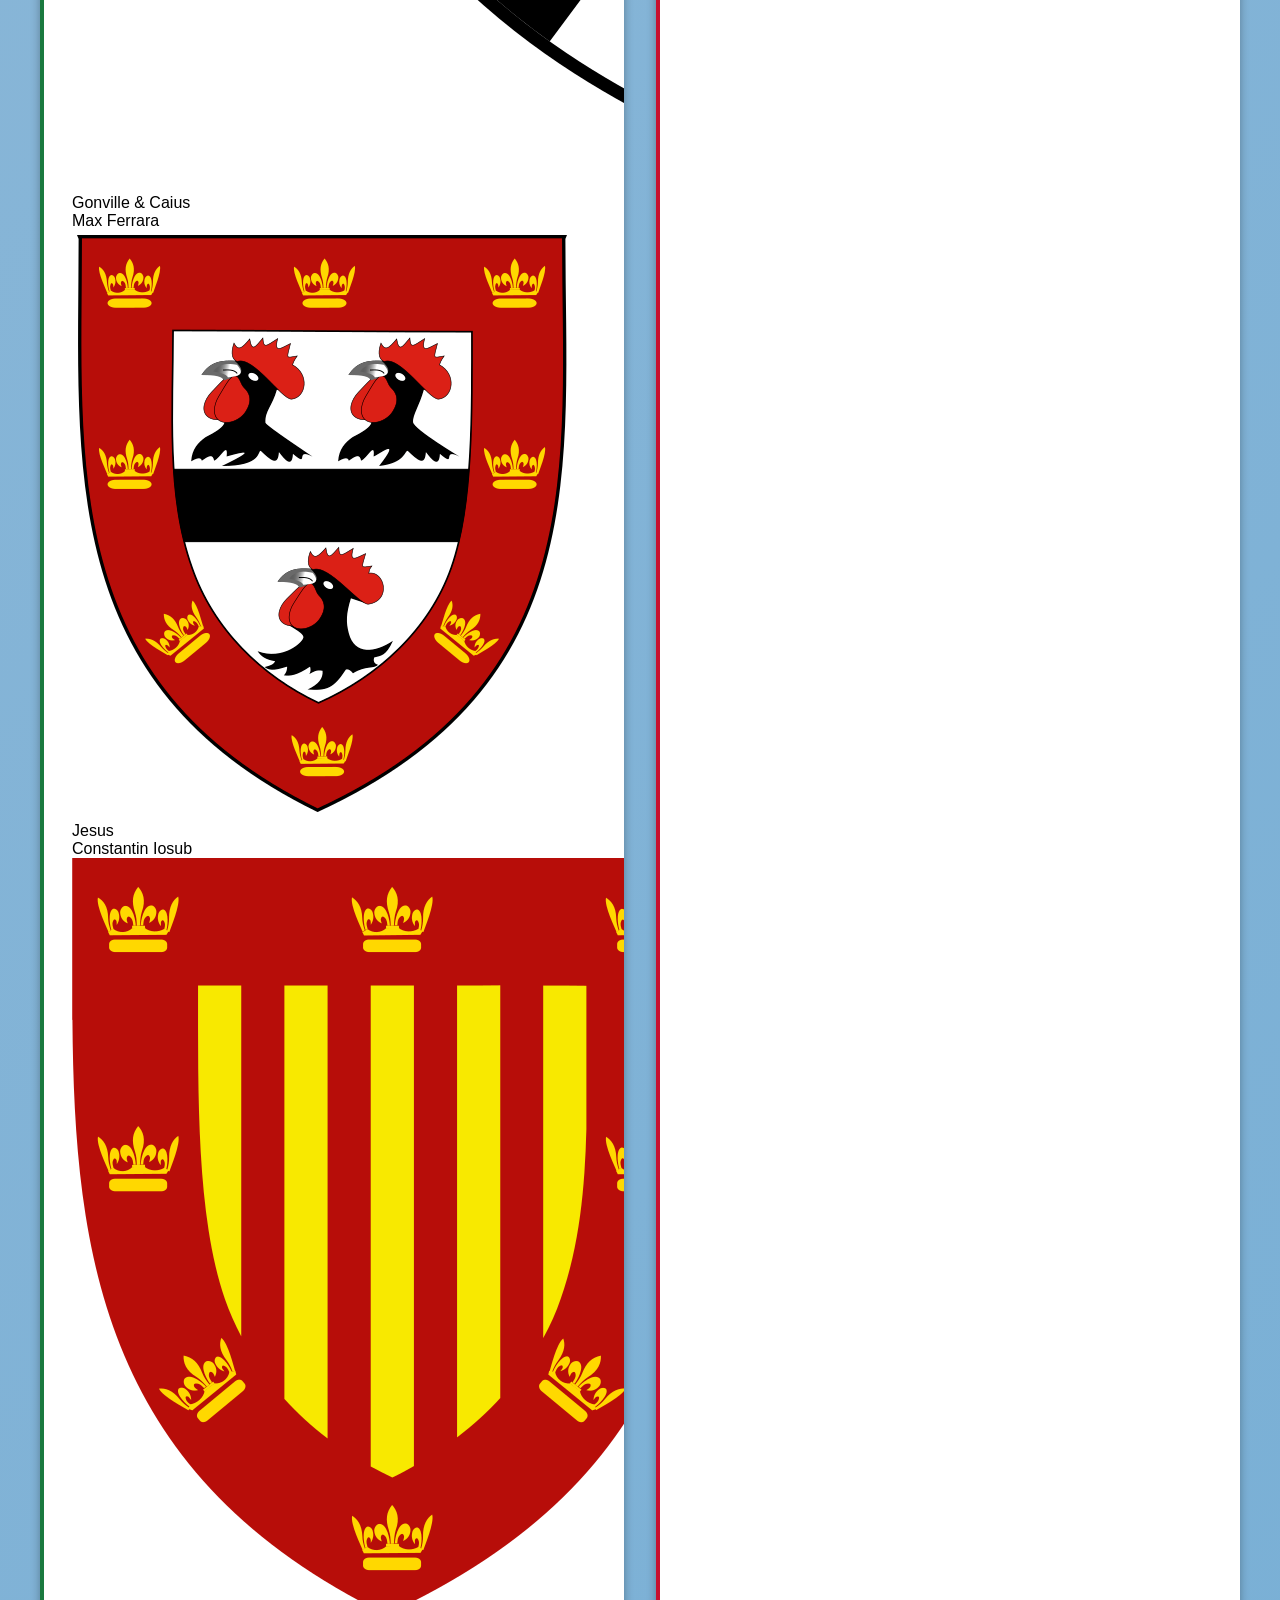
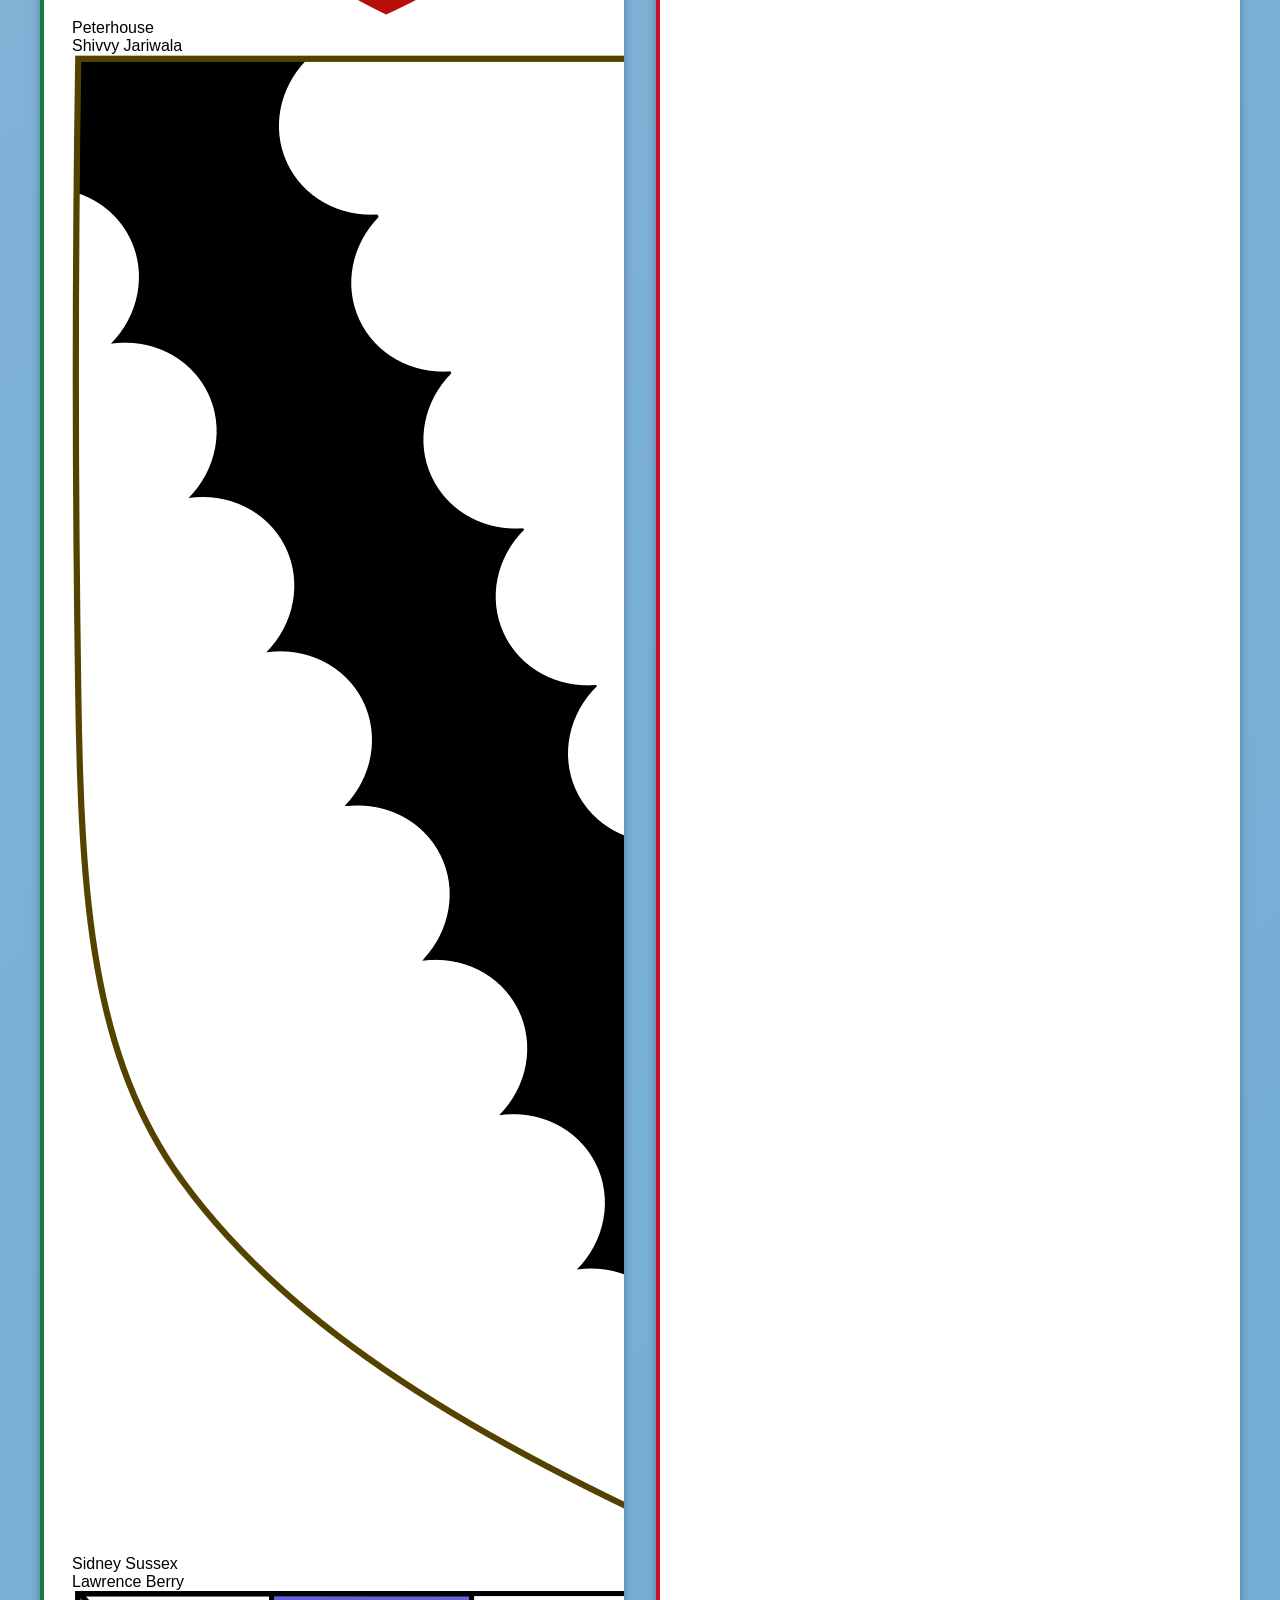
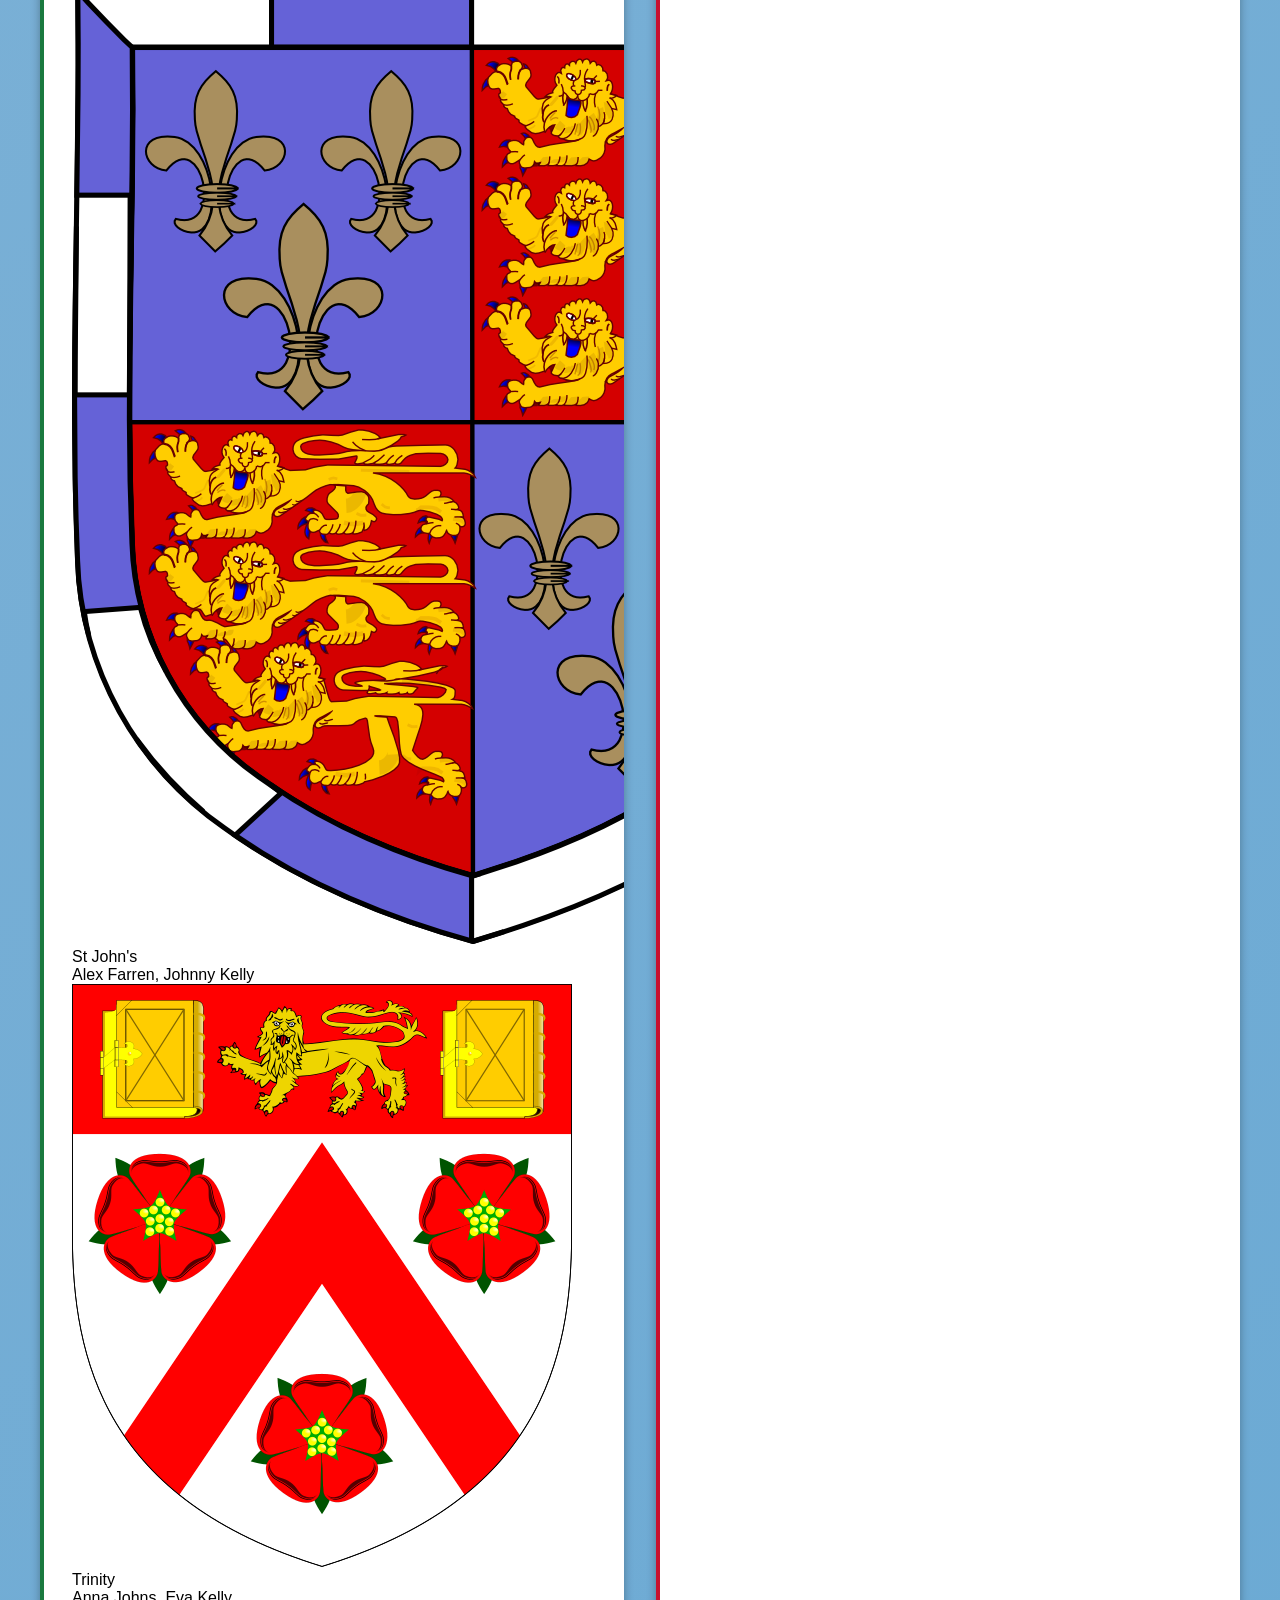
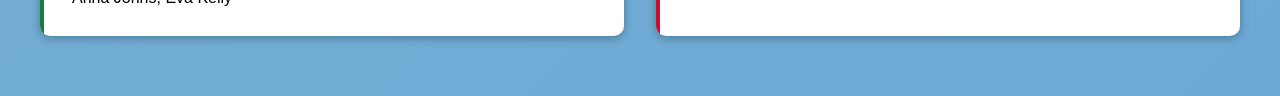
==== commit 51cfc36e: "Final test" ====
--- a/test/index.html
+++ b/test/index.html
@@ -15,19 +15,7 @@
     <style>
         /* ── DONATE LIVE (toggle) ── */
         .donate-button { display: block !important; }
-        .coming-soon-block { display: none !important; }
-
-        /* ── DONATE FLOW STYLES ── */
-
-        /* Leaderboard rows are now <a> elements */
-        a.college-item {
-            text-decoration: none;
-            color: inherit;
-            -webkit-tap-highlight-color: rgba(165, 28, 48, 0.08);
-        }
-        a.college-item:active {
-            background: rgba(165, 28, 48, 0.06) !important;
-        }
+        .coming-soon-block { display: flex !important; }
 
         /* ── FUNDRACE EXPLAINER — 2×2 grid revamp ── */
         .description.fe-revamp {
@@ -266,45 +254,18 @@
             margin-bottom: 0.3rem;
         }
 
-        /* Refresh button — lives inside the dark goal banner */
-        .leaderboard-refresh-btn {
-            background: none;
-            border: 1px solid rgba(255,255,255,0.25);
-            border-radius: 4px;
-            color: #ccc;
-            font-size: 1rem;
-            padding: 1px 7px;
-            cursor: pointer;
-            flex-shrink: 0;
-            line-height: 1.5;
-            transition: background 0.15s;
-            margin-left: 8px;
-        }
-        .leaderboard-refresh-btn:hover { background: rgba(255,255,255,0.1); }
-        .leaderboard-refresh-btn:disabled { opacity: 0.35; cursor: default; }
-
         /* Hero amount */
         .goal-hero {
             display: flex;
             align-items: baseline;
             gap: 0.4rem;
         }
-        .goal-raised { font-size: 1.9rem !important; font-weight: 800; color: #fff !important; line-height: 1; }
-        .goal-raised-label { font-size: 0.95rem; color: rgba(255,255,255,0.55); font-weight: 500; }
-        .goal-subtitle {
-            display: flex;
-            justify-content: space-between;
-            align-items: baseline;
-            font-size: 0.78rem;
-            color: rgba(255,255,255,0.4);
-            margin-bottom: 8px;
-            margin-top: 1px;
-        }
-        .goal-status {
-            font-size: 0.72rem;
-            color: rgba(255,255,255,0.4);
-            font-style: italic;
-        }
+        .goal-raised { font-size: 2.8rem !important; font-weight: 800; color: #fff !important; line-height: 1; }
+        .goal-raised-label { font-size: 1.1rem; color: rgba(255,255,255,0.55); font-weight: 500; }
+        .goal-confetti { font-size: 2.4rem; line-height: 1; align-self: center; }
+        #fe-total-raised { font-size: 1.7rem; }
+        .fe-stat--inline { display: flex; align-items: baseline; justify-content: center; gap: 0.3rem; }
+        .name-trophy { font-size: 1.9rem; line-height: 1; filter: drop-shadow(0 2px 4px rgba(180,130,0,0.5)); margin-left: 0.3rem; vertical-align: middle; }
 
         /* Donate button: full-width on mobile, anchored above leaderboard */
         .donate-button + .description { margin-top: 1.5rem; }
@@ -357,6 +318,9 @@
             .instagram-feed { flex: 0 0 auto !important; overflow: visible; }
             .feed-container { max-height: 400px; overflow-y: auto; overflow-x: hidden; }
             .feed-container .instagram-media { max-width: 100% !important; min-width: 0 !important; }
+            .goal-raised { font-size: 1.9rem !important; }
+            .goal-confetti { font-size: 1.7rem; }
+            .donate-button { padding: 12px 30px; font-size: 1em; }
         }
     </style>
 </head>
@@ -466,7 +430,7 @@
 
         <!-- DONATE BUTTON — top of page -->
         <button class="donate-button" onclick="(function(){ const el = document.getElementById('donate-btn-2'); const top = window.scrollY + el.getBoundingClientRect().top - window.innerHeight * 0.1; window.scrollTo({top, behavior:'smooth'}); })()">
-            ► Donate for your college ◄
+            ► See results ◄
         </button>
 
         <!-- DESCRIPTION — 2×2 grid revamp -->
@@ -479,14 +443,14 @@
             <div class="fe-grid">
                 <div class="fe-card fe-card--light">
                     <div class="fe-card-heading">🤝 Mission</div>
-                    <p>This is a <strong>good-faith</strong> fundraising competition between the 31 colleges of the University of Cambridge to show that students are engaged in giving back to the local community. The competition is decided by which college raises the most funds, with secret prizes for secondary goals too.</p>
+                    <p>This is a <strong>good-faith</strong> fundraising competition between students of the 31 colleges of the University of Cambridge to show that students are engaged in giving back to the local community. The competition is decided by which college raises the most funds, with secret prizes for secondary goals too.</p>
                     <a class="fe-insta-badge" href="https://www.instagram.com/cambridgefundrace" target="_blank" rel="noopener"><svg xmlns="http://www.w3.org/2000/svg" viewBox="0 0 24 24" width="16" height="16" aria-hidden="true" style="flex-shrink:0;display:block"><defs><linearGradient id="ig-g" x1="0%" y1="100%" x2="100%" y2="0%"><stop offset="0%" stop-color="#f09433"/><stop offset="25%" stop-color="#e6683c"/><stop offset="50%" stop-color="#dc2743"/><stop offset="75%" stop-color="#cc2366"/><stop offset="100%" stop-color="#bc1888"/></linearGradient></defs><path fill="url(#ig-g)" d="M12 2.163c3.204 0 3.584.012 4.85.07 3.252.148 4.771 1.691 4.919 4.919.058 1.265.069 1.645.069 4.849 0 3.205-.012 3.584-.069 4.849-.149 3.225-1.664 4.771-4.919 4.919-1.266.058-1.644.07-4.85.07-3.204 0-3.584-.012-4.849-.07-3.26-.149-4.771-1.699-4.919-4.92-.058-1.265-.07-1.644-.07-4.849 0-3.204.013-3.583.07-4.849.149-3.227 1.664-4.771 4.919-4.919 1.266-.057 1.645-.069 4.849-.069zm0-2.163c-3.259 0-3.667.014-4.947.072-4.358.2-6.78 2.618-6.98 6.98-.059 1.281-.073 1.689-.073 4.948 0 3.259.014 3.668.072 4.948.2 4.358 2.618 6.78 6.98 6.98 1.281.058 1.689.072 4.948.072 3.259 0 3.668-.014 4.948-.072 4.354-.2 6.782-2.618 6.979-6.98.059-1.28.073-1.689.073-4.948 0-3.259-.014-3.667-.072-4.947-.196-4.354-2.617-6.78-6.979-6.98-1.281-.059-1.69-.073-4.949-.073zm0 5.838c-3.403 0-6.162 2.759-6.162 6.162s2.759 6.163 6.162 6.163 6.162-2.759 6.162-6.163c0-3.403-2.759-6.162-6.162-6.162zm0 10.162c-2.209 0-4-1.79-4-4 0-2.209 1.791-4 4-4s4 1.791 4 4c0 2.21-1.791 4-4 4zm6.406-11.845c-.796 0-1.441.645-1.441 1.44s.645 1.44 1.441 1.44c.795 0 1.439-.645 1.439-1.44s-.644-1.44-1.439-1.44z"/></svg> @cambridgefundrace</a>
                 </div>
                 <div class="fe-card fe-card--light">
                     <div class="fe-card-heading">🏠 Cause</div>
                     <p>All funds go directly to <strong><a class="wc-link" href="https://wintercomfort.org.uk/about-us/" target="_blank" rel="noopener">Wintercomfort</a></strong>, who have helped those in need of shelter, food and clothes in Cambridge for 30+ years.
                     Last year, Wintercomfort supported 800 people, including 100+ women through their day centre which provides essential welfare year-round.</p>
-                    <a class="fe-insta-badge" href="https://www.instagram.com/wintercomfortforthehomeless" target="_blank" rel="noopener"><svg xmlns="http://www.w3.org/2000/svg" viewBox="0 0 24 24" width="16" height="16" aria-hidden="true" style="flex-shrink:0;display:block"><defs><linearGradient id="ig-g2" x1="0%" y1="100%" x2="100%" y2="0%"><stop offset="0%" stop-color="#f09433"/><stop offset="25%" stop-color="#e6683c"/><stop offset="50%" stop-color="#dc2743"/><stop offset="75%" stop-color="#cc2366"/><stop offset="100%" stop-color="#bc1888"/></linearGradient></defs><path fill="url(#ig-g2)" d="M12 2.163c3.204 0 3.584.012 4.85.07 3.252.148 4.771 1.691 4.919 4.919.058 1.265.069 1.645.069 4.849 0 3.205-.012 3.584-.069 4.849-.149 3.225-1.664 4.771-4.919 4.919-1.266.058-1.644.07-4.85.07-3.204 0-3.584-.012-4.849-.07-3.26-.149-4.771-1.699-4.919-4.92-.058-1.265-.07-1.644-.07-4.849 0-3.204.013-3.583.07-4.849.149-3.227 1.664-4.771 4.919-4.919 1.266-.057 1.645-.069 4.849-.069zm0-2.163c-3.259 0-3.667.014-4.947.072-4.358.2-6.78 2.618-6.98 6.98-.059 1.281-.073 1.689-.073 4.948 0 3.259.014 3.668.072 4.948.2 4.358 2.618 6.78 6.98 6.98 1.281.058 1.689.072 4.948.072 3.259 0 3.668-.014 4.948-.072 4.354-.2 6.782-2.618 6.979-6.98.059-1.28.073-1.689.073-4.948 0-3.259-.014-3.667-.072-4.947-.196-4.354-2.617-6.78-6.979-6.98-1.281-.059-1.69-.073-4.949-.073zm0 5.838c-3.403 0-6.162 2.759-6.162 6.162s2.759 6.163 6.162 6.163 6.162-2.759 6.162-6.163c0-3.403-2.759-6.162-6.162-6.162zm0 10.162c-2.209 0-4-1.79-4-4 0-2.209 1.791-4 4-4s4 1.791 4 4c0 2.21-1.791 4-4 4zm6.406-11.845c-.796 0-1.441.645-1.441 1.44s.645 1.44 1.441 1.44c.795 0 1.439-.645 1.439-1.44s-.644-1.44-1.439-1.44z"/></svg> @wintercomfortforthehomeless</a>
+                    <a class="fe-insta-badge" href="https://www.instagram.com/wintercomfortcambridge" target="_blank" rel="noopener"><svg xmlns="http://www.w3.org/2000/svg" viewBox="0 0 24 24" width="16" height="16" aria-hidden="true" style="flex-shrink:0;display:block"><defs><linearGradient id="ig-g2" x1="0%" y1="100%" x2="100%" y2="0%"><stop offset="0%" stop-color="#f09433"/><stop offset="25%" stop-color="#e6683c"/><stop offset="50%" stop-color="#dc2743"/><stop offset="75%" stop-color="#cc2366"/><stop offset="100%" stop-color="#bc1888"/></linearGradient></defs><path fill="url(#ig-g2)" d="M12 2.163c3.204 0 3.584.012 4.85.07 3.252.148 4.771 1.691 4.919 4.919.058 1.265.069 1.645.069 4.849 0 3.205-.012 3.584-.069 4.849-.149 3.225-1.664 4.771-4.919 4.919-1.266.058-1.644.07-4.85.07-3.204 0-3.584-.012-4.849-.07-3.26-.149-4.771-1.699-4.919-4.92-.058-1.265-.07-1.644-.07-4.849 0-3.204.013-3.583.07-4.849.149-3.227 1.664-4.771 4.919-4.919 1.266-.057 1.645-.069 4.849-.069zm0-2.163c-3.259 0-3.667.014-4.947.072-4.358.2-6.78 2.618-6.98 6.98-.059 1.281-.073 1.689-.073 4.948 0 3.259.014 3.668.072 4.948.2 4.358 2.618 6.78 6.98 6.98 1.281.058 1.689.072 4.948.072 3.259 0 3.668-.014 4.948-.072 4.354-.2 6.782-2.618 6.979-6.98.059-1.28.073-1.689.073-4.948 0-3.259-.014-3.667-.072-4.947-.196-4.354-2.617-6.78-6.979-6.98-1.281-.059-1.69-.073-4.949-.073zm0 5.838c-3.403 0-6.162 2.759-6.162 6.162s2.759 6.163 6.162 6.163 6.162-2.759 6.162-6.163c0-3.403-2.759-6.162-6.162-6.162zm0 10.162c-2.209 0-4-1.79-4-4 0-2.209 1.791-4 4-4s4 1.791 4 4c0 2.21-1.791 4-4 4zm6.406-11.845c-.796 0-1.441.645-1.441 1.44s.645 1.44 1.441 1.44c.795 0 1.439-.645 1.439-1.44s-.644-1.44-1.439-1.44z"/></svg> @wintercomfortcambridge</a>
                 </div>
             </div>
 
@@ -497,7 +461,6 @@
                     <ul>
                         <li>Each college is represented by 1-2 students who volunteer as <strong>FundRacers</strong></li>
                         <li>FundRacers will represent their college online and must organise at least 1 event</li>
-                        <li>Each college will aim to raise <strong>£200</strong>, so we all participate together</li>
                         <li>We encourage donations of <strong>£5</strong> so everyone (especially students) can contribute</li>
                     </ul>
                 </div>
@@ -523,9 +486,9 @@
                             <div class="fe-stat-value" id="fe-day-counter">—</div>
                         </div>
                         <div class="fe-stat-divider"></div>
-                        <div class="fe-stat">
+                        <div class="fe-stat fe-stat--inline">
                             <div class="fe-stat-value" id="fe-total-raised">£—</div>
-                            <div class="fe-stat-label">raised so far</div>
+                            <div class="fe-stat-label">raised</div>
                         </div>
                     </div>
                 </div>
@@ -592,15 +555,14 @@
 
         <!-- DONATE BUTTON — scrolls to leaderboard -->
         <button id="donate-btn-2" class="donate-button" onclick="document.getElementById('leaderboard-section').scrollIntoView({behavior:'smooth'})">
-            Tap/click your college ↓
+            Final Leaderboard ↓
         </button>
 
-        <!-- COMING SOON (hidden in this test file) -->
+        <!-- THANK YOU BLOCK -->
         <div class="coming-soon-block">
-            <div class="cs-flag">🏁</div>
-            <h2>Coming <span>Soon</span></h2>
-            <p>The donation link will go live when the FundRace starts.</p>
-            <div class="cs-date">April 2026</div>
+            <div class="cs-flag">🙏</div>
+            <h2>Thank <span>You</span></h2>
+            <p>To every student who donated, fundraised, or simply spread the word.<br>You've helped show that Cambridge students care about the local community and harness our college rivalries for good.</p>
         </div>
 
         <!-- MAIN CONTENT: leaderboard + prizes + feed -->
@@ -616,29 +578,30 @@
                     <ul>
                         <li>
                             <span class="goal-text">Fastest college to raise £200</span>
-                            <span class="prize">???</span>
+                            <span class="prize">St. John's — Day 17</span>
                         </li>
                         <li>
                             <span class="goal-text">Biggest single donation</span>
-                            <span class="prize">???</span>
+                            <span class="prize">Selwyn — £146 from Albie Esparza</span>
+                        </li>
+                        <li>
+                            <span class="goal-text">Most individual donations</span>
+                            <span class="prize">Gonville &amp; Caius — 64 donations</span>
                         </li>
                         <li>
                             <span class="goal-text">Most creative fundraising event</span>
-                            <span class="prize">???</span>
+                            <span class="prize">To be announced...</span>
                         </li>
-                        <li>
-                            <span class="goal-text">Highest college participation rate</span>
-                            <span class="prize">???</span>
-                        </li>
-                        <li>
+                        <!-- <li>
                             <span class="goal-text">Best social media engagement</span>
                             <span class="prize">???</span>
-                        </li>
+                        </li> -->
                     </ul>
                 </div>
                 <div class="instagram-feed">
                     <h2>Instagram Feed</h2>
                     <div class="feed-container">
+                        <blockquote class="instagram-media" data-instgrm-captioned data-instgrm-permalink="https://www.instagram.com/reel/DXzq8p7tFoS/?utm_source=ig_embed&amp;utm_campaign=loading" data-instgrm-version="14" style=" background:#FFF; border:0; border-radius:3px; box-shadow:0 0 1px 0 rgba(0,0,0,0.5),0 1px 10px 0 rgba(0,0,0,0.15); margin: 1px; max-width:540px; min-width:326px; padding:0; width:99.375%; width:-webkit-calc(100% - 2px); width:calc(100% - 2px);"><div style="padding:16px;"> <a href="https://www.instagram.com/reel/DXzq8p7tFoS/?utm_source=ig_embed&amp;utm_campaign=loading" style=" background:#FFFFFF; line-height:0; padding:0 0; text-align:center; text-decoration:none; width:100%;" target="_blank"> <div style=" display: flex; flex-direction: row; align-items: center;"> <div style="background-color: #F4F4F4; border-radius: 50%; flex-grow: 0; height: 40px; margin-right: 14px; width: 40px;"></div> <div style="display: flex; flex-direction: column; flex-grow: 1; justify-content: center;"> <div style=" background-color: #F4F4F4; border-radius: 4px; flex-grow: 0; height: 14px; margin-bottom: 6px; width: 100px;"></div> <div style=" background-color: #F4F4F4; border-radius: 4px; flex-grow: 0; height: 14px; width: 60px;"></div></div></div><div style="padding: 19% 0;"></div> <div style="display:block; height:50px; margin:0 auto 12px; width:50px;"><svg width="50px" height="50px" viewBox="0 0 60 60" version="1.1" xmlns="https://www.w3.org/2000/svg" xmlns:xlink="https://www.w3.org/1999/xlink"><g stroke="none" stroke-width="1" fill="none" fill-rule="evenodd"><g transform="translate(-511.000000, -20.000000)" fill="#000000"><g><path d="M556.869,30.41 C554.814,30.41 553.148,32.076 553.148,34.131 C553.148,36.186 554.814,37.852 556.869,37.852 C558.924,37.852 560.59,36.186 560.59,34.131 C560.59,32.076 558.924,30.41 556.869,30.41 M541,60.657 C535.114,60.657 530.342,55.887 530.342,50 C530.342,44.114 535.114,39.342 541,39.342 C546.887,39.342 551.658,44.114 551.658,50 C551.658,55.887 546.887,60.657 541,60.657 M541,33.886 C532.1,33.886 524.886,41.1 524.886,50 C524.886,58.899 532.1,66.113 541,66.113 C549.9,66.113 557.115,58.899 557.115,50 C557.115,41.1 549.9,33.886 541,33.886 M565.378,62.101 C565.244,65.022 564.756,66.606 564.346,67.663 C563.803,69.06 563.154,70.057 562.106,71.106 C561.058,72.155 560.06,72.803 558.662,73.347 C557.607,73.757 556.021,74.244 553.102,74.378 C549.944,74.521 548.997,74.552 541,74.552 C533.003,74.552 532.056,74.521 528.898,74.378 C525.979,74.244 524.393,73.757 523.338,73.347 C521.94,72.803 520.942,72.155 519.894,71.106 C518.846,70.057 518.197,69.06 517.654,67.663 C517.244,66.606 516.755,65.022 516.623,62.101 C516.479,58.943 516.448,57.996 516.448,50 C516.448,42.003 516.479,41.056 516.623,37.899 C516.755,34.978 517.244,33.391 517.654,32.338 C518.197,30.938 518.846,29.942 519.894,28.894 C520.942,27.846 521.94,27.196 523.338,26.654 C524.393,26.244 525.979,25.756 528.898,25.623 C532.057,25.479 533.004,25.448 541,25.448 C548.997,25.448 549.943,25.479 553.102,25.623 C556.021,25.756 557.607,26.244 558.662,26.654 C560.06,27.196 561.058,27.846 562.106,28.894 C563.154,29.942 563.803,30.938 564.346,32.338 C564.756,33.391 565.244,34.978 565.378,37.899 C565.522,41.056 565.552,42.003 565.552,50 C565.552,57.996 565.522,58.943 565.378,62.101 M570.82,37.631 C570.674,34.438 570.167,32.258 569.425,30.349 C568.659,28.377 567.633,26.702 565.965,25.035 C564.297,23.368 562.623,22.342 560.652,21.575 C558.743,20.834 556.562,20.326 553.369,20.18 C550.169,20.033 549.148,20 541,20 C532.853,20 531.831,20.033 528.631,20.18 C525.438,20.326 523.257,20.834 521.349,21.575 C519.376,22.342 517.703,23.368 516.035,25.035 C514.368,26.702 513.342,28.377 512.574,30.349 C511.834,32.258 511.326,34.438 511.181,37.631 C511.035,40.831 511,41.851 511,50 C511,58.147 511.035,59.17 511.181,62.369 C511.326,65.562 511.834,67.743 512.574,69.651 C513.342,71.625 514.368,73.296 516.035,74.965 C517.703,76.634 519.376,77.658 521.349,78.425 C523.257,79.167 525.438,79.673 528.631,79.82 C531.831,79.965 532.853,80.001 541,80.001 C549.148,80.001 550.169,79.965 553.369,79.82 C556.562,79.673 558.743,79.167 560.652,78.425 C562.623,77.658 564.297,76.634 565.965,74.965 C567.633,73.296 568.659,71.625 569.425,69.651 C570.167,67.743 570.674,65.562 570.82,62.369 C570.966,59.17 571,58.147 571,50 C571,41.851 570.966,40.831 570.82,37.631"></path></g></g></g></svg></div><div style="padding-top: 8px;"> <div style=" color:#3897f0; font-family:Arial,sans-serif; font-size:14px; font-style:normal; font-weight:550; line-height:18px;">View this post on Instagram</div></div><div style="padding: 12.5% 0;"></div> <div style="display: flex; flex-direction: row; margin-bottom: 14px; align-items: center;"><div> <div style="background-color: #F4F4F4; border-radius: 50%; height: 12.5px; width: 12.5px; transform: translateX(0px) translateY(7px);"></div> <div style="background-color: #F4F4F4; height: 12.5px; transform: rotate(-45deg) translateX(3px) translateY(1px); width: 12.5px; flex-grow: 0; margin-right: 14px; margin-left: 2px;"></div> <div style="background-color: #F4F4F4; border-radius: 50%; height: 12.5px; width: 12.5px; transform: translateX(9px) translateY(-18px);"></div></div><div style="margin-left: 8px;"> <div style=" background-color: #F4F4F4; border-radius: 50%; flex-grow: 0; height: 20px; width: 20px;"></div> <div style=" width: 0; height: 0; border-top: 2px solid transparent; border-left: 6px solid #f4f4f4; border-bottom: 2px solid transparent; transform: translateX(16px) translateY(-4px) rotate(30deg)"></div></div><div style="margin-left: auto;"> <div style=" width: 0px; border-top: 8px solid #F4F4F4; border-right: 8px solid transparent; transform: translateY(16px);"></div> <div style=" background-color: #F4F4F4; flex-grow: 0; height: 12px; width: 16px; transform: translateY(-4px);"></div> <div style=" width: 0; height: 0; border-top: 8px solid #F4F4F4; border-left: 8px solid transparent; transform: translateY(-4px) translateX(8px);"></div></div></div> <div style="display: flex; flex-direction: column; flex-grow: 1; justify-content: center; margin-bottom: 24px;"> <div style=" background-color: #F4F4F4; border-radius: 4px; flex-grow: 0; height: 14px; margin-bottom: 6px; width: 224px;"></div> <div style=" background-color: #F4F4F4; border-radius: 4px; flex-grow: 0; height: 14px; width: 144px;"></div></div></a><p style=" color:#c9c8cd; font-family:Arial,sans-serif; font-size:14px; line-height:17px; margin-bottom:0; margin-top:8px; overflow:hidden; padding:8px 0 7px; text-align:center; text-overflow:ellipsis; white-space:nowrap;"><a href="https://www.instagram.com/reel/DXzq8p7tFoS/?utm_source=ig_embed&amp;utm_campaign=loading" style=" color:#c9c8cd; font-family:Arial,sans-serif; font-size:14px; font-style:normal; font-weight:normal; line-height:17px; text-decoration:none;" target="_blank">A post shared by Cambridge FundRace (@cambridgefundrace)</a></p></div></blockquote>
                         <blockquote class="instagram-media" data-instgrm-captioned data-instgrm-permalink="https://www.instagram.com/reel/DW_UbKLty8V/?utm_source=ig_embed&amp;utm_campaign=loading" data-instgrm-version="14" style=" background:#FFF; border:0; border-radius:3px; box-shadow:0 0 1px 0 rgba(0,0,0,0.5),0 1px 10px 0 rgba(0,0,0,0.15); margin: 1px; max-width:540px; min-width:326px; padding:0; width:99.375%; width:-webkit-calc(100% - 2px); width:calc(100% - 2px);"><div style="padding:16px;"> <a href="https://www.instagram.com/reel/DW_UbKLty8V/?utm_source=ig_embed&amp;utm_campaign=loading" style=" background:#FFFFFF; line-height:0; padding:0 0; text-align:center; text-decoration:none; width:100%;" target="_blank"> <div style=" display: flex; flex-direction: row; align-items: center;"> <div style="background-color: #F4F4F4; border-radius: 50%; flex-grow: 0; height: 40px; margin-right: 14px; width: 40px;"></div> <div style="display: flex; flex-direction: column; flex-grow: 1; justify-content: center;"> <div style=" background-color: #F4F4F4; border-radius: 4px; flex-grow: 0; height: 14px; margin-bottom: 6px; width: 100px;"></div> <div style=" background-color: #F4F4F4; border-radius: 4px; flex-grow: 0; height: 14px; width: 60px;"></div></div></div><div style="padding: 19% 0;"></div> <div style="display:block; height:50px; margin:0 auto 12px; width:50px;"><svg width="50px" height="50px" viewBox="0 0 60 60" version="1.1" xmlns="https://www.w3.org/2000/svg" xmlns:xlink="https://www.w3.org/1999/xlink"><g stroke="none" stroke-width="1" fill="none" fill-rule="evenodd"><g transform="translate(-511.000000, -20.000000)" fill="#000000"><g><path d="M556.869,30.41 C554.814,30.41 553.148,32.076 553.148,34.131 C553.148,36.186 554.814,37.852 556.869,37.852 C558.924,37.852 560.59,36.186 560.59,34.131 C560.59,32.076 558.924,30.41 556.869,30.41 M541,60.657 C535.114,60.657 530.342,55.887 530.342,50 C530.342,44.114 535.114,39.342 541,39.342 C546.887,39.342 551.658,44.114 551.658,50 C551.658,55.887 546.887,60.657 541,60.657 M541,33.886 C532.1,33.886 524.886,41.1 524.886,50 C524.886,58.899 532.1,66.113 541,66.113 C549.9,66.113 557.115,58.899 557.115,50 C557.115,41.1 549.9,33.886 541,33.886 M565.378,62.101 C565.244,65.022 564.756,66.606 564.346,67.663 C563.803,69.06 563.154,70.057 562.106,71.106 C561.058,72.155 560.06,72.803 558.662,73.347 C557.607,73.757 556.021,74.244 553.102,74.378 C549.944,74.521 548.997,74.552 541,74.552 C533.003,74.552 532.056,74.521 528.898,74.378 C525.979,74.244 524.393,73.757 523.338,73.347 C521.94,72.803 520.942,72.155 519.894,71.106 C518.846,70.057 518.197,69.06 517.654,67.663 C517.244,66.606 516.755,65.022 516.623,62.101 C516.479,58.943 516.448,57.996 516.448,50 C516.448,42.003 516.479,41.056 516.623,37.899 C516.755,34.978 517.244,33.391 517.654,32.338 C518.197,30.938 518.846,29.942 519.894,28.894 C520.942,27.846 521.94,27.196 523.338,26.654 C524.393,26.244 525.979,25.756 528.898,25.623 C532.057,25.479 533.004,25.448 541,25.448 C548.997,25.448 549.943,25.479 553.102,25.623 C556.021,25.756 557.607,26.244 558.662,26.654 C560.06,27.196 561.058,27.846 562.106,28.894 C563.154,29.942 563.803,30.938 564.346,32.338 C564.756,33.391 565.244,34.978 565.378,37.899 C565.522,41.056 565.552,42.003 565.552,50 C565.552,57.996 565.522,58.943 565.378,62.101 M570.82,37.631 C570.674,34.438 570.167,32.258 569.425,30.349 C568.659,28.377 567.633,26.702 565.965,25.035 C564.297,23.368 562.623,22.342 560.652,21.575 C558.743,20.834 556.562,20.326 553.369,20.18 C550.169,20.033 549.148,20 541,20 C532.853,20 531.831,20.033 528.631,20.18 C525.438,20.326 523.257,20.834 521.349,21.575 C519.376,22.342 517.703,23.368 516.035,25.035 C514.368,26.702 513.342,28.377 512.574,30.349 C511.834,32.258 511.326,34.438 511.181,37.631 C511.035,40.831 511,41.851 511,50 C511,58.147 511.035,59.17 511.181,62.369 C511.326,65.562 511.834,67.743 512.574,69.651 C513.342,71.625 514.368,73.296 516.035,74.965 C517.703,76.634 519.376,77.658 521.349,78.425 C523.257,79.167 525.438,79.673 528.631,79.82 C531.831,79.965 532.853,80.001 541,80.001 C549.148,80.001 550.169,79.965 553.369,79.82 C556.562,79.673 558.743,79.167 560.652,78.425 C562.623,77.658 564.297,76.634 565.965,74.965 C567.633,73.296 568.659,71.625 569.425,69.651 C570.167,67.743 570.674,65.562 570.82,62.369 C570.966,59.17 571,58.147 571,50 C571,41.851 570.966,40.831 570.82,37.631"></path></g></g></g></svg></div><div style="padding-top: 8px;"> <div style=" color:#3897f0; font-family:Arial,sans-serif; font-size:14px; font-style:normal; font-weight:550; line-height:18px;">View this post on Instagram</div></div><div style="padding: 12.5% 0;"></div> <div style="display: flex; flex-direction: row; margin-bottom: 14px; align-items: center;"><div> <div style="background-color: #F4F4F4; border-radius: 50%; height: 12.5px; width: 12.5px; transform: translateX(0px) translateY(7px);"></div> <div style="background-color: #F4F4F4; height: 12.5px; transform: rotate(-45deg) translateX(3px) translateY(1px); width: 12.5px; flex-grow: 0; margin-right: 14px; margin-left: 2px;"></div> <div style="background-color: #F4F4F4; border-radius: 50%; height: 12.5px; width: 12.5px; transform: translateX(9px) translateY(-18px);"></div></div><div style="margin-left: 8px;"> <div style=" background-color: #F4F4F4; border-radius: 50%; flex-grow: 0; height: 20px; width: 20px;"></div> <div style=" width: 0; height: 0; border-top: 2px solid transparent; border-left: 6px solid #f4f4f4; border-bottom: 2px solid transparent; transform: translateX(16px) translateY(-4px) rotate(30deg)"></div></div><div style="margin-left: auto;"> <div style=" width: 0px; border-top: 8px solid #F4F4F4; border-right: 8px solid transparent; transform: translateY(16px);"></div> <div style=" background-color: #F4F4F4; flex-grow: 0; height: 12px; width: 16px; transform: translateY(-4px);"></div> <div style=" width: 0; height: 0; border-top: 8px solid #F4F4F4; border-left: 8px solid transparent; transform: translateY(-4px) translateX(8px);"></div></div></div> <div style="display: flex; flex-direction: column; flex-grow: 1; justify-content: center; margin-bottom: 24px;"> <div style=" background-color: #F4F4F4; border-radius: 4px; flex-grow: 0; height: 14px; margin-bottom: 6px; width: 224px;"></div> <div style=" background-color: #F4F4F4; border-radius: 4px; flex-grow: 0; height: 14px; width: 144px;"></div></div></a><p style=" color:#c9c8cd; font-family:Arial,sans-serif; font-size:14px; line-height:17px; margin-bottom:0; margin-top:8px; overflow:hidden; padding:8px 0 7px; text-align:center; text-overflow:ellipsis; white-space:nowrap;"><a href="https://www.instagram.com/reel/DW_UbKLty8V/?utm_source=ig_embed&amp;utm_campaign=loading" style=" color:#c9c8cd; font-family:Arial,sans-serif; font-size:14px; font-style:normal; font-weight:normal; line-height:17px; text-decoration:none;" target="_blank">A post shared by Cambridge FundRace (@cambridgefundrace)</a></p></div></blockquote>
                         <blockquote class="instagram-media" data-instgrm-captioned data-instgrm-permalink="https://www.instagram.com/p/DWrCZ5ODEzk/?utm_source=ig_embed&amp;utm_campaign=loading" data-instgrm-version="14" style=" background:#FFF; border:0; border-radius:3px; box-shadow:0 0 1px 0 rgba(0,0,0,0.5),0 1px 10px 0 rgba(0,0,0,0.15); margin: 1px; max-width:540px; min-width:326px; padding:0; width:99.375%; width:-webkit-calc(100% - 2px); width:calc(100% - 2px);"><div style="padding:16px;"> <a href="https://www.instagram.com/p/DWrCZ5ODEzk/?utm_source=ig_embed&amp;utm_campaign=loading" style=" background:#FFFFFF; line-height:0; padding:0 0; text-align:center; text-decoration:none; width:100%;" target="_blank"> <div style=" display: flex; flex-direction: row; align-items: center;"> <div style="background-color: #F4F4F4; border-radius: 50%; flex-grow: 0; height: 40px; margin-right: 14px; width: 40px;"></div> <div style="display: flex; flex-direction: column; flex-grow: 1; justify-content: center;"> <div style=" background-color: #F4F4F4; border-radius: 4px; flex-grow: 0; height: 14px; margin-bottom: 6px; width: 100px;"></div> <div style=" background-color: #F4F4F4; border-radius: 4px; flex-grow: 0; height: 14px; width: 60px;"></div></div></div><div style="padding: 19% 0;"></div> <div style="display:block; height:50px; margin:0 auto 12px; width:50px;"><svg width="50px" height="50px" viewBox="0 0 60 60" version="1.1" xmlns="https://www.w3.org/2000/svg" xmlns:xlink="https://www.w3.org/1999/xlink"><g stroke="none" stroke-width="1" fill="none" fill-rule="evenodd"><g transform="translate(-511.000000, -20.000000)" fill="#000000"><g><path d="M556.869,30.41 C554.814,30.41 553.148,32.076 553.148,34.131 C553.148,36.186 554.814,37.852 556.869,37.852 C558.924,37.852 560.59,36.186 560.59,34.131 C560.59,32.076 558.924,30.41 556.869,30.41 M541,60.657 C535.114,60.657 530.342,55.887 530.342,50 C530.342,44.114 535.114,39.342 541,39.342 C546.887,39.342 551.658,44.114 551.658,50 C551.658,55.887 546.887,60.657 541,60.657 M541,33.886 C532.1,33.886 524.886,41.1 524.886,50 C524.886,58.899 532.1,66.113 541,66.113 C549.9,66.113 557.115,58.899 557.115,50 C557.115,41.1 549.9,33.886 541,33.886 M565.378,62.101 C565.244,65.022 564.756,66.606 564.346,67.663 C563.803,69.06 563.154,70.057 562.106,71.106 C561.058,72.155 560.06,72.803 558.662,73.347 C557.607,73.757 556.021,74.244 553.102,74.378 C549.944,74.521 548.997,74.552 541,74.552 C533.003,74.552 532.056,74.521 528.898,74.378 C525.979,74.244 524.393,73.757 523.338,73.347 C521.94,72.803 520.942,72.155 519.894,71.106 C518.846,70.057 518.197,69.06 517.654,67.663 C517.244,66.606 516.755,65.022 516.623,62.101 C516.479,58.943 516.448,57.996 516.448,50 C516.448,42.003 516.479,41.056 516.623,37.899 C516.755,34.978 517.244,33.391 517.654,32.338 C518.197,30.938 518.846,29.942 519.894,28.894 C520.942,27.846 521.94,27.196 523.338,26.654 C524.393,26.244 525.979,25.756 528.898,25.623 C532.057,25.479 533.004,25.448 541,25.448 C548.997,25.448 549.943,25.479 553.102,25.623 C556.021,25.756 557.607,26.244 558.662,26.654 C560.06,27.196 561.058,27.846 562.106,28.894 C563.154,29.942 563.803,30.938 564.346,32.338 C564.756,33.391 565.244,34.978 565.378,37.899 C565.522,41.056 565.552,42.003 565.552,50 C565.552,57.996 565.522,58.943 565.378,62.101 M570.82,37.631 C570.674,34.438 570.167,32.258 569.425,30.349 C568.659,28.377 567.633,26.702 565.965,25.035 C564.297,23.368 562.623,22.342 560.652,21.575 C558.743,20.834 556.562,20.326 553.369,20.18 C550.169,20.033 549.148,20 541,20 C532.853,20 531.831,20.033 528.631,20.18 C525.438,20.326 523.257,20.834 521.349,21.575 C519.376,22.342 517.703,23.368 516.035,25.035 C514.368,26.702 513.342,28.377 512.574,30.349 C511.834,32.258 511.326,34.438 511.181,37.631 C511.035,40.831 511,41.851 511,50 C511,58.147 511.035,59.17 511.181,62.369 C511.326,65.562 511.834,67.743 512.574,69.651 C513.342,71.625 514.368,73.296 516.035,74.965 C517.703,76.634 519.376,77.658 521.349,78.425 C523.257,79.167 525.438,79.673 528.631,79.82 C531.831,79.965 532.853,80.001 541,80.001 C549.148,80.001 550.169,79.965 553.369,79.82 C556.562,79.673 558.743,79.167 560.652,78.425 C562.623,77.658 564.297,76.634 565.965,74.965 C567.633,73.296 568.659,71.625 569.425,69.651 C570.167,67.743 570.674,65.562 570.82,62.369 C570.966,59.17 571,58.147 571,50 C571,41.851 570.966,40.831 570.82,37.631"></path></g></g></g></svg></div><div style="padding-top: 8px;"> <div style=" color:#3897f0; font-family:Arial,sans-serif; font-size:14px; font-style:normal; font-weight:550; line-height:18px;">View this post on Instagram</div></div><div style="padding: 12.5% 0;"></div> <div style="display: flex; flex-direction: row; margin-bottom: 14px; align-items: center;"><div> <div style="background-color: #F4F4F4; border-radius: 50%; height: 12.5px; width: 12.5px; transform: translateX(0px) translateY(7px);"></div> <div style="background-color: #F4F4F4; height: 12.5px; transform: rotate(-45deg) translateX(3px) translateY(1px); width: 12.5px; flex-grow: 0; margin-right: 14px; margin-left: 2px;"></div> <div style="background-color: #F4F4F4; border-radius: 50%; height: 12.5px; width: 12.5px; transform: translateX(9px) translateY(-18px);"></div></div><div style="margin-left: 8px;"> <div style=" background-color: #F4F4F4; border-radius: 50%; flex-grow: 0; height: 20px; width: 20px;"></div> <div style=" width: 0; height: 0; border-top: 2px solid transparent; border-left: 6px solid #f4f4f4; border-bottom: 2px solid transparent; transform: translateX(16px) translateY(-4px) rotate(30deg)"></div></div><div style="margin-left: auto;"> <div style=" width: 0px; border-top: 8px solid #F4F4F4; border-right: 8px solid transparent; transform: translateY(16px);"></div> <div style=" background-color: #F4F4F4; flex-grow: 0; height: 12px; width: 16px; transform: translateY(-4px);"></div> <div style=" width: 0; height: 0; border-top: 8px solid #F4F4F4; border-left: 8px solid transparent; transform: translateY(-4px) translateX(8px);"></div></div></div> <div style="display: flex; flex-direction: column; flex-grow: 1; justify-content: center; margin-bottom: 24px;"> <div style=" background-color: #F4F4F4; border-radius: 4px; flex-grow: 0; height: 14px; margin-bottom: 6px; width: 224px;"></div> <div style=" background-color: #F4F4F4; border-radius: 4px; flex-grow: 0; height: 14px; width: 144px;"></div></div></a><p style=" color:#c9c8cd; font-family:Arial,sans-serif; font-size:14px; line-height:17px; margin-bottom:0; margin-top:8px; overflow:hidden; padding:8px 0 7px; text-align:center; text-overflow:ellipsis; white-space:nowrap;"><a href="https://www.instagram.com/p/DWrCZ5ODEzk/?utm_source=ig_embed&amp;utm_campaign=loading" style=" color:#c9c8cd; font-family:Arial,sans-serif; font-size:14px; font-style:normal; font-weight:normal; line-height:17px; text-decoration:none;" target="_blank">A post shared by Cambridge FundRace (@cambridgefundrace)</a></p></div></blockquote>
                         <blockquote class="instagram-media" data-instgrm-captioned data-instgrm-permalink="https://www.instagram.com/reel/DWbyUDksdQ_/?utm_source=ig_embed&amp;utm_campaign=loading" data-instgrm-version="14" style=" background:#FFF; border:0; border-radius:3px; box-shadow:0 0 1px 0 rgba(0,0,0,0.5),0 1px 10px 0 rgba(0,0,0,0.15); margin: 1px; max-width:540px; min-width:326px; padding:0; width:99.375%; width:-webkit-calc(100% - 2px); width:calc(100% - 2px);"><div style="padding:16px;"> <a href="https://www.instagram.com/reel/DWbyUDksdQ_/?utm_source=ig_embed&amp;utm_campaign=loading" style=" background:#FFFFFF; line-height:0; padding:0 0; text-align:center; text-decoration:none; width:100%;" target="_blank"> <div style=" display: flex; flex-direction: row; align-items: center;"> <div style="background-color: #F4F4F4; border-radius: 50%; flex-grow: 0; height: 40px; margin-right: 14px; width: 40px;"></div> <div style="display: flex; flex-direction: column; flex-grow: 1; justify-content: center;"> <div style=" background-color: #F4F4F4; border-radius: 4px; flex-grow: 0; height: 14px; margin-bottom: 6px; width: 100px;"></div> <div style=" background-color: #F4F4F4; border-radius: 4px; flex-grow: 0; height: 14px; width: 60px;"></div></div></div><div style="padding: 19% 0;"></div> <div style="display:block; height:50px; margin:0 auto 12px; width:50px;"><svg width="50px" height="50px" viewBox="0 0 60 60" version="1.1" xmlns="https://www.w3.org/2000/svg" xmlns:xlink="https://www.w3.org/1999/xlink"><g stroke="none" stroke-width="1" fill="none" fill-rule="evenodd"><g transform="translate(-511.000000, -20.000000)" fill="#000000"><g><path d="M556.869,30.41 C554.814,30.41 553.148,32.076 553.148,34.131 C553.148,36.186 554.814,37.852 556.869,37.852 C558.924,37.852 560.59,36.186 560.59,34.131 C560.59,32.076 558.924,30.41 556.869,30.41 M541,60.657 C535.114,60.657 530.342,55.887 530.342,50 C530.342,44.114 535.114,39.342 541,39.342 C546.887,39.342 551.658,44.114 551.658,50 C551.658,55.887 546.887,60.657 541,60.657 M541,33.886 C532.1,33.886 524.886,41.1 524.886,50 C524.886,58.899 532.1,66.113 541,66.113 C549.9,66.113 557.115,58.899 557.115,50 C557.115,41.1 549.9,33.886 541,33.886 M565.378,62.101 C565.244,65.022 564.756,66.606 564.346,67.663 C563.803,69.06 563.154,70.057 562.106,71.106 C561.058,72.155 560.06,72.803 558.662,73.347 C557.607,73.757 556.021,74.244 553.102,74.378 C549.944,74.521 548.997,74.552 541,74.552 C533.003,74.552 532.056,74.521 528.898,74.378 C525.979,74.244 524.393,73.757 523.338,73.347 C521.94,72.803 520.942,72.155 519.894,71.106 C518.846,70.057 518.197,69.06 517.654,67.663 C517.244,66.606 516.755,65.022 516.623,62.101 C516.479,58.943 516.448,57.996 516.448,50 C516.448,42.003 516.479,41.056 516.623,37.899 C516.755,34.978 517.244,33.391 517.654,32.338 C518.197,30.938 518.846,29.942 519.894,28.894 C520.942,27.846 521.94,27.196 523.338,26.654 C524.393,26.244 525.979,25.756 528.898,25.623 C532.057,25.479 533.004,25.448 541,25.448 C548.997,25.448 549.943,25.479 553.102,25.623 C556.021,25.756 557.607,26.244 558.662,26.654 C560.06,27.196 561.058,27.846 562.106,28.894 C563.154,29.942 563.803,30.938 564.346,32.338 C564.756,33.391 565.244,34.978 565.378,37.899 C565.522,41.056 565.552,42.003 565.552,50 C565.552,57.996 565.522,58.943 565.378,62.101 M570.82,37.631 C570.674,34.438 570.167,32.258 569.425,30.349 C568.659,28.377 567.633,26.702 565.965,25.035 C564.297,23.368 562.623,22.342 560.652,21.575 C558.743,20.834 556.562,20.326 553.369,20.18 C550.169,20.033 549.148,20 541,20 C532.853,20 531.831,20.033 528.631,20.18 C525.438,20.326 523.257,20.834 521.349,21.575 C519.376,22.342 517.703,23.368 516.035,25.035 C514.368,26.702 513.342,28.377 512.574,30.349 C511.834,32.258 511.326,34.438 511.181,37.631 C511.035,40.831 511,41.851 511,50 C511,58.147 511.035,59.17 511.181,62.369 C511.326,65.562 511.834,67.743 512.574,69.651 C513.342,71.625 514.368,73.296 516.035,74.965 C517.703,76.634 519.376,77.658 521.349,78.425 C523.257,79.167 525.438,79.673 528.631,79.82 C531.831,79.965 532.853,80.001 541,80.001 C549.148,80.001 550.169,79.965 553.369,79.82 C556.562,79.673 558.743,79.167 560.652,78.425 C562.623,77.658 564.297,76.634 565.965,74.965 C567.633,73.296 568.659,71.625 569.425,69.651 C570.167,67.743 570.674,65.562 570.82,62.369 C570.966,59.17 571,58.147 571,50 C571,41.851 570.966,40.831 570.82,37.631"></path></g></g></g></svg></div><div style="padding-top: 8px;"> <div style=" color:#3897f0; font-family:Arial,sans-serif; font-size:14px; font-style:normal; font-weight:550; line-height:18px;">View this post on Instagram</div></div><div style="padding: 12.5% 0;"></div> <div style="display: flex; flex-direction: row; margin-bottom: 14px; align-items: center;"><div> <div style="background-color: #F4F4F4; border-radius: 50%; height: 12.5px; width: 12.5px; transform: translateX(0px) translateY(7px);"></div> <div style="background-color: #F4F4F4; height: 12.5px; transform: rotate(-45deg) translateX(3px) translateY(1px); width: 12.5px; flex-grow: 0; margin-right: 14px; margin-left: 2px;"></div> <div style="background-color: #F4F4F4; border-radius: 50%; height: 12.5px; width: 12.5px; transform: translateX(9px) translateY(-18px);"></div></div><div style="margin-left: 8px;"> <div style=" background-color: #F4F4F4; border-radius: 50%; flex-grow: 0; height: 20px; width: 20px;"></div> <div style=" width: 0; height: 0; border-top: 2px solid transparent; border-left: 6px solid #f4f4f4; border-bottom: 2px solid transparent; transform: translateX(16px) translateY(-4px) rotate(30deg)"></div></div><div style="margin-left: auto;"> <div style=" width: 0px; border-top: 8px solid #F4F4F4; border-right: 8px solid transparent; transform: translateY(16px);"></div> <div style=" background-color: #F4F4F4; flex-grow: 0; height: 12px; width: 16px; transform: translateY(-4px);"></div> <div style=" width: 0; height: 0; border-top: 8px solid #F4F4F4; border-left: 8px solid transparent; transform: translateY(-4px) translateX(8px);"></div></div></div> <div style="display: flex; flex-direction: column; flex-grow: 1; justify-content: center; margin-bottom: 24px;"> <div style=" background-color: #F4F4F4; border-radius: 4px; flex-grow: 0; height: 14px; margin-bottom: 6px; width: 224px;"></div> <div style=" background-color: #F4F4F4; border-radius: 4px; flex-grow: 0; height: 14px; width: 144px;"></div></div></a><p style=" color:#c9c8cd; font-family:Arial,sans-serif; font-size:14px; line-height:17px; margin-bottom:0; margin-top:8px; overflow:hidden; padding:8px 0 7px; text-align:center; text-overflow:ellipsis; white-space:nowrap;"><a href="https://www.instagram.com/reel/DWbyUDksdQ_/?utm_source=ig_embed&amp;utm_campaign=loading" style=" color:#c9c8cd; font-family:Arial,sans-serif; font-size:14px; font-style:normal; font-weight:normal; line-height:17px; text-decoration:none;" target="_blank">A post shared by Cambridge FundRace (@cambridgefundrace)</a></p></div></blockquote>
@@ -652,29 +615,22 @@
         <!-- BOTTOM SPLIT: Help Us + Organisers -->
         <div class="bottom-split">
 
-            <!-- HELP US / SIGN UP -->
+            <!-- FUNDRACERS -->
             <div class="about-card signup-card">
                 <div class="card-heading-banner">
-                    <h2 class="section-heading">Volunteer</h2>
+                    <h2 class="section-heading">FundRacers</h2>
                 </div>
                 <div class="about-card-body">
-                <p class="signup-intro"><b>Help us! </b>Are you a student wanting to help give back to the local community in Cambridge? Sign up to become a FundRacer and represent your college in this year's competition. Each college needs 2 FundRacers — spots are limited!</p>
-                <ul class="signup-perks">
-                    <li>Fundraise on behalf of your college &amp; compete on the leaderboard.</li>
-                    <li>Pick up small prizes including college giveaways, ice cream &amp; more.</li>
-                    <li>Gain genuine leadership &amp; volunteering experience to put on your CV!</li>
-                </ul>
-                <a href="https://forms.gle/9st82FtN87EXfU6T7" target="_blank" rel="noopener"><button class="signup-btn">Sign up as a FundRacer</button></a>
-                <div class="signup-notice">
-                    🎓 This form is mainly for University of Cambridge students who are members of one of the 31 colleges. If that's not you, please help by volunteering and coordinating with the FundRacers where possible!
-                </div>
-                <div class="colleges-needed">
-                    <span class="colleges-needed-label">Colleges accepting FundRacers:</span>
-                    Christ's, Churchill, Clare, Clare Hall, Corpus Christi, Darwin, Downing, Emmanuel, Fitzwilliam, Girton, Gonville &amp; Caius, Homerton, Hughes Hall, Jesus, King's, Lucy Cavendish, Magdalene, Murray Edwards, Newnham, Pembroke, Peterhouse, Queens', Robinson, St Catharine's, St Edmund's, Selwyn, Trinity Hall, Wolfson
-                </div>
-                <div class="colleges-full">
-                    <span class="colleges-full-label">Colleges with a full team:</span>
-                    Sidney Sussex, St John's, Trinity
+                <p class="signup-intro">Students who represented their colleges in the 2026 Cambridge FundRace.</p>
+                <div class="fundracer-grid">
+                    <div class="fundracer-entry"><img class="fundracer-crest" src="Images/logos/DOW.png" alt="Downing"><div class="fundracer-info"><div class="fundracer-college">Downing</div><div class="fundracer-names">Eleanor Jones</div></div></div>
+                    <div class="fundracer-entry"><img class="fundracer-crest" src="Images/logos/GIR.png" alt="Girton"><div class="fundracer-info"><div class="fundracer-college">Girton</div><div class="fundracer-names">Jenna Min Schmidt</div></div></div>
+                    <div class="fundracer-entry"><img class="fundracer-crest" src="Images/logos/CAI.png" alt="Gonville &amp; Caius"><div class="fundracer-info"><div class="fundracer-college">Gonville &amp; Caius</div><div class="fundracer-names">Max Ferrara</div></div></div>
+                    <div class="fundracer-entry"><img class="fundracer-crest" src="Images/logos/JES.png" alt="Jesus"><div class="fundracer-info"><div class="fundracer-college">Jesus</div><div class="fundracer-names">Constantin Iosub</div></div></div>
+                    <div class="fundracer-entry"><img class="fundracer-crest" src="Images/logos/PET.png" alt="Peterhouse"><div class="fundracer-info"><div class="fundracer-college">Peterhouse</div><div class="fundracer-names">Shivvy Jariwala</div></div></div>
+                    <div class="fundracer-entry"><img class="fundracer-crest" src="Images/logos/SID.png" alt="Sidney Sussex"><div class="fundracer-info"><div class="fundracer-college">Sidney Sussex</div><div class="fundracer-names">Lawrence Berry</div></div></div>
+                    <div class="fundracer-entry"><img class="fundracer-crest" src="Images/logos/JN.png" alt="St John's"><div class="fundracer-info"><div class="fundracer-college">St John's</div><div class="fundracer-names">Alex Farren, Johnny Kelly</div></div></div>
+                    <div class="fundracer-entry"><img class="fundracer-crest" src="Images/logos/T.png" alt="Trinity"><div class="fundracer-info"><div class="fundracer-college">Trinity</div><div class="fundracer-names">Anna Johns, Eva Kelly</div></div></div>
                 </div>
                 </div><!-- /.about-card-body -->
             </div>
@@ -875,103 +831,107 @@
         { college: "Wolfson College",          raised_funds: 0 },
     ];
 
-    function loadLeaderboard(statusText = 'Tap your college to donate on JustGiving') {
+    function loadLeaderboard(statusText = '') {
         const data = FUNDS_DATA;
         data.sort((a, b) => b.raised_funds - a.raised_funds);
-
         const totalRaised = data.reduce((sum, c) => sum + c.raised_funds, 0);
-
-        // Update live stats bar
         const totalEl = document.getElementById('fe-total-raised');
         if (totalEl) totalEl.textContent = '£' + totalRaised.toLocaleString();
-
         const leaderboard = document.querySelector('.leaderboard');
         leaderboard.innerHTML = '';
 
-        // ── OVERALL GOAL BANNER (includes refresh button + status) ──────
-        const overallPct = Math.min((totalRaised / OVERALL_GOAL) * 100, 100);
+        // Goal banner (no progress bar, no refresh button)
         const goalBanner = document.createElement('div');
         goalBanner.className = 'goal-banner';
         goalBanner.innerHTML = `
             <div class="goal-banner-top">
                 <div class="goal-hero">
+                    <span class="goal-confetti">🎉</span>
                     <span class="goal-raised">£${totalRaised.toLocaleString()}</span>
                     <span class="goal-raised-label">raised</span>
                 </div>
-                <button class="leaderboard-refresh-btn" title="Refresh live totals">↻</button>
-            </div>
-            <div class="goal-subtitle">
-                <span>${overallPct >= 100 ? '🏁 Goal reached!' : 'toward £' + OVERALL_GOAL.toLocaleString() + ' · ' + Math.round(overallPct) + '%'}</span>
-                <span class="goal-status">${statusText}</span>
-            </div>
-            <div class="goal-track">
-                <div class="goal-fill" style="width: ${overallPct}%"></div>
             </div>
         `;
-        goalBanner.querySelector('.leaderboard-refresh-btn').onclick =
-            (e) => { e.preventDefault(); triggerRefresh(); };
         leaderboard.appendChild(goalBanner);
 
-        // ── COLLEGE ROWS ─────────────────────────────────────────────────
-        data.forEach((college, index) => {
+        // Top 10 rows (div, not <a>)
+        const topAmount = data[0]?.raised_funds || 0;
+        data.slice(0, 10).forEach((college, index) => {
             const rank = index + 1;
             const amount = college.raised_funds;
             const abbrev = getCollegeAbbrev(college.college);
-            const donateId = JUSTGIVING_ID_MAP[college.college] || abbrev.toLowerCase();
-
             let itemClass = 'college-item';
             if (rank === 1) itemClass += ' top-1';
-            else if (rank <= 5) itemClass += ' top-5';
-
-            // Row is an <a> element — the whole row is the tap target
-            const item = document.createElement('a');
+            else if (rank === 2) itemClass += ' top-2';
+            else if (rank === 3) itemClass += ' top-3';
+            const item = document.createElement('div');
             item.className = itemClass;
-            item.href = 'https://www.justgiving.com/page/fundrace-' + donateId;
-            item.target = '_blank';
-            item.rel = 'noopener';
-
-            const collegePct = Math.min((amount / COLLEGE_GOAL) * 100, 100);
+            const collegePct = topAmount > 0 ? (amount / topAmount) * 100 : 0;
             item.style.setProperty('--bar-pct', `${collegePct}%`);
-
             const logoDiv = document.createElement('div');
             logoDiv.className = 'logo';
-
             const logoImg = document.createElement('img');
             logoImg.src = `Images/logos/${abbrev}.png`;
             logoImg.alt = college.college;
             logoImg.style.width = '100%';
             logoImg.style.height = '100%';
             logoImg.style.objectFit = 'contain';
-            logoImg.onerror = function() {
-                logoDiv.textContent = abbrev;
-                logoImg.remove();
-            };
+            logoImg.onerror = function() { logoDiv.textContent = abbrev; logoImg.remove(); };
             logoDiv.appendChild(logoImg);
-
             const rankDiv = document.createElement('div');
             rankDiv.className = 'rank';
-            rankDiv.textContent = `${rank}.`;
-
+            rankDiv.textContent = rank <= 3 ? `${rank}` : `${rank}.`;
             const middleDiv = document.createElement('div');
             middleDiv.className = 'college-middle';
-
             const nameDiv = document.createElement('div');
             nameDiv.className = 'college-name';
             nameDiv.textContent = college.college;
-
+            if (rank === 1) {
+                const trophy = document.createElement('span');
+                trophy.className = 'name-trophy';
+                trophy.textContent = '🏆';
+                nameDiv.appendChild(trophy);
+            }
             middleDiv.appendChild(nameDiv);
-
             const amountDiv = document.createElement('div');
             amountDiv.className = 'amount';
             amountDiv.textContent = `£${amount.toLocaleString()}`;
-
             item.appendChild(rankDiv);
             item.appendChild(logoDiv);
             item.appendChild(middleDiv);
             item.appendChild(amountDiv);
-
             leaderboard.appendChild(item);
         });
+
+        // 11+ aggregate row
+        const remainder = data.slice(10).filter(c => c.raised_funds > 0);
+        if (remainder.length > 0) {
+            const remainderTotal = remainder.reduce((sum, c) => sum + c.raised_funds, 0);
+            const row = document.createElement('div');
+            row.className = 'college-item remainder-row';
+            const rankDiv = document.createElement('div');
+            rankDiv.className = 'rank';
+            rankDiv.textContent = '11+';
+            const crestsDiv = document.createElement('div');
+            crestsDiv.className = 'remainder-crests';
+            remainder.forEach(college => {
+                const abbrev = getCollegeAbbrev(college.college);
+                const img = document.createElement('img');
+                img.src = `Images/logos/${abbrev}.png`;
+                img.alt = college.college;
+                img.title = college.college;
+                img.className = 'remainder-crest';
+                img.onerror = function() { this.remove(); };
+                crestsDiv.appendChild(img);
+            });
+            const amountDiv = document.createElement('div');
+            amountDiv.className = 'amount';
+            amountDiv.textContent = `£${remainderTotal.toLocaleString()}`;
+            row.appendChild(rankDiv);
+            row.appendChild(crestsDiv);
+            row.appendChild(amountDiv);
+            leaderboard.appendChild(row);
+        }
     }
 
     const REFRESH_INTERVAL_MS = 5 * 60 * 1000; // auto-refresh every 5 minutes
@@ -981,10 +941,7 @@
         if (refreshing) return;
         refreshing = true;
 
-        // Disable the button and show loading state in the goal banner
-        const btn = document.querySelector('.leaderboard-refresh-btn');
         const span = document.querySelector('.goal-status');
-        if (btn)  { btn.disabled = true; btn.textContent = '…'; }
         if (span) span.textContent = '⏳ Updating...';
 
         try {
@@ -1006,7 +963,7 @@
         const el = document.getElementById('fe-day-counter');
         if (!el) return;
         const start = new Date('2026-04-15T00:00:00');
-        const end   = new Date('2026-05-15T00:00:00');
+        const end   = new Date('2026-05-16T00:00:00');
         const now   = new Date();
         if (now < start) {
             const days = Math.ceil((start - now) / 864e5);
@@ -1015,7 +972,7 @@
             el.textContent = 'Competition ended';
         } else {
             const day = Math.floor((now - start) / 864e5) + 1;
-            el.textContent = `Day ${day} of 30`;
+            el.textContent = `Day ${day} of 31`;
         }
     }
 
--- a/test/fundrace.css
+++ b/test/fundrace.css
@@ -0,0 +1,1356 @@
+* {
+    margin: 0;
+    padding: 0;
+    box-sizing: border-box;
+}
+
+body {
+    font-family: 'Segoe UI', Tahoma, Geneva, Verdana, sans-serif;
+    background: linear-gradient(135deg, #A3C1DA 0%, #6CAAD4 100%);
+    min-height: 100vh;
+    padding: 20px;
+}
+
+.container {
+    max-width: 1200px;
+    margin: 0 auto;
+}
+
+h1 {
+    text-align: center;
+    color: white;
+    margin-bottom: 30px;
+    font-size: 2.5em;
+    text-shadow: 2px 2px 4px rgba(0,0,0,0.3);
+}
+
+.description {
+    background: white;
+    border-radius: 15px;
+    box-shadow: 0 2px 10px rgba(0,0,0,0.3);
+    padding: 0;
+    margin-bottom: 30px;
+    line-height: 1.6;
+    color: #333;
+    overflow: hidden;
+    position: relative;
+}
+
+/* inner padding wrapper so heading banner bleeds edge-to-edge */
+.description-body {
+    padding: 25px 30px;
+}
+
+.description p {
+    margin-bottom: 15px;
+}
+
+.description p:last-child {
+    margin-bottom: 0;
+    font-weight: bold;
+    color: #A51C30;
+    font-size: 1.1em;
+}
+
+.content-wrapper {
+    display: flex;
+    gap: 20px;
+    align-items: stretch;
+    margin-top: 30px;
+}
+
+.leaderboard-container {
+    flex: 2;
+    display: flex;
+}
+
+.right-column {
+    flex: 1;
+    display: flex;
+    flex-direction: column;
+}
+
+.leaderboard {
+    background: white;
+    border-radius: 15px;
+    box-shadow: 0 2px 10px rgba(0,0,0,0.3);
+    overflow-y: auto;
+    max-height: none;
+    flex-grow: 1;
+}
+
+.leaderboard::-webkit-scrollbar {
+    width: 10px;
+}
+
+.leaderboard::-webkit-scrollbar-track {
+    background: #f1f1f1;
+    border-radius: 0 15px 15px 0;
+}
+
+.leaderboard::-webkit-scrollbar-thumb {
+    background: #A51C30;
+    border-radius: 5px;
+}
+
+.leaderboard::-webkit-scrollbar-thumb:hover {
+    background: #8B1728;
+}
+
+.college-item {
+    display: flex;
+    align-items: center;
+    padding: 15px 20px;
+    border-bottom: 1px solid #e0e0e0;
+    transition: background-color 0.2s;
+}
+
+.college-item:last-child {
+    border-bottom: none;
+}
+
+/* .college-item.top-1 {
+    background: linear-gradient(135deg, #FFD700 0%, #FFA500 100%);
+    border: 5px solid #DAA520;
+    font-size: 1.1em;
+    padding: 20px;
+}
+
+.college-item.top-1:hover {
+    background: linear-gradient(135deg, #FFD700 0%, #FFA500 100%);
+}
+
+.college-item.top-1 .logo {
+    width: 60px;
+    height: 60px;
+    font-size: 1.4em;
+}
+
+.college-item.top-1 .college-name {
+    font-weight: bold;
+}
+
+.college-item.top-1 .rank {
+    font-size: 1.3em;
+}
+
+.college-item.top-1 .amount {
+    font-size: 1.4em;
+    color: #A51C30;
+}
+
+.college-item.top-5 {
+    background: linear-gradient(135deg, #E8E8E8 0%, #C0C0C0 100%);
+    padding: 18px 20px;
+}
+
+.college-item.top-5:hover {
+    background: linear-gradient(135deg, #E8E8E8 0%, #C0C0C0 100%);
+}
+
+.college-item.top-5 .logo {
+    width: 55px;
+    height: 55px;
+    font-size: 1.3em;
+}
+
+.college-item.top-5 .college-name {
+    font-weight: 600;
+}
+
+.college-item.top-5 .amount {
+    font-size: 1.3em;
+} */
+
+.secondary-goals {
+    flex: 0 0 auto;
+    background: white;
+    border-radius: 15px;
+    box-shadow: 0 2px 10px rgba(0,0,0,0.3);
+    padding: 25px;
+}
+
+.secondary-goals h2 {
+    color: #A51C30;
+    margin-bottom: 20px;
+    font-size: 1.5em;
+    border-bottom: 3px solid #0072CE;
+    padding-bottom: 10px;
+}
+
+.secondary-goals ul {
+    list-style: none;
+    padding: 0;
+}
+
+.secondary-goals li {
+    padding: 12px 0;
+    border-bottom: 1px solid #e0e0e0;
+    color: #333;
+    font-size: 1.05em;
+    display: flex;
+    flex-direction: column;
+    align-items: flex-start;
+}
+
+.secondary-goals li:last-child {
+    border-bottom: none;
+}
+
+.secondary-goals li .goal-text {
+    display: flex;
+    align-items: center;
+    margin-bottom: 5px;
+}
+
+.secondary-goals li .goal-text:before {
+    content: "🏆";
+    margin-right: 10px;
+    font-size: 1.2em;
+}
+
+.secondary-goals li .prize {
+    font-size: 0.9em;
+    color: #0072CE;
+    font-weight: 600;
+    font-style: italic;
+    padding-left: 32px;
+}
+
+.instagram-feed {
+    flex: 1 1 0;
+    background: white;
+    border-radius: 15px;
+    box-shadow: 0 2px 10px rgba(0,0,0,0.3);
+    padding: 25px;
+    margin-top: 20px;
+    display: flex;
+    flex-direction: column;
+}
+
+.instagram-feed h2 {
+    color: #A51C30;
+    margin-bottom: 20px;
+    font-size: 1.5em;
+    border-bottom: 3px solid #0072CE;
+    padding-bottom: 10px;
+    display: flex;
+    align-items: center;
+    gap: 10px;
+}
+
+.instagram-feed h2:before {
+    content: "📸";
+    font-size: 1.2em;
+}
+
+.feed-container {
+    flex: 1;
+    overflow-y: auto;
+    padding-right: 10px;
+}
+
+.feed-container::-webkit-scrollbar {
+    width: 8px;
+}
+
+.feed-container::-webkit-scrollbar-track {
+    background: #f1f1f1;
+    border-radius: 4px;
+}
+
+.feed-container::-webkit-scrollbar-thumb {
+    background: #A51C30;
+    border-radius: 4px;
+}
+
+.feed-container::-webkit-scrollbar-thumb:hover {
+    background: #8B1728;
+}
+
+.feed-placeholder {
+    text-align: center;
+    padding: 40px 20px;
+    color: #666;
+    font-style: italic;
+}
+
+.feed-placeholder p {
+    margin-bottom: 15px;
+}
+
+.hashtag {
+    color: #0072CE;
+    font-weight: bold;
+    font-style: normal;
+}
+
+.rank {
+    font-weight: bold;
+    color: #A51C30;
+    min-width: 40px;
+    font-size: 1.1em;
+    text-align: center;
+}
+
+.logo {
+    width: 50px;
+    height: 50px;
+    /* background: #A51C30; */
+    border-radius: 8px;
+    display: flex;
+    align-items: center;
+    justify-content: center;
+    color: white;
+    font-weight: bold;
+    font-size: 1.2em;
+    margin: 0 15px;
+}
+
+.college-name {
+    flex: 1;
+    font-size: 1.1em;
+    color: #333;
+}
+
+.amount {
+    font-weight: bold;
+    font-size: 1.2em;
+    color: #0072CE;
+}
+
+/* Mobile Responsive Styles */
+@media (max-width: 768px) {
+    body {
+        padding: 10px;
+    }
+
+    .container {
+        max-width: 100%;
+    }
+
+    h1 {
+        font-size: 1.8em;
+        margin-bottom: 20px;
+    }
+
+    .description {
+        padding: 0;
+        font-size: 0.95em;
+    }
+
+    .content-wrapper {
+        flex-direction: column;
+        gap: 15px;
+        margin-top: 20px;
+    }
+
+    .leaderboard-container {
+        width: 100%;
+    }
+
+    .right-column {
+        width: 100%;
+    }
+
+    .leaderboard {
+        max-height: 500px;
+        border-radius: 15px 0 0 15px;
+    }
+
+    .college-item {
+        padding: 12px 15px;
+        font-size: 0.9em;
+    }
+
+    .rank {
+        min-width: 30px;
+        font-size: 1em;
+    }
+
+    .logo {
+        width: 40px;
+        height: 40px;
+        margin: 0 10px;
+        font-size: 1em;
+    }
+
+    /* .college-item.top-1 {
+        padding: 15px;
+        font-size: 1em;
+    }
+
+    .college-item.top-5 {
+        padding: 14px 15px;
+    }
+
+    .college-item.top-1 .logo {
+        width: 50px;
+        height: 50px;
+    }
+
+    .college-item.top-1 .amount {
+        font-size: 1.2em;
+    }
+
+    .college-item.top-5 .amount {
+        font-size: 1.1em;
+    }
+
+    .college-item.top-5 .logo {
+        width: 45px;
+        height: 45px;
+    } */
+
+    .college-name {
+        font-size: 0.95em;
+    }
+
+    .amount {
+        font-size: 1em;
+    }
+
+    .secondary-goals,
+    .instagram-feed {
+        padding: 20px;
+    }
+
+    .secondary-goals h2,
+    .instagram-feed h2 {
+        font-size: 1.3em;
+    }
+
+    .secondary-goals li {
+        font-size: 0.95em;
+    }
+
+}
+
+/* Extra small mobile devices */
+@media (max-width: 480px) {
+    h1 {
+        font-size: 1.5em;
+    }
+
+    .description {
+        padding: 0;
+        font-size: 0.9em;
+    }
+
+    .college-item {
+        padding: 10px;
+        flex-wrap: nowrap;
+    }
+
+    .rank {
+        min-width: 25px;
+        font-size: 0.9em;
+    }
+
+    .logo {
+        width: 35px;
+        height: 35px;
+        margin: 0 8px;
+        font-size: 0.9em;
+    }
+
+    /* .college-item.top-1 .logo {
+        width: 45px;
+        height: 45px;
+    }
+
+    .college-item.top-5 .logo {
+        width: 40px;
+        height: 40px;
+    } */
+
+    .college-name {
+        font-size: 0.85em;
+    }
+
+    .amount {
+        font-size: 0.9em;
+        white-space: nowrap;
+    }
+
+    .secondary-goals li .goal-text,
+    .secondary-goals li .prize {
+        font-size: 0.9em;
+    }
+
+    .secondary-goals li .prize {
+        padding-left: 28px;
+    }
+}
+/* ── OVERALL GOAL BANNER ────────────────────────────────── */
+.goal-banner {
+    padding: 22px 20px 18px;
+    background: linear-gradient(135deg, #1a1a2e 0%, #2d1a2e 100%);
+    border-radius: 0;
+}
+.goal-banner-top {
+    display: flex;
+    justify-content: space-between;
+    align-items: baseline;
+    margin-bottom: 8px;
+}
+.goal-label {
+    font-weight: 700;
+    font-size: 0.85rem;
+    color: #ccc;
+}
+.goal-amounts {
+    font-size: 0.95rem;
+    color: #ccc;
+}
+.goal-sep {
+    color: #666;
+}
+.goal-target {
+    color: #aaa;
+}
+.goal-track {
+    position: relative;
+    height: 10px;
+    background: rgba(255,255,255,0.12);
+    border-radius: 5px;
+    overflow: hidden;
+}
+.goal-fill {
+    height: 100%;
+    background: linear-gradient(90deg, #c8102e, #ff4d6d);
+    border-radius: 5px;
+    transition: width 0.6s ease;
+}
+.goal-pct {
+    margin-top: 5px;
+    font-size: 0.75rem;
+    color: #aaa;
+    text-align: right;
+}
+
+/* ── COLLEGE PROGRESS BAR (full-row background) ─────────── */
+.college-middle {
+    flex: 1;
+    display: flex;
+    flex-direction: column;
+    justify-content: center;
+    min-width: 0;
+}
+.college-middle .college-name {
+    flex: unset;
+}
+
+/* The row itself becomes the bar container */
+.college-item {
+    position: relative;
+    overflow: hidden;  /* clip the pseudo bar */
+}
+
+/* Full-width background bar via pseudo-element */
+.college-item::after {
+    content: '';
+    position: absolute;
+    inset: 0;
+    width: var(--bar-pct, 0%);
+    background: rgba(0, 114, 206, 0.13);  /* default: blue tint */
+    pointer-events: none;
+    transition: width 0.6s ease;
+    z-index: 0;
+}
+
+/* Push all direct children above the bar */
+.college-item > * {
+    position: relative;
+    z-index: 1;
+}
+
+/* Tint colours per row type */
+.college-item.top-1::after {
+    background: linear-gradient(135deg, rgba(255,220,0,0.38) 0%, rgba(255,255,180,0.20) 42%, rgba(255,205,0,0.33) 58%, rgba(210,160,0,0.30) 100%);
+}
+.college-item.top-2::after {
+    background: linear-gradient(135deg, rgba(185,185,185,0.42) 0%, rgba(255,255,255,0.20) 42%, rgba(170,170,170,0.36) 58%, rgba(140,140,140,0.32) 100%);
+}
+.college-item.top-3::after {
+    background: linear-gradient(135deg, rgba(210,130,50,0.38) 0%, rgba(255,200,120,0.18) 42%, rgba(180,100,30,0.34) 58%, rgba(145,75,15,0.30) 100%);
+}
+
+/* Medal badge circles for top 3 ranks */
+.college-item.top-1 .rank,
+.college-item.top-2 .rank,
+.college-item.top-3 .rank {
+    width: 36px; height: 36px; min-width: 36px; border-radius: 50%;
+    display: flex; align-items: center; justify-content: center;
+    font-size: 1rem; font-weight: 900; letter-spacing: -0.02em;
+    box-shadow: 0 2px 6px rgba(0,0,0,0.20);
+}
+.college-item.top-1 .rank { background: linear-gradient(145deg, #fff5a8 10%, #f5d020 48%, #d4a800 100%); border: 3px solid #c49500; color: #4a2e00; }
+.college-item.top-2 .rank { background: linear-gradient(145deg, #ffffff 10%, #e2e2e2 48%, #c4c4c4 100%); border: 3px solid #ababab; color: #2a2a2a; }
+.college-item.top-3 .rank { background: linear-gradient(145deg, #eabc80 10%, #c8783a 48%, #a85a20 100%); border: 3px solid #9a5828; color: #fff; }
+
+/* Trophy emoji beside 1st place college name */
+.name-trophy { font-size: 1.9rem; line-height: 1; filter: drop-shadow(0 2px 4px rgba(180,130,0,0.5)); margin-left: 0.3rem; vertical-align: middle; }
+
+/* 11+ remainder row */
+.remainder-crests { flex: 1; display: flex; flex-wrap: wrap; align-items: center; gap: 5px; padding: 4px 15px; }
+.remainder-crest { width: 26px; height: 26px; object-fit: contain; }
+
+
+/* ── BASE ── */
+/* body font intentionally left to fundrace.css */
+
+/* ── LOGO ── */
+/* ── SITE HEADER ── */
+.site-header {
+    margin-bottom: 2rem;
+}
+
+.site-header-inner {
+    display: flex;
+    flex-direction: row;
+    align-items: stretch;
+    justify-content: center;
+    gap: 2rem;
+}
+
+.site-header-text {
+    display: flex;
+    flex-direction: column;
+    justify-content: center;
+    align-items: center;
+    text-align: center;
+    padding: 1.5rem 0;
+    flex-shrink: 0;
+}
+
+.header-cambridge {
+    font-family: 'Barlow Condensed', sans-serif;
+    font-weight: 700;
+    font-size: clamp(2.4rem, 5.5vw, 4.2rem);
+    letter-spacing: 0.05em;
+    color: #1a1f3a;
+    line-height: 1;
+    /* text-shadow: 0 2px 8px rgba(0,0,0,0.15); */
+}
+
+.header-rule {
+    width: 100%;
+    height: 3px;
+    background: #CC2936;
+    margin: 0.3rem 0 0.2rem;
+}
+
+.header-fundrace {
+    font-family: 'Barlow Condensed', sans-serif;
+    font-weight: 900;
+    font-size: clamp(4rem, 11vw, 7.5rem);
+    letter-spacing: 0.02em;
+    line-height: 0.88;
+    /* text-shadow: 0 3px 12px rgba(0,0,0,0.18); */
+}
+
+.header-fund { color: #CC2936; }
+.header-race { color: #1a1f3a; }
+
+.header-tagline {
+    font-size: 0.9rem;
+    font-weight: 500;
+    color: rgba(26,31,58,0.5);
+    margin-top: 0.7rem;
+}
+
+/* Bridge SVG: matches the height of the text block */
+.header-bridge {
+    display: block;
+    width: auto;
+    height: 100%;
+    /* viewBox is 240×125 (bridge only), so constrain by height */
+    max-height: 220px;
+    align-self: stretch;
+    flex-shrink: 0;
+}
+
+/* On mobile: stack vertically, bridge centred below */
+@media (max-width: 640px) {
+    .site-header-inner {
+        flex-direction: column;
+        align-items: center;
+    }
+    .site-header-text {
+        text-align: center;
+        padding: 1.5rem 1rem 0;
+    }
+    .header-rule {
+        width: clamp(200px, 70vw, 360px);
+        margin: 0.3rem auto 0.2rem;
+    }
+    .header-bridge {
+        max-height: 130px;
+        width: auto;
+    }
+}
+
+h1 { display: none; }
+.logo-tagline { display: none; }
+
+/* ── TIMELINE ── */
+.timeline-section {
+    margin: 1.8rem 0 0.5rem;
+}
+.timeline-label {
+    font-weight: 700;
+    font-size: 0.8rem;
+    color: #888;
+    margin-bottom: 1.2rem;
+}
+.timeline {
+    display: flex;
+    align-items: flex-start;
+    position: relative;
+}
+/* continuous connecting line */
+.timeline::before {
+    content: '';
+    position: absolute;
+    top: 9px;
+    left: 10px;
+    right: 10px;
+    height: 2px;
+    background: linear-gradient(to right, #e8d0d3, #c8102e 30%, #c8102e 70%, #e8d0d3);
+    z-index: 0;
+}
+.timeline-item {
+    flex: 1;
+    display: flex;
+    flex-direction: column;
+    align-items: center;
+    position: relative;
+    z-index: 1;
+}
+.timeline-dot {
+    width: 20px;
+    height: 20px;
+    border-radius: 50%;
+    background: #fff;
+    border: 3px solid #c8102e;
+    flex-shrink: 0;
+    margin-bottom: 0.6rem;
+}
+.timeline-item.highlight .timeline-dot {
+    background: #c8102e;
+    box-shadow: 0 0 0 4px rgba(200,16,46,0.15);
+}
+.timeline-date {
+    font-weight: 700;
+    font-size: 0.85rem;
+    color: #c8102e;
+    text-align: center;
+    margin-bottom: 0.2rem;
+}
+.timeline-event {
+    font-size: 0.8rem;
+    color: #555;
+    text-align: center;
+    line-height: 1.35;
+    max-width: 88px;
+}
+
+/* ── ABOUT CARD (shared base) ── */
+.about-card {
+    background: #fff;
+    /* border: 1px solid #e8e8e8; */
+    box-shadow: 0 2px 10px rgba(0,0,0,0.3);
+    border-radius: 10px;
+    padding: 0;
+    position: relative;
+    overflow: hidden;
+    margin: 2.5rem 0;
+}
+
+/* Cards without a heading banner keep their own internal padding */
+/* .wintercomfort-card {
+     banner handles top; wc-inner handles internal spacing 
+} */
+.about-card::before {
+    content: '';
+    position: absolute;
+    top: 0; left: 0;
+    width: 4px;
+    height: 100%;
+    background: #c8102e;
+}
+
+.about-card p {
+    font-size: 0.95rem;
+    color: #444;
+    line-height: 1.65;
+    margin: 0 0 0.75rem;
+}
+
+/* ── WINTERCOMFORT CARD — branded ── */
+
+/* Override the card's red left-stripe with Wintercomfort navy */
+.wintercomfort-card::before { background: #222f5c; }
+
+/* Hero banner: logo on solid navy left, skyline photo on the right */
+.wc-banner {
+    margin: 0;
+    height: 140px;
+    overflow: hidden;
+    border-radius: 10px 10px 0 0;
+    display: flex;
+}
+/* Left panel: solid Wintercomfort navy */
+.wc-banner-left {
+    flex-shrink: 0;
+    width: 220px;
+    background: #222f5c;
+    display: flex;
+    align-items: center;
+    justify-content: center;
+    padding: 0 1.5rem;
+}
+.wc-banner-logo {
+    width: 100%;
+    height: auto;
+    max-height: 90px;
+    object-fit: contain;
+    display: block;
+}
+/* Right panel: skyline photo */
+.wc-banner-right {
+    flex: 1;
+    position: relative;
+    overflow: hidden;
+}
+.wc-banner img.wc-skyline {
+    width: 100%;
+    height: 100%;
+    object-fit: cover;
+    object-position: center 40%;
+    display: block;
+}
+/* fade from navy into the photo */
+.wc-banner-right::before {
+    content: '';
+    position: absolute;
+    inset: 0;
+    width: 60px;
+    background: linear-gradient(to right, #222f5c, transparent);
+    z-index: 1;
+    pointer-events: none;
+}
+
+/* h2 hidden — logo acts as the heading */
+.wintercomfort-card h2 { display: none; }
+
+@media (max-width: 640px) {
+    .wc-banner { height: 100px; margin: 0; }
+    .wc-banner-left { width: 160px; padding: 0 1rem; }
+    .description-body { padding: 16px; }
+    .about-card-body { padding: 1.2rem 1rem; }
+    .card-heading-banner { padding: 0.65rem 1rem; }
+}
+
+/* split: text left | stats right */
+.wintercomfort-card .wc-inner {
+    display: grid;
+    grid-template-columns: 1fr 1fr;
+    gap: 0;
+    align-items: start;
+    padding: 1.8rem 2rem;  /* inner padding since card itself is padding:0 */
+}
+.wc-text {
+    padding-right: 2rem;
+    border-right: 1px solid #d0d5e8;
+}
+.wc-text p:last-child { margin-bottom: 0; }
+.wc-stats {
+    display: flex;
+    flex-direction: column;
+    gap: 0.9rem;
+    padding-left: 2rem;
+}
+@media (max-width: 640px) {
+    .wintercomfort-card .wc-inner { grid-template-columns: 1fr; }
+    .wc-text {
+        border-right: none;
+        border-bottom: 1px solid #d0d5e8;
+        padding-right: 0;
+        padding-bottom: 1.5rem;
+        margin-bottom: 1.5rem;
+    }
+    .wc-stats { padding-left: 0; }
+    .wc-banner { height: 100px; }
+}
+.stat-block {
+    background: #eef0f8;
+    border: 1px solid #c5cbdf;
+    border-radius: 8px;
+    padding: 0.85rem 1.1rem;
+    display: flex;
+    align-items: center;
+    gap: 1rem;
+}
+.stat-number {
+    font-weight: 900;
+    font-size: 2.2rem;
+    color: #222f5c;
+    line-height: 1;
+    flex-shrink: 0;
+    min-width: 3.2rem;
+}
+.stat-label {
+    font-weight: 700;
+    font-size: 0.95rem;
+    color: #222f5c;
+    display: block;
+}
+.stat-desc {
+    font-size: 0.8rem;
+    color: #555;
+    line-height: 1.35;
+}
+
+/* ── BOTTOM SPLIT SECTION ── */
+.bottom-split {
+    display: grid;
+    grid-template-columns: 1fr 1fr;
+    gap: 2rem;
+    margin: 2.5rem 0;
+}
+@media (max-width: 1100px) {
+    .bottom-split { grid-template-columns: 1fr; }
+}
+/* override margin on cards inside the split */
+.bottom-split .about-card {
+    margin: 0;
+}
+
+/* ── HELP US CARD ── */
+.signup-card::before { background: #1a7a3f; } /* green accent for CTA */
+
+
+.signup-intro {
+    font-size: 0.95rem;
+    color: #444;
+    line-height: 1.65;
+    margin-bottom: 1.1rem;
+}
+.signup-perks {
+    list-style: none;
+    padding: 0;
+    margin: 0 0 1.4rem;
+    display: flex;
+    flex-direction: column;
+    gap: 0.5rem;
+}
+.signup-perks li {
+    display: flex;
+    align-items: flex-start;
+    gap: 0.6rem;
+    font-size: 0.9rem;
+    color: #444;
+    line-height: 1.45;
+}
+.signup-perks li::before {
+    content: '✓';
+    font-family: 'Barlow Condensed', sans-serif;
+    font-weight: 900;
+    color: #1a7a3f;
+    font-size: 1rem;
+    flex-shrink: 0;
+    margin-top: 0.05rem;
+}
+.signup-btn {
+    display: inline-flex;
+    align-items: center;
+    gap: 0.5rem;
+    background: #1a7a3f;
+    color: #fff;
+    font-weight: 700;
+    font-size: 1rem;
+    padding: 0.7rem 1.4rem;
+    border-radius: 6px;
+    border: none;
+    cursor: pointer;
+    /* opacity: 0.5; */
+    /* pointer-events: none; */
+}
+/* .signup-btn-placeholder::after {
+    content: '(link coming soon)';
+    font-size: 0.7rem;
+    font-weight: 500;
+    text-transform: none;
+    opacity: 0.85;
+} */
+
+.signup-btn:hover {
+    background: #4aa52f;
+    transform: translateY(-1px);
+}
+.signup-spots {
+    margin-top: 0.9rem;
+    font-size: 0.78rem;
+    color: #888;
+    font-style: italic;
+}
+
+/* ── ORGANISERS CARD ── */
+
+/* outer wrapper: students (2/3) | red divider | Wintercomfort rep (1/3) */
+.organiser-layout {
+    display: grid;
+    grid-template-columns: 2fr 2px 1fr;
+    gap: 0;
+    align-items: start;
+}
+
+/* left side: two students stacked */
+.organiser-students {
+    padding-right: 1.5rem;
+}
+.organiser-avatars-row {
+    display: flex;
+    gap: 0;
+    margin-bottom: 0.9rem;
+}
+.organiser {
+    flex: 1;
+    display: flex;
+    flex-direction: column;
+    align-items: center;
+    text-align: center;
+    gap: 0.45rem;
+    padding: 0 0.75rem;
+}
+.organiser + .organiser {
+    border-left: 1px solid #e8e8e8;
+}
+.organiser-avatar {
+    max-width: 60px;
+    height: 80px;
+    border-radius: 5px;
+    background: linear-gradient(135deg, #c8102e, #1a1a2e);
+    flex-shrink: 0;
+    display: flex;
+    align-items: center;
+    justify-content: center;
+    color: white;
+    font-weight: 900;
+    font-size: 1.15rem;
+}
+.organiser-avatar-james {
+    height: 80px;
+    border-radius: 5px;
+    background: linear-gradient(135deg, #c8102e, #1a1a2e);
+    flex-shrink: 0;
+    display: flex;
+    align-items: center;
+    justify-content: center;
+    color: white;
+    font-weight: 900;
+    font-size: 1.15rem;
+}
+.organiser .name {
+    font-weight: 700;
+    font-size: 0.9rem;
+    color: #1a1a2e;
+    line-height: 1.1;
+}
+.organiser .role {
+    font-size: 0.68rem;
+    color: #c8102e;
+    font-weight: 600;
+}
+.organiser-shared-bio {
+    font-size: 0.85rem;
+    color: #555;
+    line-height: 1.6;
+    margin: 0;
+    text-align:left;
+}
+
+/* the red dividing line */
+.organiser-main-divider {
+    background: #c8102e;
+    align-self: stretch;
+    flex-shrink: 0;
+    opacity: 0.6;
+}
+
+/* right side: Wintercomfort rep */
+.organiser-rep {
+    padding-left: 1.5rem;
+    display: flex;
+    flex-direction: column;
+    align-items: center;
+    text-align: center;
+    gap: 0.45rem;
+}
+
+@media (max-width: 1100px) {
+    .organiser-layout { grid-template-columns: 1fr; }
+    .organiser-main-divider { display: none; }
+    .organiser-students { padding-right: 0; }
+    .organiser-rep {
+        padding-left: 0;
+        padding-top: 1.5rem;
+        border-top: 1px solid #d0d5e8;
+        margin-top: 0.5rem;
+    }
+}
+
+/* Photo+name alongside WC logo — horizontal row */
+.rep-inner-row {
+    display: flex;
+    flex-direction: row;
+    align-items: center;
+    gap: 1rem;
+}
+
+/* ── MEDIA-OBJECT LAYOUT: portrait/mid widths only (641px–1100px) ── */
+@media (min-width: 641px) and (max-width: 1100px) {
+
+    /* Students section: avatars column on left, text on right */
+    .organiser-students {
+        display: grid;
+        grid-template-columns: auto 1fr;
+        gap: 0 1.5rem;
+        align-items: start;
+    }
+    .organiser-avatars-row {
+        flex-direction: column;
+        gap: 0.75rem;
+        margin-bottom: 0;
+        grid-row: 1 / 4;
+    }
+    .organiser {
+        flex: unset;
+        border-left: none !important;
+        padding: 0;
+    }
+    .organiser-students .organiser-contact,
+    .organiser-shared-bio,
+    .funds-notice {
+        grid-column: 2;
+        text-align: left;
+    }
+    .organiser-students .organiser-contact {
+        margin-top: 0;
+        text-align: left;
+    }
+
+    /* Rep section: photo+logo column on left, text on right */
+    .organiser-rep {
+        display: grid;
+        grid-template-columns: auto 1fr;
+        gap: 0 1.5rem;
+        align-items: start;
+        text-align: left;
+    }
+    .rep-inner-row {
+        flex-direction: column;
+        align-items: flex-start;
+        gap: 0.6rem;
+        grid-row: 1 / 3;
+    }
+    .organiser-rep .organiser-contact,
+    .organiser-rep .organiser-shared-bio {
+        grid-column: 2;
+        text-align: left;
+        margin-top: 0;
+    }
+    .organiser-rep .organiser-contact {
+        align-self: start;
+        text-align: left;
+    }
+}
+
+/* Wintercomfort logo badge — navy pill matching the banner colour */
+.rep-wc-logo-badge {
+    background: #1a1f3a;
+    border-radius: 6px;
+    padding: 0.45rem 0.9rem;
+    display: flex;
+    align-items: center;
+    justify-content: center;
+    flex-shrink: 0;
+}
+.rep-wc-logo-img {
+    height: 30px;
+    width: auto;
+    display: block;
+}
+.organiser-contact {
+    font-size: 0.82rem;
+    color: #0084ff!important;
+    line-height: 1.55;
+    margin-top: 0.5rem;
+    text-align: center;
+}
+
+.funds-notice {
+    margin-top: 1.1rem;
+    padding: 0.65rem 0.9rem;
+    background: #f0f4ff;
+    border-left: 3px solid #3a5bd9;
+    border-radius: 0 6px 6px 0;
+    font-size: 0.83rem;
+    color: #3a5bd9;
+    font-weight: 600;
+}
+
+.coming-soon-block {
+    display: none;
+    flex-direction: column;
+    align-items: center;
+    justify-content: center;
+    min-height: 320px;
+    border: 2px dashed #ddd;
+    border-radius: 14px;
+    margin: 2rem 0;
+    background: linear-gradient(135deg, #fafafa 0%, #f5f0f1 100%);
+    text-align: center;
+    padding: 3rem 2rem;
+}
+.coming-soon-block .cs-flag { font-size: 3rem; margin-bottom: 1rem; }
+.coming-soon-block h2 {
+    font-weight: 900;
+    font-size: 3rem;
+    color: #1a1a2e;
+    margin: 0 0 0.5rem;
+}
+.coming-soon-block h2 span { color: #c8102e; }
+.coming-soon-block p { color: #1a1a2e; font-size: 1.15rem; margin: 0; }
+.coming-soon-block .cs-date {
+    margin-top: 1.5rem;
+    background: #1a1a2e;
+    color: #fff;
+    font-weight: 700;
+    font-size: 1.1rem;
+    padding: 0.5rem 1.5rem;
+    border-radius: 4px;
+}
+
+/* ── SECTION HEADING — shared class for Mission / Help Us! / About the Organisers ── */
+.section-heading {
+    margin: 0;
+    font-weight: 700;
+    font-size: 1.5rem;
+    color: #fff;
+}
+
+/* ── SIGNUP NOTICE (green card, replaces italic disclaimer) ── */
+.signup-notice {
+    margin-top: 1rem;
+    padding: 0.65rem 0.9rem;
+    background: #f0faf4;
+    border-left: 3px solid #1a7a3f;
+    border-radius: 0 6px 6px 0;
+    font-size: 0.83rem;
+    color: #1a7a3f;
+    font-weight: 600;
+    line-height: 1.45;
+}
+
+/* ── COLLEGES NEEDING FUNDRACERS ── */
+.colleges-needed {
+    margin-top: 0.75rem;
+    padding: 0.6rem 0.85rem;
+    background: #f7faf8;
+    border: 1px solid #c5dece;
+    border-radius: 6px;
+    font-size: 0.78rem;
+    color: #444;
+    line-height: 1.55;
+}
+.colleges-needed-label {
+    display: block;
+    font-weight: 700;
+    font-size: 0.75rem;
+    color: #1a7a3f;
+    margin-bottom: 0.3rem;
+}
+
+/* ── WINTERCOMFORT LEARN MORE BUTTON ── */
+.wc-learn-more-wrap {
+    margin-top: 1.2rem;
+    display: flex;
+    justify-content: center;
+}
+.wc-learn-more-btn {
+    display: inline-block;
+    padding: 0.55rem 1.5rem;
+    background: #5BBB3E;
+    color: #fff;
+    font-weight: 700;
+    font-size: 1.2rem;
+    text-decoration: none;
+    border-radius: 6px;
+    transition: background 0.2s, transform 0.15s;
+}
+.wc-learn-more-btn:hover {
+    background: #4aa52f;
+    transform: translateY(-1px);
+}
+
+/* ── CARD HEADING BANNERS ── */
+
+/* Shared banner strip used by description, about-cards */
+.card-heading-banner {
+    display: flex;
+    align-items: center;
+    gap: 0.7rem;
+    padding: 0.75rem 1.8rem;
+    background: #1a1a2e;
+    color: #fff;
+    border-radius: 0;  /* parent clips to card's border-radius */
+}
+
+/* Mission banner: Cambridge red accent */
+.description .card-heading-banner {
+    background: #1a1a2e;
+    border-bottom: 3px solid #c8102e;
+}
+
+/* Help Us banner: green accent */
+.signup-card .card-heading-banner {
+    background: #1a1a2e;
+    border-bottom: 3px solid #1a7a3f;
+}
+
+/* About the Organisers banner: blue accent */
+.organisers-card .card-heading-banner {
+    background: #1a1a2e;
+    border-bottom: 3px solid #c8102e;
+}
+
+/* about-card body padding — same as before but now heading is outside */
+.about-card-body {
+    padding: 1.8rem 2rem;
+}
+
+
+
+/* ── WINTERCOMFORT LINK CLASS ── */
+a.wc-link {
+    color: #222f5c;
+    text-decoration: none;
+    font-weight: 600;
+    border-bottom: 1px solid rgba(34,47,92,0.3);
+    transition: border-color 0.2s, color 0.2s;
+}
+a.wc-link:hover {
+    color: #3a4f99;
+    border-bottom-color: #3a4f99;
+}
+
+/* ── FUNDRACER GRID ── */
+.fundracer-grid { display: grid; grid-template-columns: 1fr 1fr; gap: 0.75rem; }
+.fundracer-entry { display: flex; align-items: center; gap: 0.65rem; padding: 0.6rem 0.8rem; background: rgba(0,0,0,0.03); border-radius: 8px; border: 1px solid rgba(0,0,0,0.08); }
+.fundracer-crest { width: 36px; height: 36px; object-fit: contain; flex-shrink: 0; }
+.fundracer-college { font-size: 0.82rem; font-weight: 700; color: #1a1a2e; line-height: 1.2; }
+.fundracer-names { font-size: 0.8rem; color: #555; margin-top: 0.1rem; line-height: 1.3; }
+@media (max-width: 540px) { .fundracer-grid { grid-template-columns: 1fr; } }
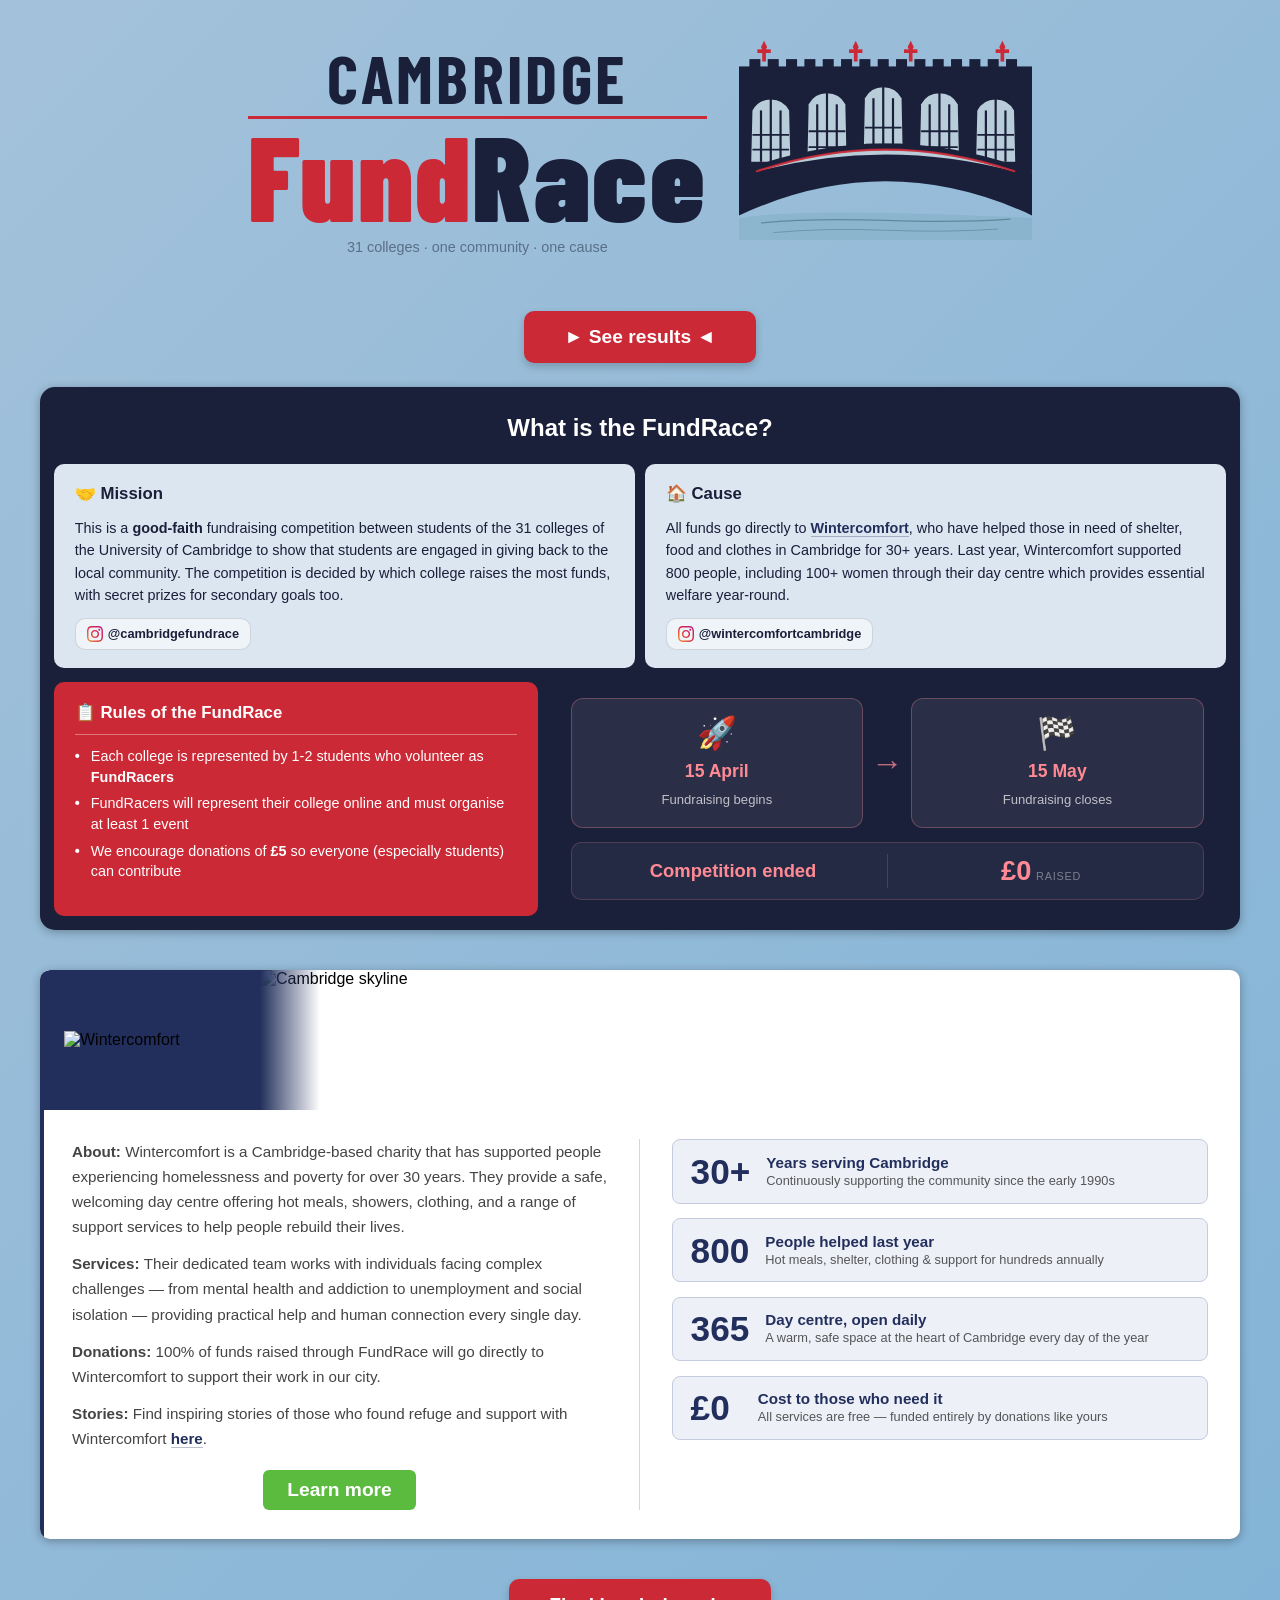
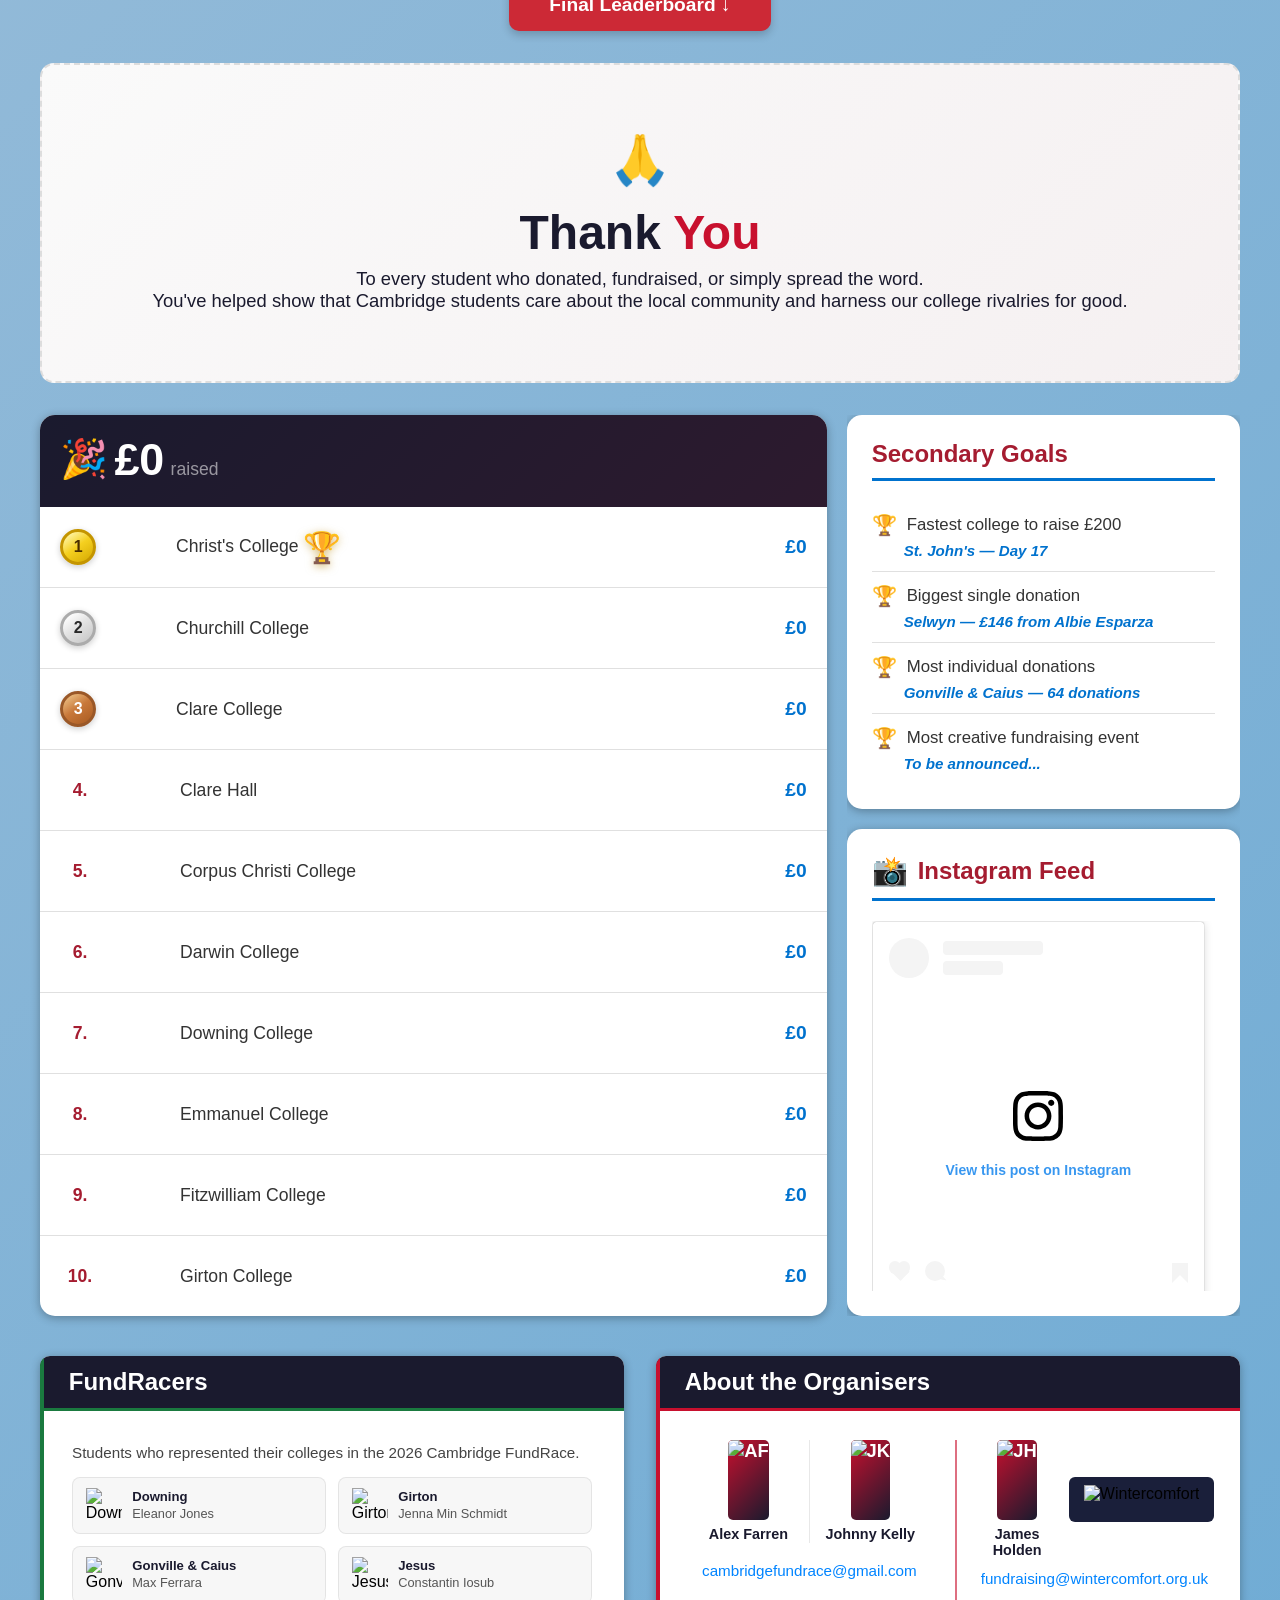
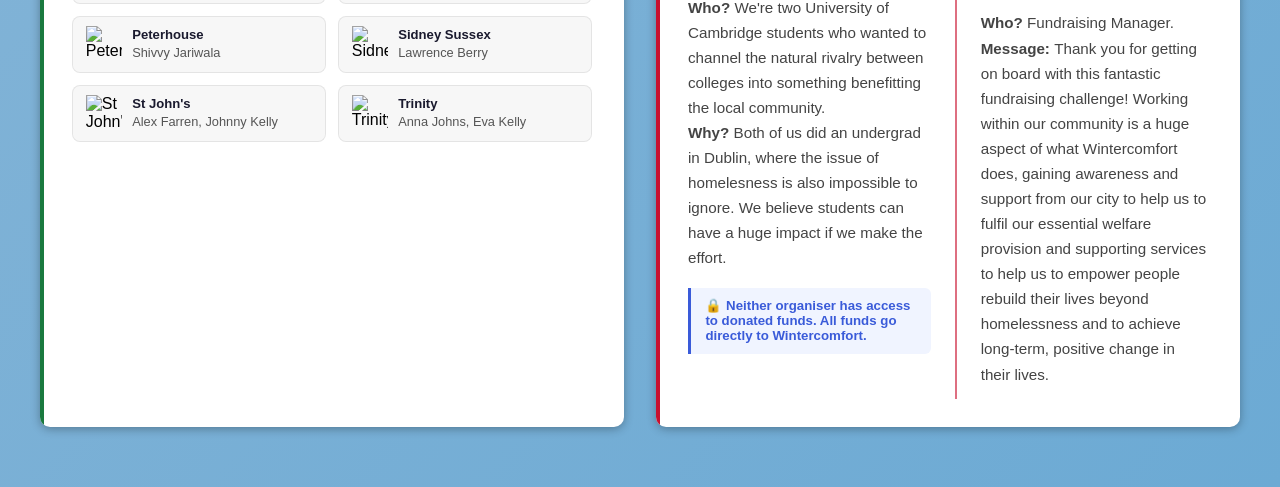
==== commit 9066befa: "Testing" ====
--- a/test/index.html
+++ b/test/index.html
@@ -3,7 +3,7 @@
 <head>
     <meta charset="UTF-8">
     <meta name="viewport" content="width=device-width, initial-scale=1.0">
-    <base href="/">
+    <base href="/test/">
     <title>Cambridge FundRace</title>
     <link rel="icon" type="image/svg+xml" href="Images/favicon-fundrace.svg">
     <link rel="apple-touch-icon" href="Images/apple-touch-icon.png">
